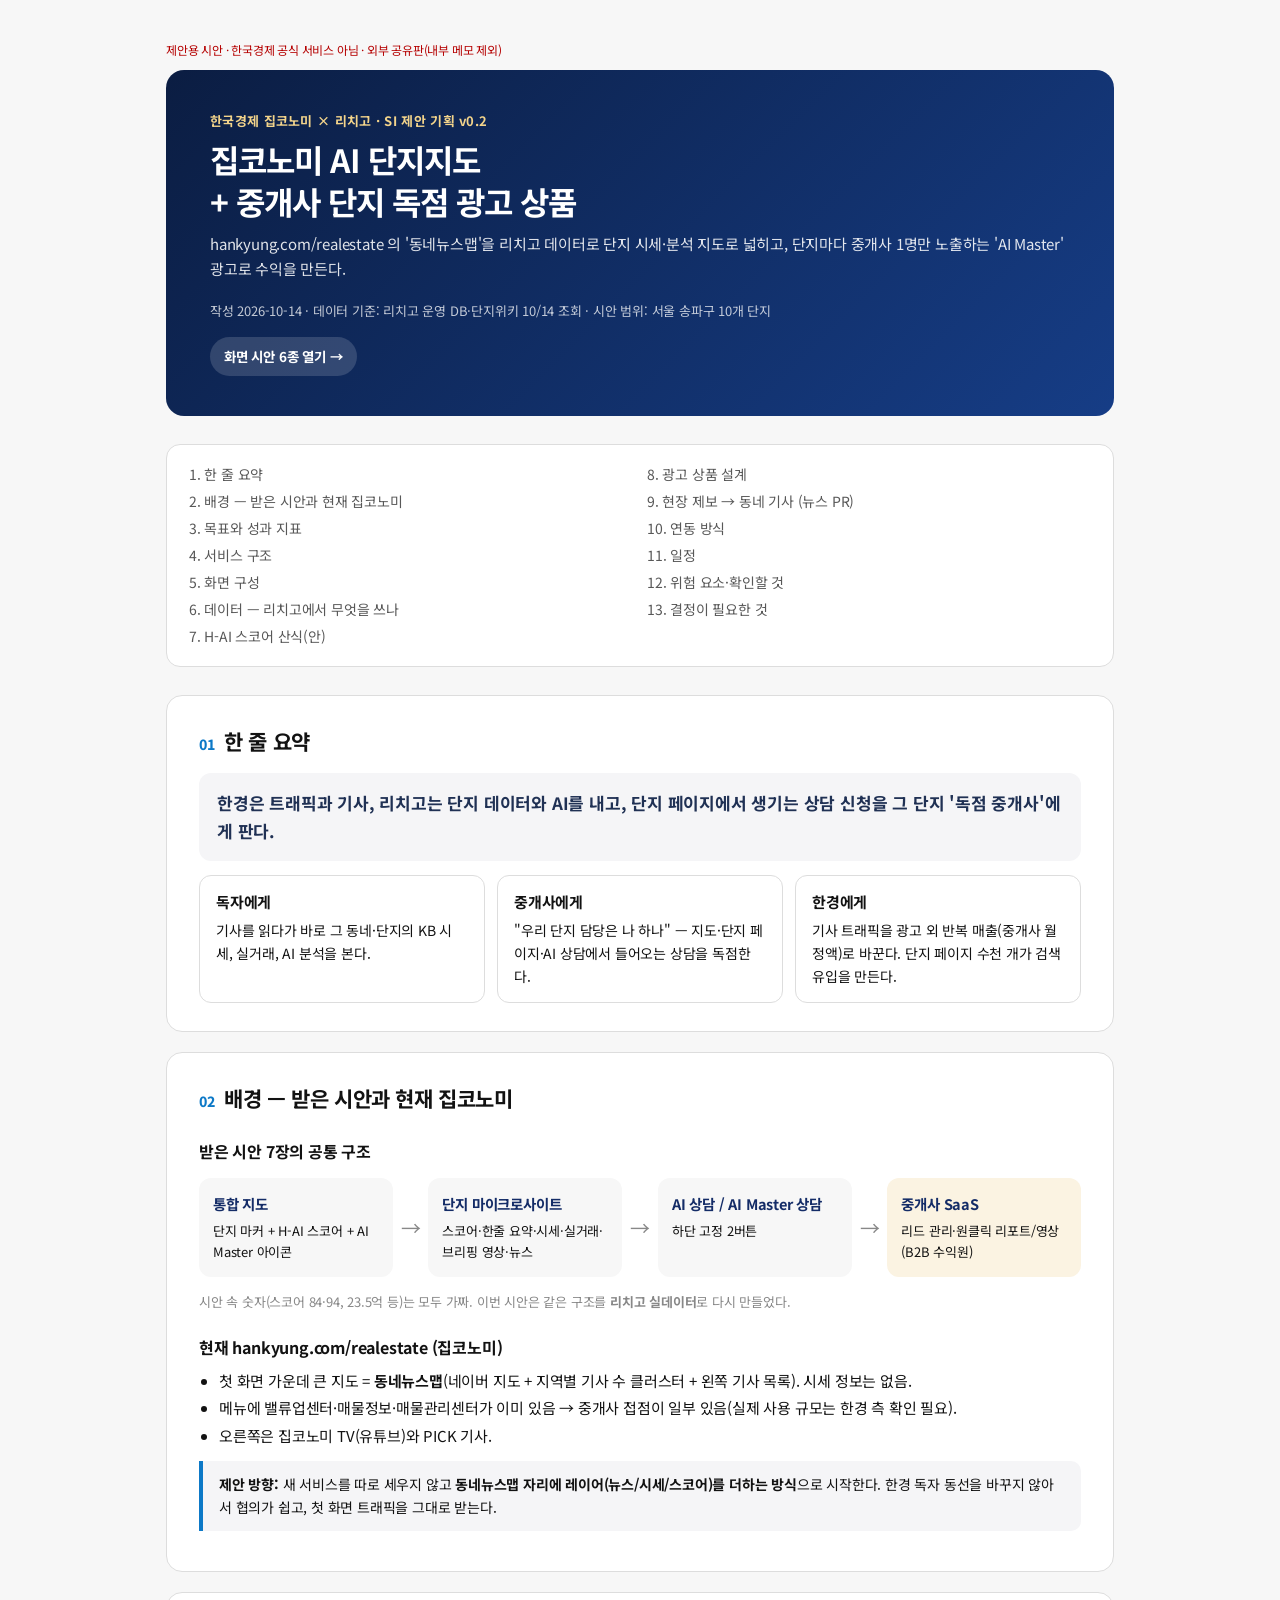
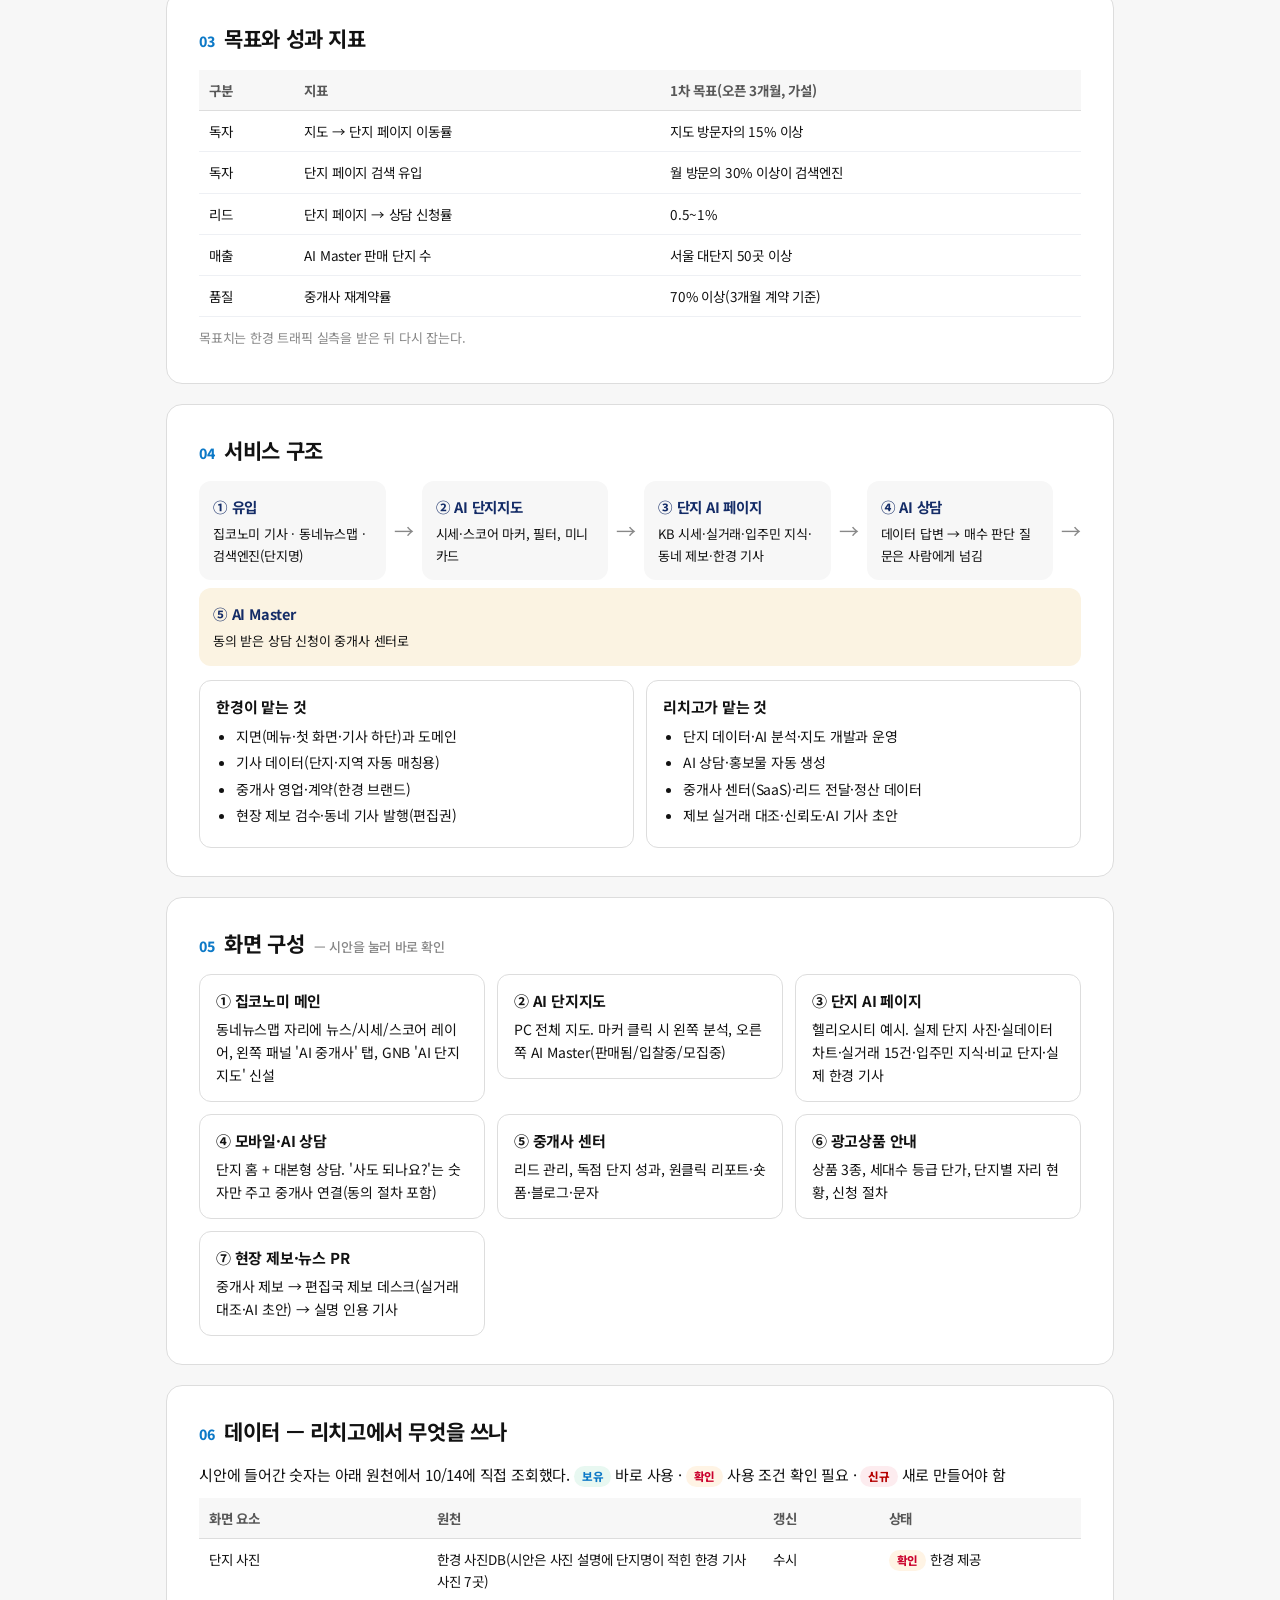
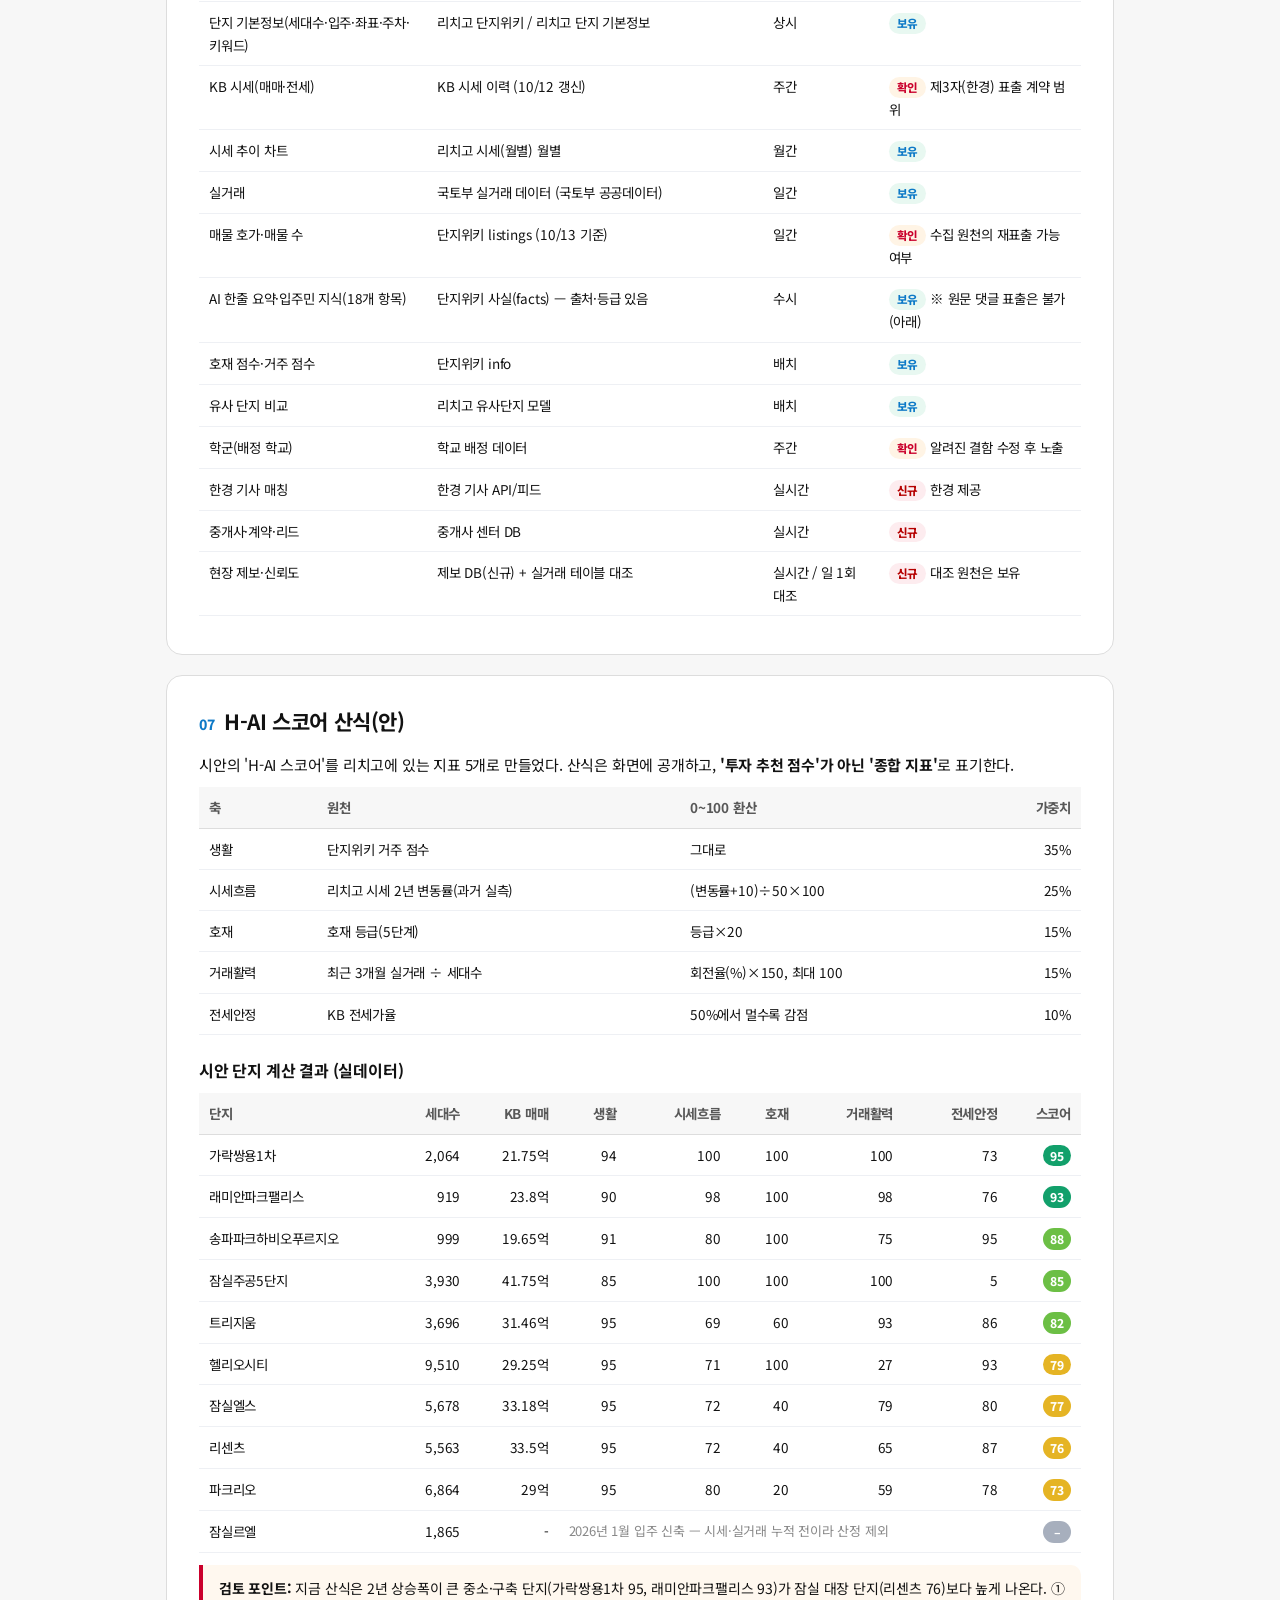
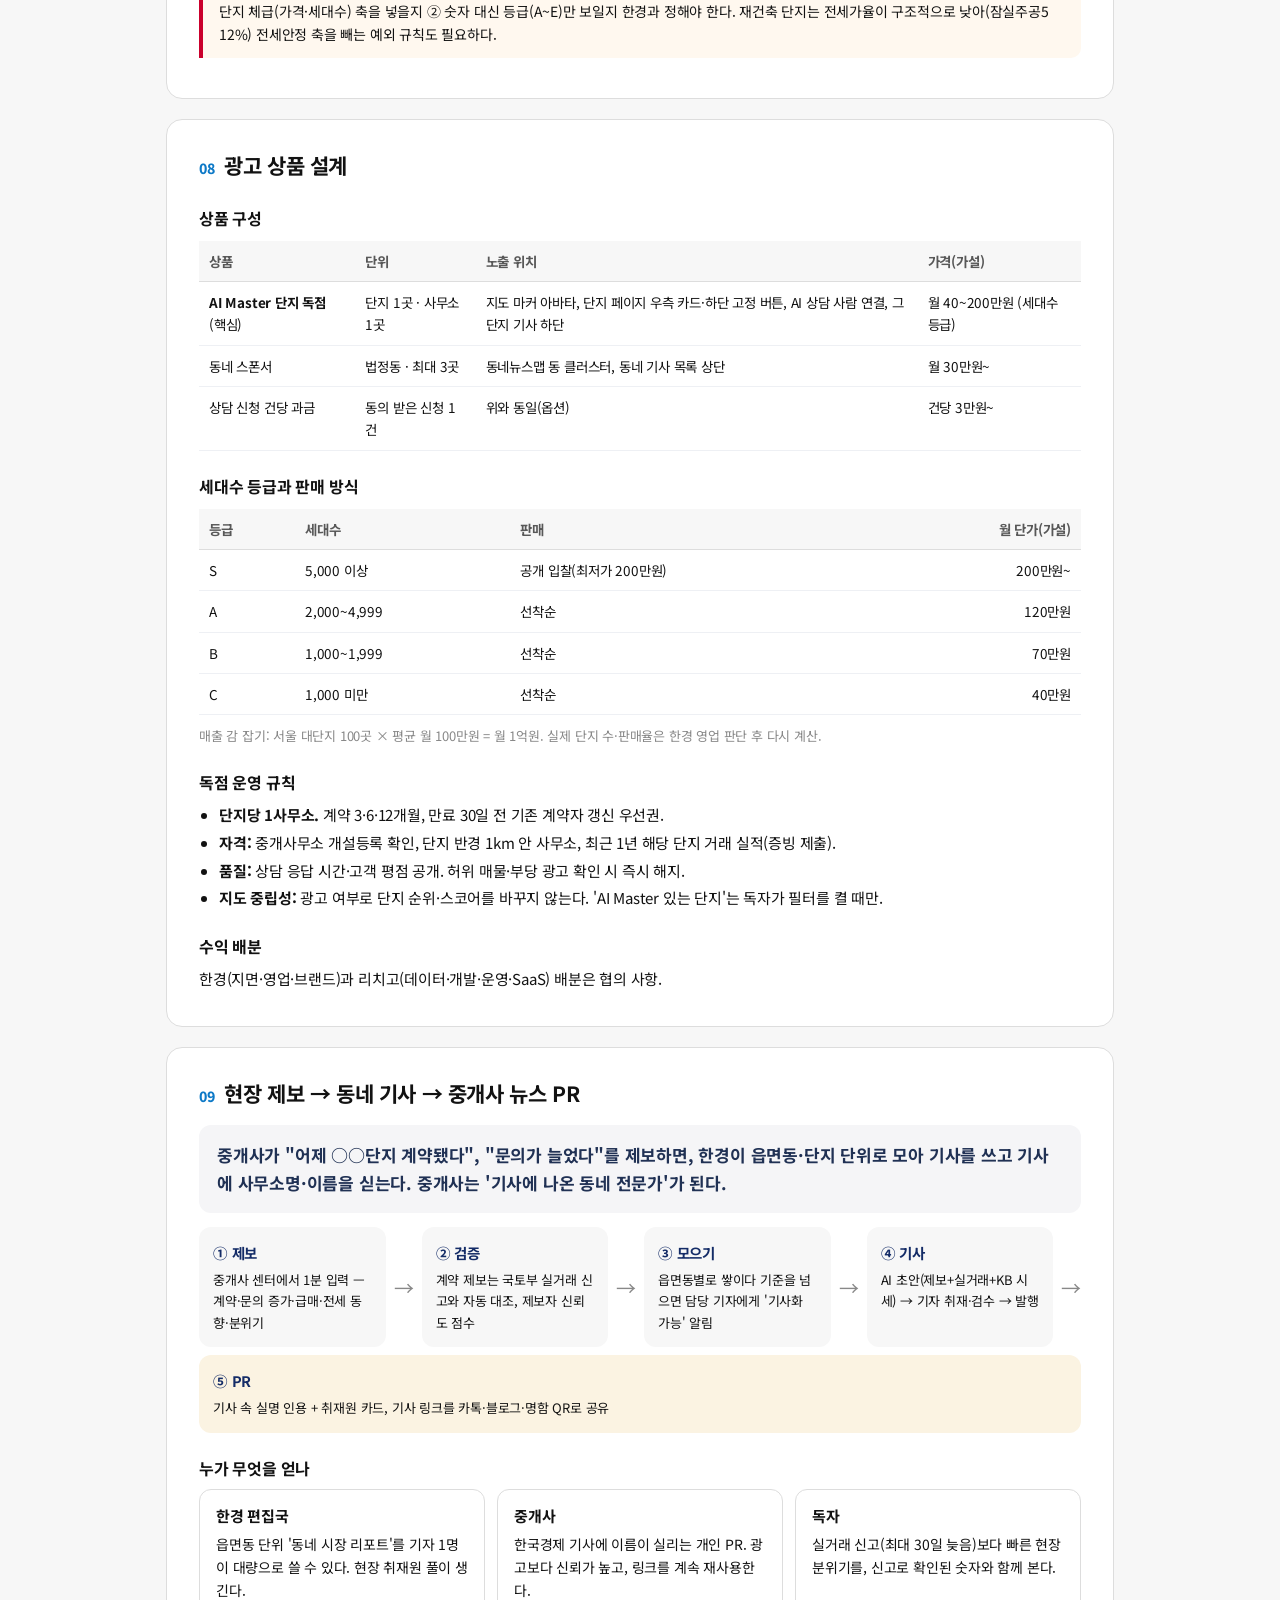
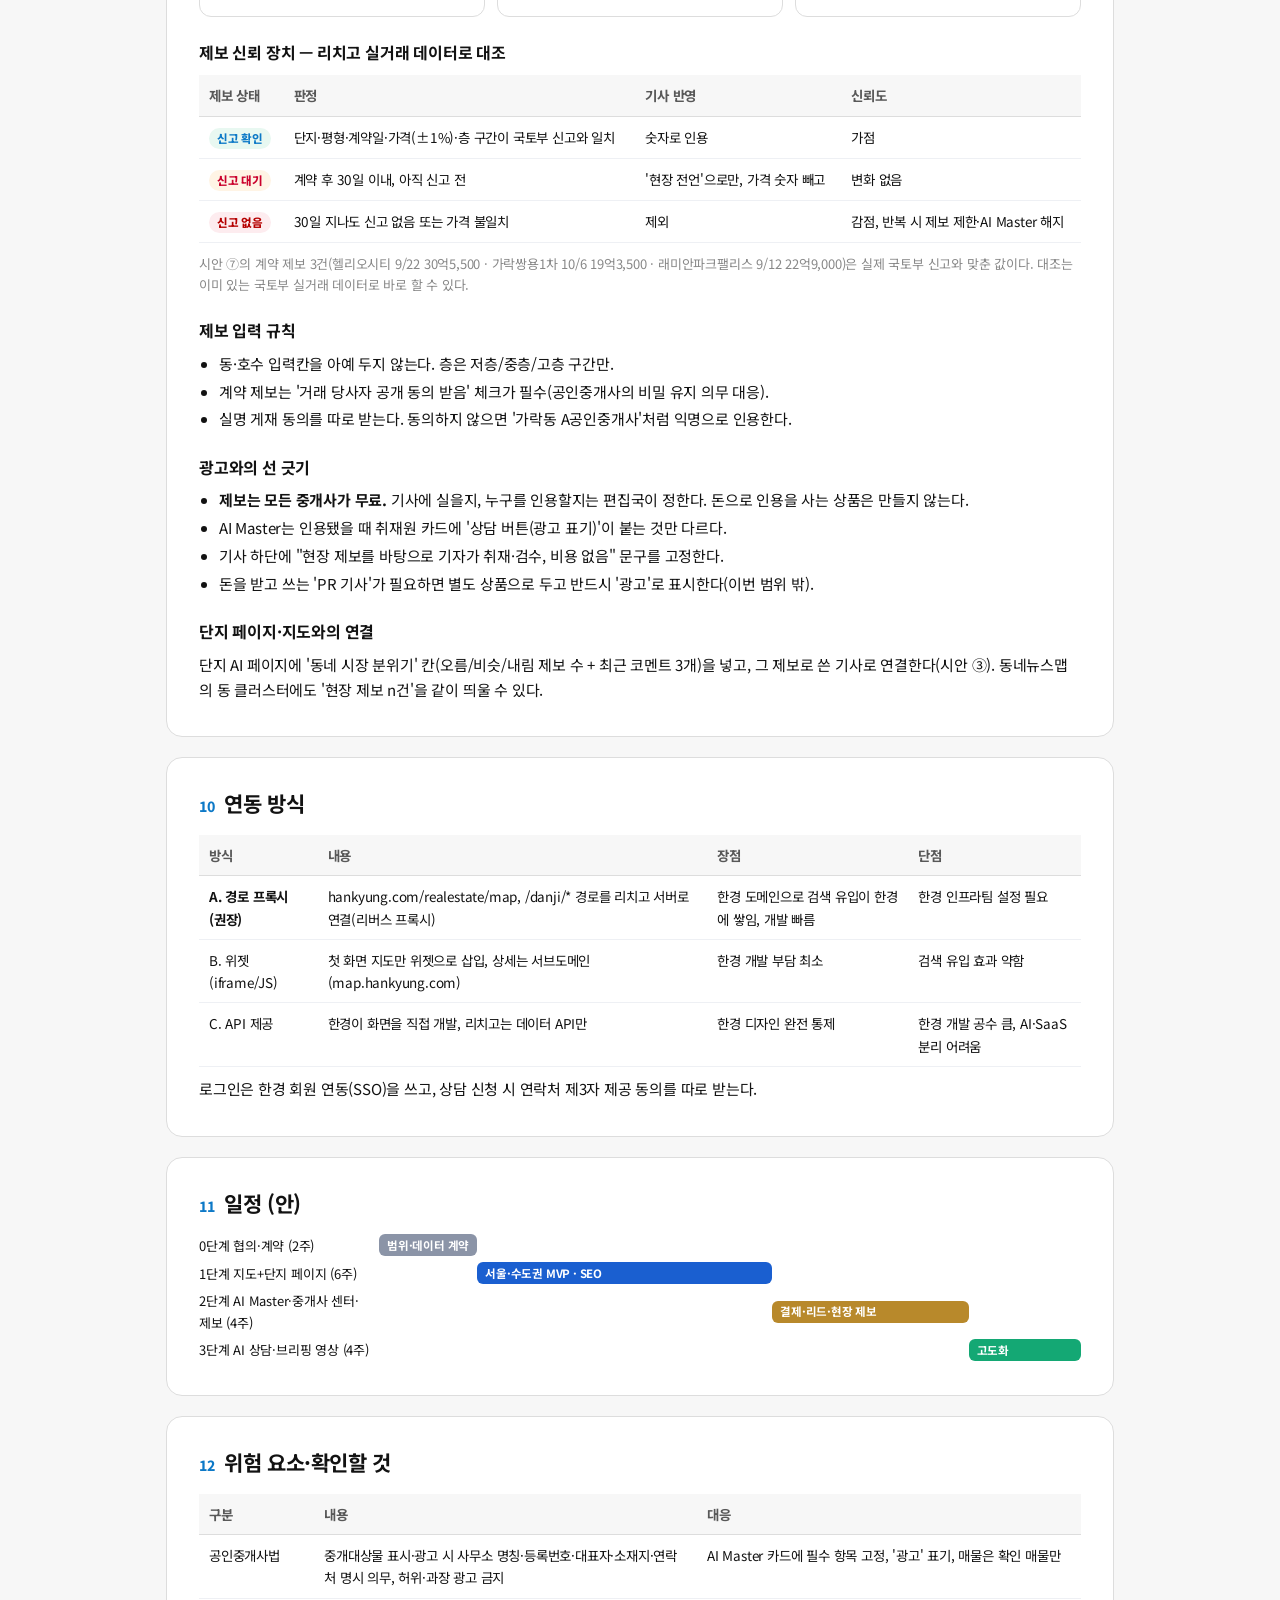
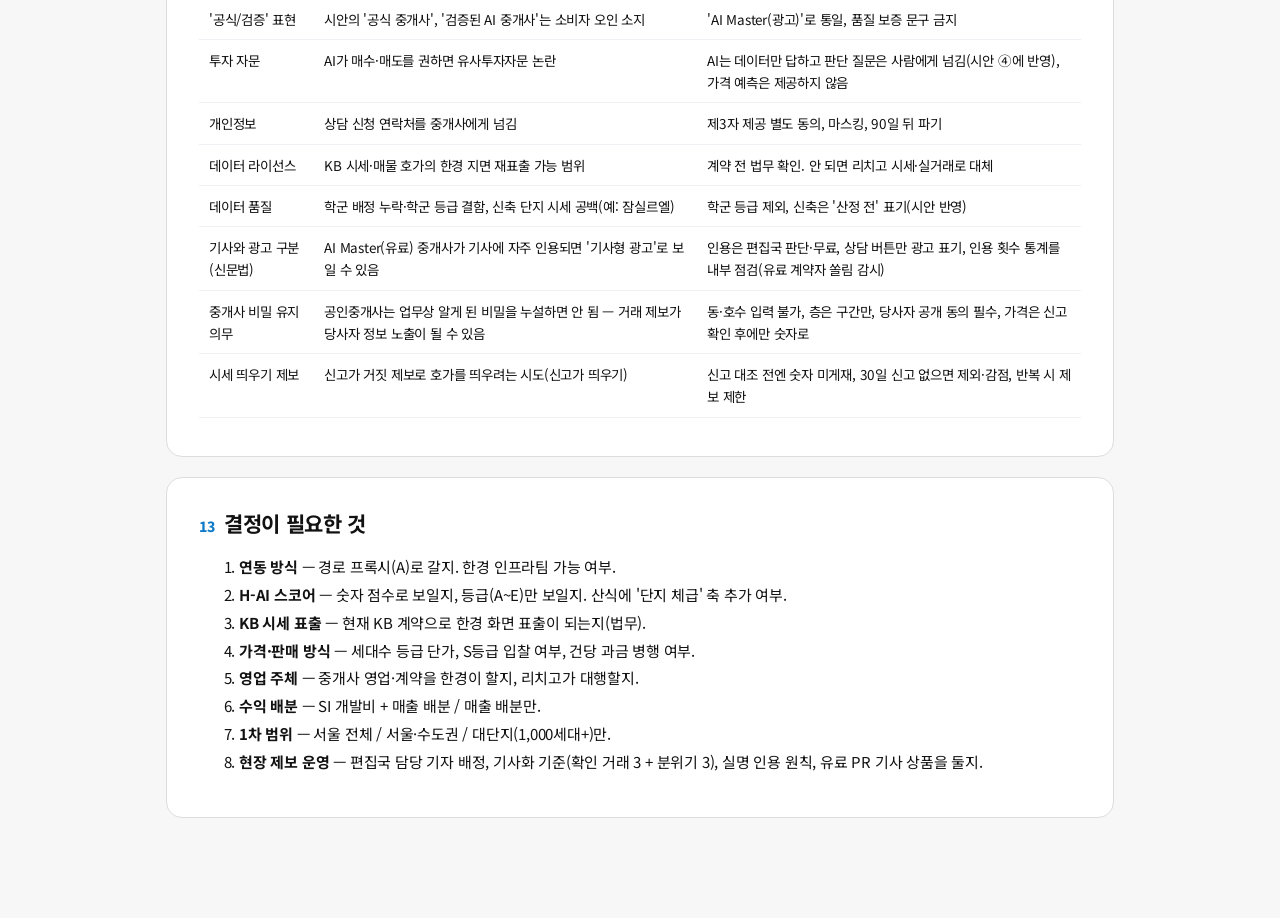
==== plan.html @ 10587313 "데모 갱신 (원본 1c00d95, 2026-10-16 15:25) Co-Authored-By: Claude Opus 5.5 <noreply@anthropic.com>" ====
<!doctype html>
<html lang="ko">
<head>
<meta charset="utf-8">
<meta name="robots" content="noindex,nofollow">
<meta property="og:type" content="website">
<meta property="og:title" content="집코노미 AI 단지지도 · 기획서">
<meta property="og:description" content="한경 집코노미 동네뉴스맵 확장 · 단지 AI 페이지 · 중개사 AI Master 독점 상품 · 현장 제보 뉴스 PR — 리치고 데이터로 만든 제안 시안">
<meta property="og:image" content="https://kkwon91.github.io/hankyung-ai-map-demo/og.png">
<meta property="og:url" content="https://kkwon91.github.io/hankyung-ai-map-demo/plan.html">
<meta name="twitter:card" content="summary_large_image">
<meta name="viewport" content="width=device-width, initial-scale=1">
<title>집코노미 AI 단지지도 기획</title>
<link rel="stylesheet" href="https://fonts.googleapis.com/css2?family=Noto+Sans+KR:wght@400;500;700;900&display=swap">
<script src="data.js"></script>
<style>
:root{--hk:#142c67;--hk2:#0d79c7;--soft:#f5f5f7;--ink:#121212;--ink2:#585858;--ink3:#888;--line:#ddd;--bg:#f7f7f7;--gold:#142c67;--red:#b50000;--ok:#0d79c7;--warn:#ca002c}
*{box-sizing:border-box}
body{margin:0;font-family:-apple-system,BlinkMacSystemFont,'Noto Sans KR','Apple SD Gothic Neo','Malgun Gothic',sans-serif;letter-spacing:-.2px;color:var(--ink);background:var(--bg);line-height:1.65;font-size:15px}
.wrap{max-width:980px;margin:0 auto;padding:40px 16px 80px}
header.cover{background:linear-gradient(135deg,#0b1d42,#163d86);color:#fff;border-radius:18px;padding:40px 44px;margin-bottom:28px}
header.cover .k{font-size:13px;color:#f3d48b;font-weight:700;letter-spacing:.3px}
header.cover h1{font-size:32px;margin:8px 0 10px;letter-spacing:-1px;line-height:1.3}
header.cover p{margin:0;opacity:.88}
header.cover .meta{margin-top:18px;font-size:13px;opacity:.75}
header.cover a{color:#fff;background:rgba(255,255,255,.15);padding:8px 14px;border-radius:999px;font-weight:700;font-size:13.5px;text-decoration:none;display:inline-block;margin-top:16px}
nav.toc{background:#fff;border:1px solid var(--line);border-radius:14px;padding:16px 22px;margin-bottom:28px;columns:2;font-size:14px}
nav.toc a{color:var(--ink2);text-decoration:none;display:block;padding:2px 0}
section{background:#fff;border:1px solid var(--line);border-radius:16px;padding:28px 32px;margin-bottom:20px}
h2{font-size:21px;margin:0 0 14px;letter-spacing:-.4px;display:flex;gap:10px;align-items:baseline}
h2 small{color:var(--hk2);font-size:14px;font-weight:800}
h3{font-size:16px;margin:22px 0 8px}
p{margin:6px 0}
ul{padding-left:20px;margin:6px 0}
li{margin:3px 0}
table{width:100%;border-collapse:collapse;font-size:13.5px;margin:10px 0}
th{background:var(--bg);text-align:left;font-weight:700;color:var(--ink2);padding:9px 10px;border-bottom:1px solid var(--line)}
td{padding:9px 10px;border-bottom:1px solid #eef0f4;vertical-align:top}
td.r,th.r{text-align:right}
code{background:#f1f4f9;border-radius:4px;padding:1px 5px;font-size:12.5px;color:#334}
.lead{font-size:17px;font-weight:700;color:#203154;background:var(--soft);border-radius:12px;padding:16px 18px}
.callout{border-left:4px solid var(--warn);background:#fff8ef;padding:12px 16px;border-radius:0 10px 10px 0;margin:12px 0;font-size:14px}
.callout.blue{border-color:var(--hk2);background:var(--soft)}
.grid2{display:grid;grid-template-columns:1fr 1fr;gap:12px}
.grid3{display:grid;grid-template-columns:repeat(3,1fr);gap:12px}
.box{border:1px solid var(--line);border-radius:12px;padding:14px 16px;font-size:14px}
.box b.t{display:block;margin-bottom:4px;font-size:15px}
.flow{display:flex;align-items:stretch;gap:8px;flex-wrap:wrap;margin:14px 0}
.flow .st{flex:1;min-width:150px;border-radius:12px;padding:14px;background:var(--bg);font-size:13px}
.flow .st b{display:block;font-size:14.5px;margin-bottom:4px;color:var(--hk)}
.flow .ar{align-self:center;color:var(--ink3);font-size:20px}
.flow .st.money{background:#fbf3e2}
.flow .st.money b{color:var(--gold)}
.pill{display:inline-block;font-size:11.5px;font-weight:800;border-radius:999px;padding:1px 8px}
.pill.ok{background:#e8f8f1;color:var(--ok)}.pill.no{background:#fdecef;color:var(--red)}.pill.q{background:#fff4e5;color:var(--warn)}
.screens a{display:block;text-decoration:none;color:inherit}
.screens .box:hover{border-color:var(--hk2)}
.muted{color:var(--ink3);font-size:13px}
.sc{display:inline-block;min-width:28px;text-align:center;border-radius:999px;color:#fff;font-weight:800;font-size:12px;padding:1px 6px}
.s90{background:#12a06b}.s80{background:#6cbf45}.s70{background:#e5b424}.s60{background:#ec7d2c}.sx{background:#a7afbd}
.gantt{font-size:13px}
.gantt .row{display:grid;grid-template-columns:170px 1fr;align-items:center;gap:10px;margin:6px 0}
.gantt .bar{height:22px;border-radius:6px;color:#fff;font-size:11.5px;font-weight:700;display:flex;align-items:center;padding:0 8px;white-space:nowrap}
@media (max-width:760px){.grid2,.grid3{grid-template-columns:1fr}nav.toc{columns:1}section{padding:20px}header.cover{padding:28px 22px}}
</style>
</head>
<body>
<div class="wrap"><div style="font-size:12px;color:#b50000;margin-bottom:10px">제안용 시안 · 한국경제 공식 서비스 아님 · 외부 공유판(내부 메모 제외)</div>

<header class="cover">
  <div class="k">한국경제 집코노미 × 리치고 · SI 제안 기획 v0.2</div>
  <h1>집코노미 AI 단지지도<br>+ 중개사 단지 독점 광고 상품</h1>
  <p>hankyung.com/realestate 의 '동네뉴스맵'을 리치고 데이터로 단지 시세·분석 지도로 넓히고, 단지마다 중개사 1명만 노출하는 'AI Master' 광고로 수익을 만든다.</p>
  <div class="meta">작성 2026-10-14 · 데이터 기준: 리치고 운영 DB·단지위키 10/14 조회 · 시안 범위: 서울 송파구 10개 단지</div>
  <a href="./">화면 시안 6종 열기 →</a>
</header>

<nav class="toc">
  <a href="#s1">1. 한 줄 요약</a><a href="#s2">2. 배경 — 받은 시안과 현재 집코노미</a><a href="#s3">3. 목표와 성과 지표</a><a href="#s4">4. 서비스 구조</a>
  <a href="#s5">5. 화면 구성</a><a href="#s6">6. 데이터 — 리치고에서 무엇을 쓰나</a><a href="#s7">7. H-AI 스코어 산식(안)</a><a href="#s8">8. 광고 상품 설계</a>
  <a href="#s8b">9. 현장 제보 → 동네 기사 (뉴스 PR)</a><a href="#s9">10. 연동 방식</a><a href="#s10">11. 일정</a><a href="#s11">12. 위험 요소·확인할 것</a><a href="#s12">13. 결정이 필요한 것</a>
</nav>

<section id="s1"><h2><small>01</small>한 줄 요약</h2>
  <p class="lead">한경은 트래픽과 기사, 리치고는 단지 데이터와 AI를 내고, 단지 페이지에서 생기는 상담 신청을 그 단지 '독점 중개사'에게 판다.</p>
  <div class="grid3" style="margin-top:14px">
    <div class="box"><b class="t">독자에게</b>기사를 읽다가 바로 그 동네·단지의 KB 시세, 실거래, AI 분석을 본다.</div>
    <div class="box"><b class="t">중개사에게</b>"우리 단지 담당은 나 하나" — 지도·단지 페이지·AI 상담에서 들어오는 상담을 독점한다.</div>
    <div class="box"><b class="t">한경에게</b>기사 트래픽을 광고 외 반복 매출(중개사 월정액)로 바꾼다. 단지 페이지 수천 개가 검색 유입을 만든다.</div>
  </div>
</section>

<section id="s2"><h2><small>02</small>배경 — 받은 시안과 현재 집코노미</h2>
  <h3>받은 시안 7장의 공통 구조</h3>
  <div class="flow">
    <div class="st"><b>통합 지도</b>단지 마커 + H-AI 스코어 + AI Master 아이콘</div><div class="ar">→</div>
    <div class="st"><b>단지 마이크로사이트</b>스코어·한줄 요약·시세·실거래·브리핑 영상·뉴스</div><div class="ar">→</div>
    <div class="st"><b>AI 상담 / AI Master 상담</b>하단 고정 2버튼</div><div class="ar">→</div>
    <div class="st money"><b>중개사 SaaS</b>리드 관리·원클릭 리포트/영상 (B2B 수익원)</div>
  </div>
  <p class="muted">시안 속 숫자(스코어 84·94, 23.5억 등)는 모두 가짜. 이번 시안은 같은 구조를 <b>리치고 실데이터</b>로 다시 만들었다.</p>
  <h3>현재 hankyung.com/realestate (집코노미)</h3>
  <ul>
    <li>첫 화면 가운데 큰 지도 = <b>동네뉴스맵</b>(네이버 지도 + 지역별 기사 수 클러스터 + 왼쪽 기사 목록). 시세 정보는 없음.</li>
    <li>메뉴에 밸류업센터·매물정보·매물관리센터가 이미 있음 → 중개사 접점이 일부 있음(실제 사용 규모는 한경 측 확인 필요).</li>
    <li>오른쪽은 집코노미 TV(유튜브)와 PICK 기사.</li>
  </ul>
  <div class="callout blue"><b>제안 방향:</b> 새 서비스를 따로 세우지 않고 <b>동네뉴스맵 자리에 레이어(뉴스/시세/스코어)를 더하는 방식</b>으로 시작한다. 한경 독자 동선을 바꾸지 않아서 협의가 쉽고, 첫 화면 트래픽을 그대로 받는다.</div>
</section>

<section id="s3"><h2><small>03</small>목표와 성과 지표</h2>
  <table>
    <tr><th>구분</th><th>지표</th><th>1차 목표(오픈 3개월, 가설)</th></tr>
    <tr><td>독자</td><td>지도 → 단지 페이지 이동률</td><td>지도 방문자의 15% 이상</td></tr>
    <tr><td>독자</td><td>단지 페이지 검색 유입</td><td>월 방문의 30% 이상이 검색엔진</td></tr>
    <tr><td>리드</td><td>단지 페이지 → 상담 신청률</td><td>0.5~1%</td></tr>
    <tr><td>매출</td><td>AI Master 판매 단지 수</td><td>서울 대단지 50곳 이상</td></tr>
    <tr><td>품질</td><td>중개사 재계약률</td><td>70% 이상(3개월 계약 기준)</td></tr>
  </table>
  <p class="muted">목표치는 한경 트래픽 실측을 받은 뒤 다시 잡는다.</p>
</section>

<section id="s4"><h2><small>04</small>서비스 구조</h2>
  <div class="flow">
    <div class="st"><b>① 유입</b>집코노미 기사 · 동네뉴스맵 · 검색엔진(단지명)</div><div class="ar">→</div>
    <div class="st"><b>② AI 단지지도</b>시세·스코어 마커, 필터, 미니 카드</div><div class="ar">→</div>
    <div class="st"><b>③ 단지 AI 페이지</b>KB 시세·실거래·입주민 지식·동네 제보·한경 기사</div><div class="ar">→</div>
    <div class="st"><b>④ AI 상담</b>데이터 답변 → 매수 판단 질문은 사람에게 넘김</div><div class="ar">→</div>
    <div class="st money"><b>⑤ AI Master</b>동의 받은 상담 신청이 중개사 센터로</div>
  </div>
  <div class="grid2">
    <div class="box"><b class="t">한경이 맡는 것</b><ul><li>지면(메뉴·첫 화면·기사 하단)과 도메인</li><li>기사 데이터(단지·지역 자동 매칭용)</li><li>중개사 영업·계약(한경 브랜드)</li><li>현장 제보 검수·동네 기사 발행(편집권)</li></ul></div>
    <div class="box"><b class="t">리치고가 맡는 것</b><ul><li>단지 데이터·AI 분석·지도 개발과 운영</li><li>AI 상담·홍보물 자동 생성</li><li>중개사 센터(SaaS)·리드 전달·정산 데이터</li><li>제보 실거래 대조·신뢰도·AI 기사 초안</li></ul></div>
  </div>
</section>

<section id="s5" class="screens"><h2><small>05</small>화면 구성 <span class="muted" style="font-weight:500">— 시안을 눌러 바로 확인</span></h2>
  <div class="grid3">
    <a href="./#s1"><div class="box"><b class="t">① 집코노미 메인</b>동네뉴스맵 자리에 뉴스/시세/스코어 레이어, 왼쪽 패널 'AI 중개사' 탭, GNB 'AI 단지지도' 신설</div></a>
    <a href="./#s2"><div class="box"><b class="t">② AI 단지지도</b>PC 전체 지도. 마커 클릭 시 왼쪽 분석, 오른쪽 AI Master(판매됨/입찰중/모집중)</div></a>
    <a href="./#s3"><div class="box"><b class="t">③ 단지 AI 페이지</b>헬리오시티 예시. 실제 단지 사진·실데이터 차트·실거래 15건·입주민 지식·비교 단지·실제 한경 기사</div></a>
    <a href="./#s4"><div class="box"><b class="t">④ 모바일·AI 상담</b>단지 홈 + 대본형 상담. '사도 되나요?'는 숫자만 주고 중개사 연결(동의 절차 포함)</div></a>
    <a href="./#s5"><div class="box"><b class="t">⑤ 중개사 센터</b>리드 관리, 독점 단지 성과, 원클릭 리포트·숏폼·블로그·문자</div></a>
    <a href="./#s6"><div class="box"><b class="t">⑥ 광고상품 안내</b>상품 3종, 세대수 등급 단가, 단지별 자리 현황, 신청 절차</div></a>
    <a href="./#s7"><div class="box"><b class="t">⑦ 현장 제보·뉴스 PR</b>중개사 제보 → 편집국 제보 데스크(실거래 대조·AI 초안) → 실명 인용 기사</div></a>
  </div>
</section>

<section id="s6"><h2><small>06</small>데이터 — 리치고에서 무엇을 쓰나</h2>
  <p>시안에 들어간 숫자는 아래 원천에서 10/14에 직접 조회했다. <span class="pill ok">보유</span> 바로 사용 · <span class="pill q">확인</span> 사용 조건 확인 필요 · <span class="pill no">신규</span> 새로 만들어야 함</p>
  <table>
    <tr><th>화면 요소</th><th>원천</th><th>갱신</th><th>상태</th></tr>
    <tr><td>단지 사진</td><td>한경 사진DB(시안은 사진 설명에 단지명이 적힌 한경 기사 사진 7곳)</td><td>수시</td><td><span class="pill q">확인</span> 한경 제공</td></tr>
    <tr><td>단지 기본정보(세대수·입주·좌표·주차·키워드)</td><td>리치고 단지위키 / 리치고 단지 기본정보</td><td>상시</td><td><span class="pill ok">보유</span></td></tr>
    <tr><td>KB 시세(매매·전세)</td><td>KB 시세 이력 (10/12 갱신)</td><td>주간</td><td><span class="pill q">확인</span> 제3자(한경) 표출 계약 범위</td></tr>
    <tr><td>시세 추이 차트</td><td>리치고 시세(월별) 월별</td><td>월간</td><td><span class="pill ok">보유</span></td></tr>
    <tr><td>실거래</td><td>국토부 실거래 데이터 (국토부 공공데이터)</td><td>일간</td><td><span class="pill ok">보유</span></td></tr>
    <tr><td>매물 호가·매물 수</td><td>단지위키 listings (10/13 기준)</td><td>일간</td><td><span class="pill q">확인</span> 수집 원천의 재표출 가능 여부</td></tr>
    <tr><td>AI 한줄 요약·입주민 지식(18개 항목)</td><td>단지위키 사실(facts) — 출처·등급 있음</td><td>수시</td><td><span class="pill ok">보유</span> ※ 원문 댓글 표출은 불가(아래)</td></tr>
    <tr><td>호재 점수·거주 점수</td><td>단지위키 info</td><td>배치</td><td><span class="pill ok">보유</span></td></tr>
    <tr><td>유사 단지 비교</td><td>리치고 유사단지 모델</td><td>배치</td><td><span class="pill ok">보유</span></td></tr>
    <tr><td>학군(배정 학교)</td><td>학교 배정 데이터</td><td>주간</td><td><span class="pill q">확인</span> 알려진 결함 수정 후 노출</td></tr>
    <tr><td>한경 기사 매칭</td><td>한경 기사 API/피드</td><td>실시간</td><td><span class="pill no">신규</span> 한경 제공</td></tr>
    <tr><td>중개사·계약·리드</td><td>중개사 센터 DB</td><td>실시간</td><td><span class="pill no">신규</span></td></tr>
    <tr><td>현장 제보·신뢰도</td><td>제보 DB(신규) + 실거래 테이블 대조</td><td>실시간 / 일 1회 대조</td><td><span class="pill no">신규</span> 대조 원천은 보유</td></tr>
  </table>


</section>

<section id="s7"><h2><small>07</small>H-AI 스코어 산식(안)</h2>
  <p>시안의 'H-AI 스코어'를 리치고에 있는 지표 5개로 만들었다. 산식은 화면에 공개하고, <b>'투자 추천 점수'가 아닌 '종합 지표'</b>로 표기한다.</p>
  <table>
    <tr><th>축</th><th>원천</th><th>0~100 환산</th><th class="r">가중치</th></tr>
    <tr><td>생활</td><td>단지위키 거주 점수</td><td>그대로</td><td class="r">35%</td></tr>
    <tr><td>시세흐름</td><td>리치고 시세 2년 변동률(과거 실측)</td><td>(변동률+10)÷50×100</td><td class="r">25%</td></tr>
    <tr><td>호재</td><td>호재 등급(5단계)</td><td>등급×20</td><td class="r">15%</td></tr>
    <tr><td>거래활력</td><td>최근 3개월 실거래 ÷ 세대수</td><td>회전율(%)×150, 최대 100</td><td class="r">15%</td></tr>
    <tr><td>전세안정</td><td>KB 전세가율</td><td>50%에서 멀수록 감점</td><td class="r">10%</td></tr>
  </table>
  <h3>시안 단지 계산 결과 (실데이터)</h3>
  <table id="scoreTbl"></table>
  <div class="callout"><b>검토 포인트:</b> 지금 산식은 2년 상승폭이 큰 중소·구축 단지(가락쌍용1차 95, 래미안파크팰리스 93)가 잠실 대장 단지(리센츠 76)보다 높게 나온다. ① 단지 체급(가격·세대수) 축을 넣을지 ② 숫자 대신 등급(A~E)만 보일지 한경과 정해야 한다. 재건축 단지는 전세가율이 구조적으로 낮아(잠실주공5 12%) 전세안정 축을 빼는 예외 규칙도 필요하다.</div>
</section>

<section id="s8"><h2><small>08</small>광고 상품 설계</h2>
  <h3>상품 구성</h3>
  <table>
    <tr><th>상품</th><th>단위</th><th>노출 위치</th><th>가격(가설)</th></tr>
    <tr><td><b>AI Master 단지 독점</b> (핵심)</td><td>단지 1곳 · 사무소 1곳</td><td>지도 마커 아바타, 단지 페이지 우측 카드·하단 고정 버튼, AI 상담 사람 연결, 그 단지 기사 하단</td><td>월 40~200만원 (세대수 등급)</td></tr>
    <tr><td>동네 스폰서</td><td>법정동 · 최대 3곳</td><td>동네뉴스맵 동 클러스터, 동네 기사 목록 상단</td><td>월 30만원~</td></tr>
    <tr><td>상담 신청 건당 과금</td><td>동의 받은 신청 1건</td><td>위와 동일(옵션)</td><td>건당 3만원~</td></tr>
  </table>
  <h3>세대수 등급과 판매 방식</h3>
  <table>
    <tr><th>등급</th><th>세대수</th><th>판매</th><th class="r">월 단가(가설)</th></tr>
    <tr><td>S</td><td>5,000 이상</td><td>공개 입찰(최저가 200만원)</td><td class="r">200만원~</td></tr>
    <tr><td>A</td><td>2,000~4,999</td><td>선착순</td><td class="r">120만원</td></tr>
    <tr><td>B</td><td>1,000~1,999</td><td>선착순</td><td class="r">70만원</td></tr>
    <tr><td>C</td><td>1,000 미만</td><td>선착순</td><td class="r">40만원</td></tr>
  </table>
  <p class="muted">매출 감 잡기: 서울 대단지 100곳 × 평균 월 100만원 = 월 1억원. 실제 단지 수·판매율은 한경 영업 판단 후 다시 계산.</p>
  <h3>독점 운영 규칙</h3>
  <ul>
    <li><b>단지당 1사무소.</b> 계약 3·6·12개월, 만료 30일 전 기존 계약자 갱신 우선권.</li>
    <li><b>자격:</b> 중개사무소 개설등록 확인, 단지 반경 1km 안 사무소, 최근 1년 해당 단지 거래 실적(증빙 제출).</li>
    <li><b>품질:</b> 상담 응답 시간·고객 평점 공개. 허위 매물·부당 광고 확인 시 즉시 해지.</li>
    <li><b>지도 중립성:</b> 광고 여부로 단지 순위·스코어를 바꾸지 않는다. 'AI Master 있는 단지'는 독자가 필터를 켤 때만.</li>
  </ul>
  <h3>수익 배분</h3>
  <p>한경(지면·영업·브랜드)과 리치고(데이터·개발·운영·SaaS) 배분은 협의 사항.</p>
</section>

<section id="s8b"><h2><small>09</small>현장 제보 → 동네 기사 → 중개사 뉴스 PR</h2>
  <p class="lead">중개사가 "어제 ○○단지 계약됐다", "문의가 늘었다"를 제보하면, 한경이 읍면동·단지 단위로 모아 기사를 쓰고 기사에 사무소명·이름을 싣는다. 중개사는 '기사에 나온 동네 전문가'가 된다.</p>
  <div class="flow">
    <div class="st"><b>① 제보</b>중개사 센터에서 1분 입력 — 계약·문의 증가·급매·전세 동향·분위기</div><div class="ar">→</div>
    <div class="st"><b>② 검증</b>계약 제보는 국토부 실거래 신고와 자동 대조, 제보자 신뢰도 점수</div><div class="ar">→</div>
    <div class="st"><b>③ 모으기</b>읍면동별로 쌓이다 기준을 넘으면 담당 기자에게 '기사화 가능' 알림</div><div class="ar">→</div>
    <div class="st"><b>④ 기사</b>AI 초안(제보+실거래+KB 시세) → 기자 취재·검수 → 발행</div><div class="ar">→</div>
    <div class="st money"><b>⑤ PR</b>기사 속 실명 인용 + 취재원 카드, 기사 링크를 카톡·블로그·명함 QR로 공유</div>
  </div>
  <h3>누가 무엇을 얻나</h3>
  <div class="grid3">
    <div class="box"><b class="t">한경 편집국</b>읍면동 단위 '동네 시장 리포트'를 기자 1명이 대량으로 쓸 수 있다. 현장 취재원 풀이 생긴다.</div>
    <div class="box"><b class="t">중개사</b>한국경제 기사에 이름이 실리는 개인 PR. 광고보다 신뢰가 높고, 링크를 계속 재사용한다.</div>
    <div class="box"><b class="t">독자</b>실거래 신고(최대 30일 늦음)보다 빠른 현장 분위기를, 신고로 확인된 숫자와 함께 본다.</div>
  </div>
  <h3>제보 신뢰 장치 — 리치고 실거래 데이터로 대조</h3>
  <table>
    <tr><th>제보 상태</th><th>판정</th><th>기사 반영</th><th>신뢰도</th></tr>
    <tr><td><span class="pill ok">신고 확인</span></td><td>단지·평형·계약일·가격(±1%)·층 구간이 국토부 신고와 일치</td><td>숫자로 인용</td><td>가점</td></tr>
    <tr><td><span class="pill q">신고 대기</span></td><td>계약 후 30일 이내, 아직 신고 전</td><td>'현장 전언'으로만, 가격 숫자 빼고</td><td>변화 없음</td></tr>
    <tr><td><span class="pill no">신고 없음</span></td><td>30일 지나도 신고 없음 또는 가격 불일치</td><td>제외</td><td>감점, 반복 시 제보 제한·AI Master 해지</td></tr>
  </table>
  <p class="muted">시안 ⑦의 계약 제보 3건(헬리오시티 9/22 30억5,500 · 가락쌍용1차 10/6 19억3,500 · 래미안파크팰리스 9/12 22억9,000)은 실제 국토부 신고와 맞춘 값이다. 대조는 이미 있는 국토부 실거래 데이터로 바로 할 수 있다.</p>
  <h3>제보 입력 규칙</h3>
  <ul>
    <li>동·호수 입력칸을 아예 두지 않는다. 층은 저층/중층/고층 구간만.</li>
    <li>계약 제보는 '거래 당사자 공개 동의 받음' 체크가 필수(공인중개사의 비밀 유지 의무 대응).</li>
    <li>실명 게재 동의를 따로 받는다. 동의하지 않으면 '가락동 A공인중개사'처럼 익명으로 인용한다.</li>
  </ul>
  <h3>광고와의 선 긋기</h3>
  <ul>
    <li><b>제보는 모든 중개사가 무료.</b> 기사에 실을지, 누구를 인용할지는 편집국이 정한다. 돈으로 인용을 사는 상품은 만들지 않는다.</li>
    <li>AI Master는 인용됐을 때 취재원 카드에 '상담 버튼(광고 표기)'이 붙는 것만 다르다.</li>
    <li>기사 하단에 "현장 제보를 바탕으로 기자가 취재·검수, 비용 없음" 문구를 고정한다.</li>
    <li>돈을 받고 쓰는 'PR 기사'가 필요하면 별도 상품으로 두고 반드시 '광고'로 표시한다(이번 범위 밖).</li>
  </ul>
  <h3>단지 페이지·지도와의 연결</h3>
  <p>단지 AI 페이지에 '동네 시장 분위기' 칸(오름/비슷/내림 제보 수 + 최근 코멘트 3개)을 넣고, 그 제보로 쓴 기사로 연결한다(시안 ③). 동네뉴스맵의 동 클러스터에도 '현장 제보 n건'을 같이 띄울 수 있다.</p>
</section>

<section id="s9"><h2><small>10</small>연동 방식</h2>
  <table>
    <tr><th>방식</th><th>내용</th><th>장점</th><th>단점</th></tr>
    <tr><td><b>A. 경로 프록시 (권장)</b></td><td>hankyung.com/realestate/map, /danji/* 경로를 리치고 서버로 연결(리버스 프록시)</td><td>한경 도메인으로 검색 유입이 한경에 쌓임, 개발 빠름</td><td>한경 인프라팀 설정 필요</td></tr>
    <tr><td>B. 위젯(iframe/JS)</td><td>첫 화면 지도만 위젯으로 삽입, 상세는 서브도메인(map.hankyung.com)</td><td>한경 개발 부담 최소</td><td>검색 유입 효과 약함</td></tr>
    <tr><td>C. API 제공</td><td>한경이 화면을 직접 개발, 리치고는 데이터 API만</td><td>한경 디자인 완전 통제</td><td>한경 개발 공수 큼, AI·SaaS 분리 어려움</td></tr>
  </table>
  <p>로그인은 한경 회원 연동(SSO)을 쓰고, 상담 신청 시 연락처 제3자 제공 동의를 따로 받는다.</p>
</section>

<section id="s10"><h2><small>11</small>일정 (안)</h2>
  <div class="gantt">
    <div class="row"><span>0단계 협의·계약 (2주)</span><div><div class="bar" style="background:#8b94a7;width:14%">범위·데이터 계약</div></div></div>
    <div class="row"><span>1단계 지도+단지 페이지 (6주)</span><div><div class="bar" style="background:#1a5fd0;width:42%;margin-left:14%">서울·수도권 MVP · SEO</div></div></div>
    <div class="row"><span>2단계 AI Master·중개사 센터·제보 (4주)</span><div><div class="bar" style="background:#b8892b;width:28%;margin-left:56%">결제·리드·현장 제보</div></div></div>
    <div class="row"><span>3단계 AI 상담·브리핑 영상 (4주)</span><div><div class="bar" style="background:#14a874;width:16%;margin-left:84%">고도화</div></div></div>
  </div>

</section>

<section id="s11"><h2><small>12</small>위험 요소·확인할 것</h2>
  <table>
    <tr><th>구분</th><th>내용</th><th>대응</th></tr>
    <tr><td>공인중개사법</td><td>중개대상물 표시·광고 시 사무소 명칭·등록번호·대표자·소재지·연락처 명시 의무, 허위·과장 광고 금지</td><td>AI Master 카드에 필수 항목 고정, '광고' 표기, 매물은 확인 매물만</td></tr>
    <tr><td>'공식/검증' 표현</td><td>시안의 '공식 중개사', '검증된 AI 중개사'는 소비자 오인 소지</td><td>'AI Master(광고)'로 통일, 품질 보증 문구 금지</td></tr>
    <tr><td>투자 자문</td><td>AI가 매수·매도를 권하면 유사투자자문 논란</td><td>AI는 데이터만 답하고 판단 질문은 사람에게 넘김(시안 ④에 반영), 가격 예측은 제공하지 않음</td></tr>
    <tr><td>개인정보</td><td>상담 신청 연락처를 중개사에게 넘김</td><td>제3자 제공 별도 동의, 마스킹, 90일 뒤 파기</td></tr>
    <tr><td>데이터 라이선스</td><td>KB 시세·매물 호가의 한경 지면 재표출 가능 범위</td><td>계약 전 법무 확인. 안 되면 리치고 시세·실거래로 대체</td></tr>

    <tr><td>데이터 품질</td><td>학군 배정 누락·학군 등급 결함, 신축 단지 시세 공백(예: 잠실르엘)</td><td>학군 등급 제외, 신축은 '산정 전' 표기(시안 반영)</td></tr>
    <tr><td>기사와 광고 구분 (신문법)</td><td>AI Master(유료) 중개사가 기사에 자주 인용되면 '기사형 광고'로 보일 수 있음</td><td>인용은 편집국 판단·무료, 상담 버튼만 광고 표기, 인용 횟수 통계를 내부 점검(유료 계약자 쏠림 감시)</td></tr>
    <tr><td>중개사 비밀 유지 의무</td><td>공인중개사는 업무상 알게 된 비밀을 누설하면 안 됨 — 거래 제보가 당사자 정보 노출이 될 수 있음</td><td>동·호수 입력 불가, 층은 구간만, 당사자 공개 동의 필수, 가격은 신고 확인 후에만 숫자로</td></tr>
    <tr><td>시세 띄우기 제보</td><td>신고가 거짓 제보로 호가를 띄우려는 시도(신고가 띄우기)</td><td>신고 대조 전엔 숫자 미게재, 30일 신고 없으면 제외·감점, 반복 시 제보 제한</td></tr>

  </table>
</section>

<section id="s12"><h2><small>13</small>결정이 필요한 것</h2>
  <ol>
    <li><b>연동 방식</b> — 경로 프록시(A)로 갈지. 한경 인프라팀 가능 여부.</li>
    <li><b>H-AI 스코어</b> — 숫자 점수로 보일지, 등급(A~E)만 보일지. 산식에 '단지 체급' 축 추가 여부.</li>
    <li><b>KB 시세 표출</b> — 현재 KB 계약으로 한경 화면 표출이 되는지(법무).</li>
    <li><b>가격·판매 방식</b> — 세대수 등급 단가, S등급 입찰 여부, 건당 과금 병행 여부.</li>
    <li><b>영업 주체</b> — 중개사 영업·계약을 한경이 할지, 리치고가 대행할지.</li>
    <li><b>수익 배분</b> — SI 개발비 + 매출 배분 / 매출 배분만.</li>
    <li><b>1차 범위</b> — 서울 전체 / 서울·수도권 / 대단지(1,000세대+)만.</li>
    <li><b>현장 제보 운영</b> — 편집국 담당 기자 배정, 기사화 기준(확인 거래 3 + 분위기 3), 실명 인용 원칙, 유료 PR 기사 상품을 둘지.</li>
  </ol>
</section>

</div>
<script>
(function () {
  const rows = HK.DANJI.filter(d => d.score != null).sort((a, b) => b.score - a.score);
  const cls = HK.scoreClass;
  let h = '<tr><th>단지</th><th class="r">세대수</th><th class="r">KB 매매</th><th class="r">생활</th><th class="r">시세흐름</th><th class="r">호재</th><th class="r">거래활력</th><th class="r">전세안정</th><th class="r">스코어</th></tr>';
  rows.forEach(d => {
    const a = d.axes;
    h += `<tr><td>${d.name}</td><td class="r">${d.hh.toLocaleString()}</td><td class="r">${HK.won(d.kbM)}</td><td class="r">${a.live}</td><td class="r">${a.trend}</td><td class="r">${a.goodnews}</td><td class="r">${a.activity}</td><td class="r">${a.stable}</td><td class="r"><span class="sc ${cls(d.score)}">${d.score}</span></td></tr>`;
  });
  h += '<tr><td>잠실르엘</td><td class="r">1,865</td><td class="r">-</td><td colspan="5" class="muted">2026년 1월 입주 신축 — 시세·실거래 누적 전이라 산정 제외</td><td class="r"><span class="sc sx">–</span></td></tr>';
  document.getElementById('scoreTbl').innerHTML = h;
})();
</script>
</body>
</html>
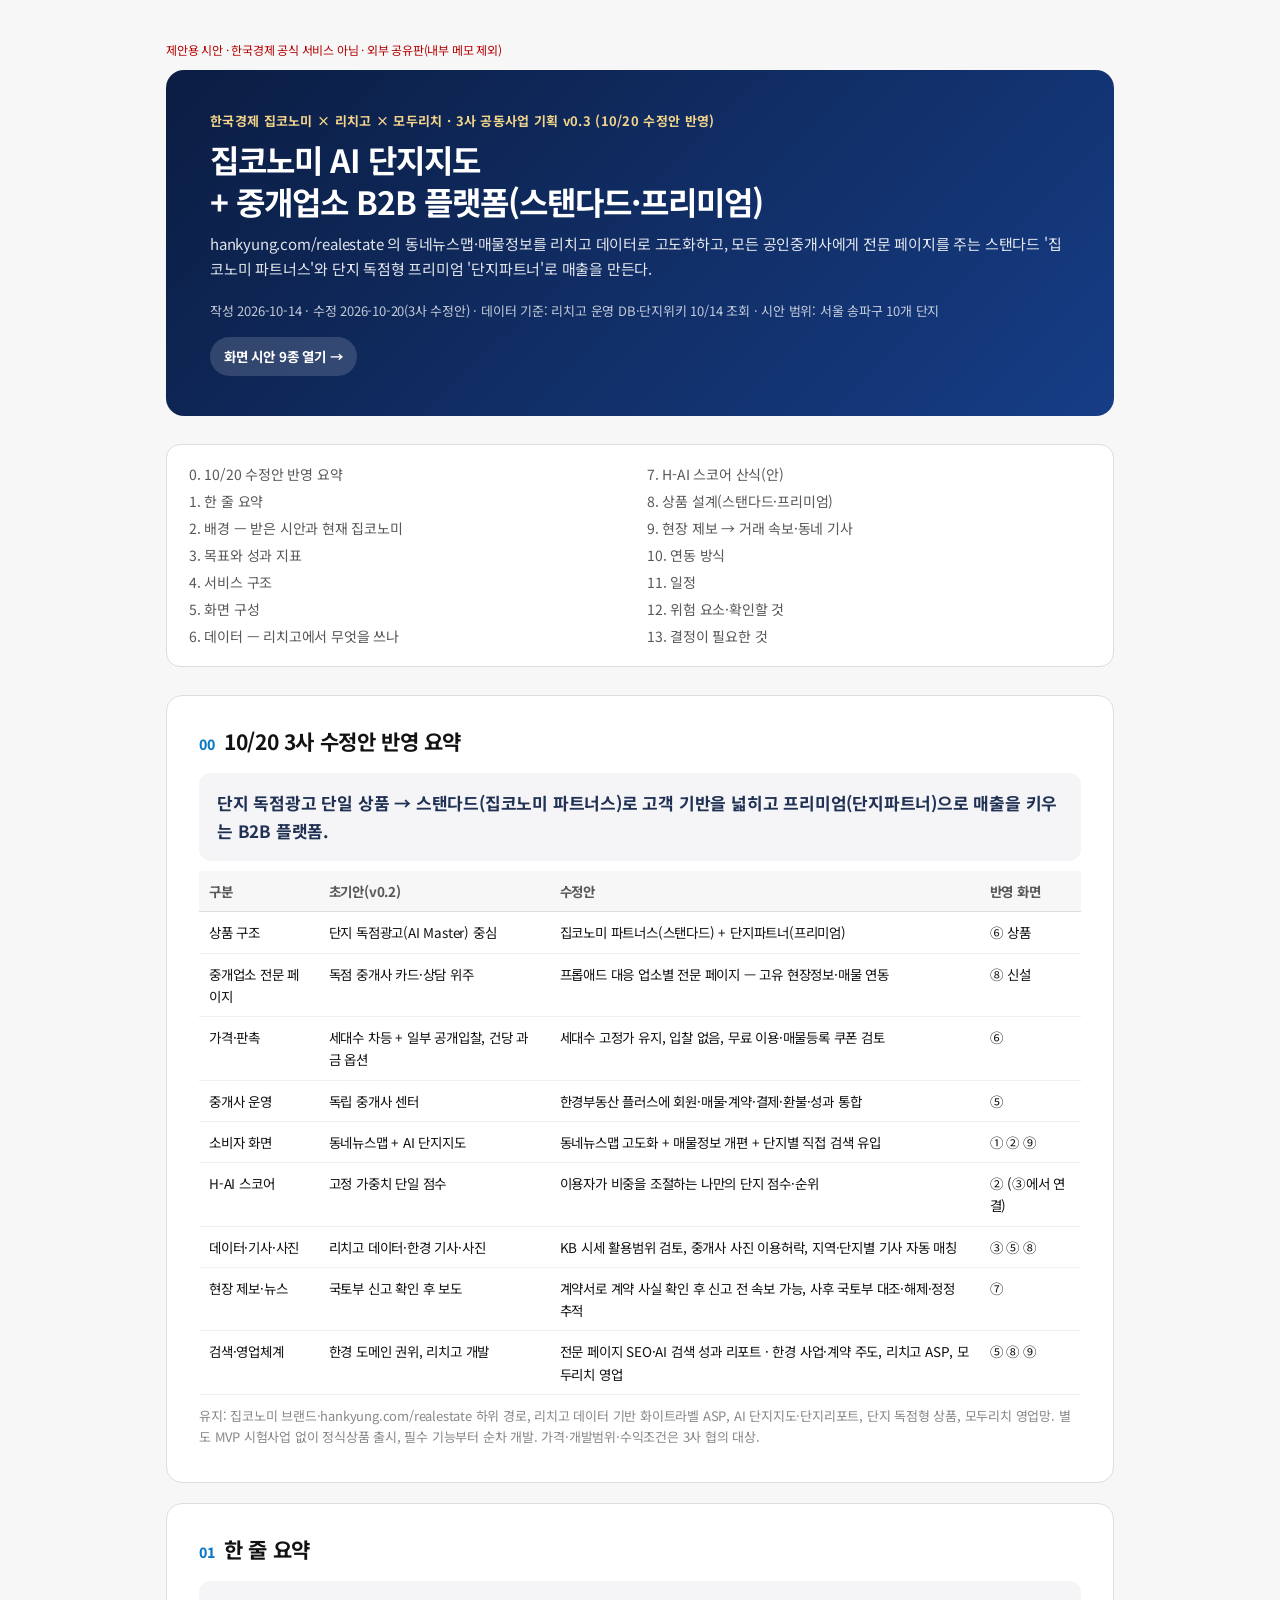
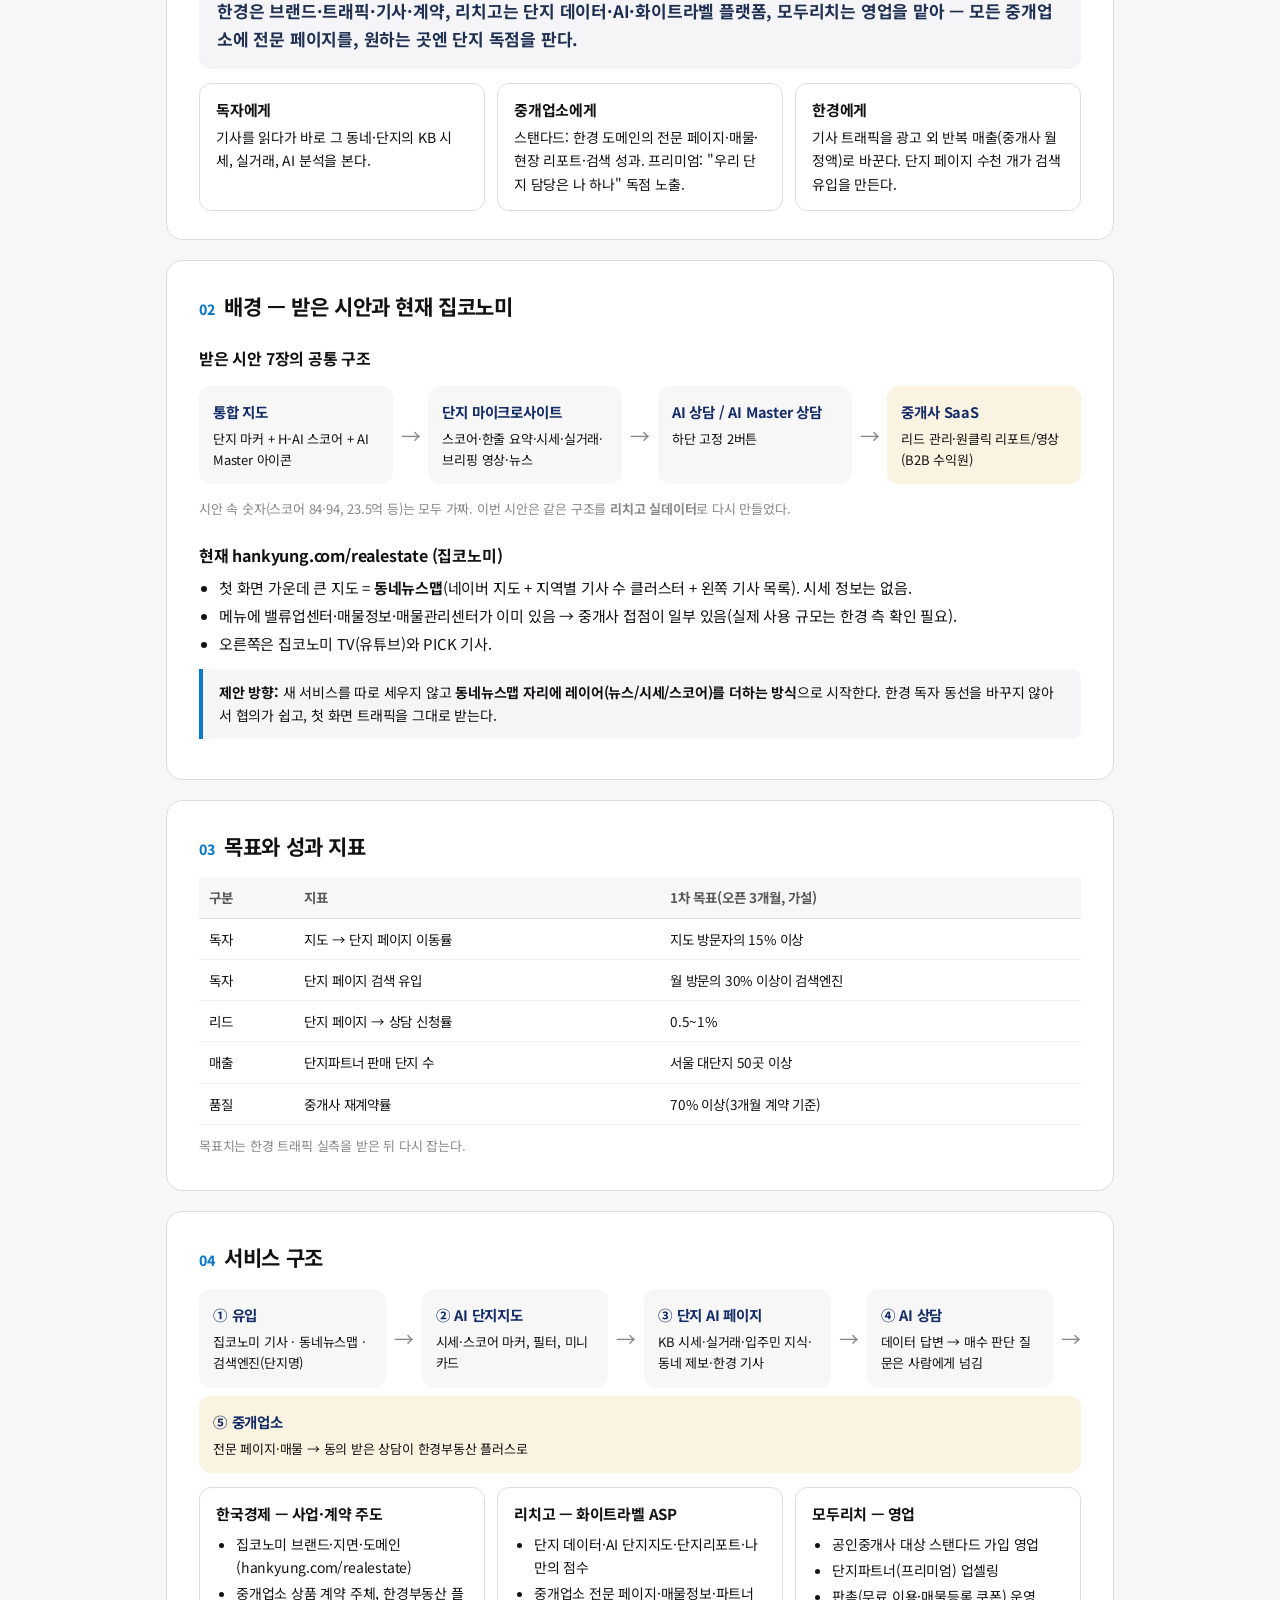
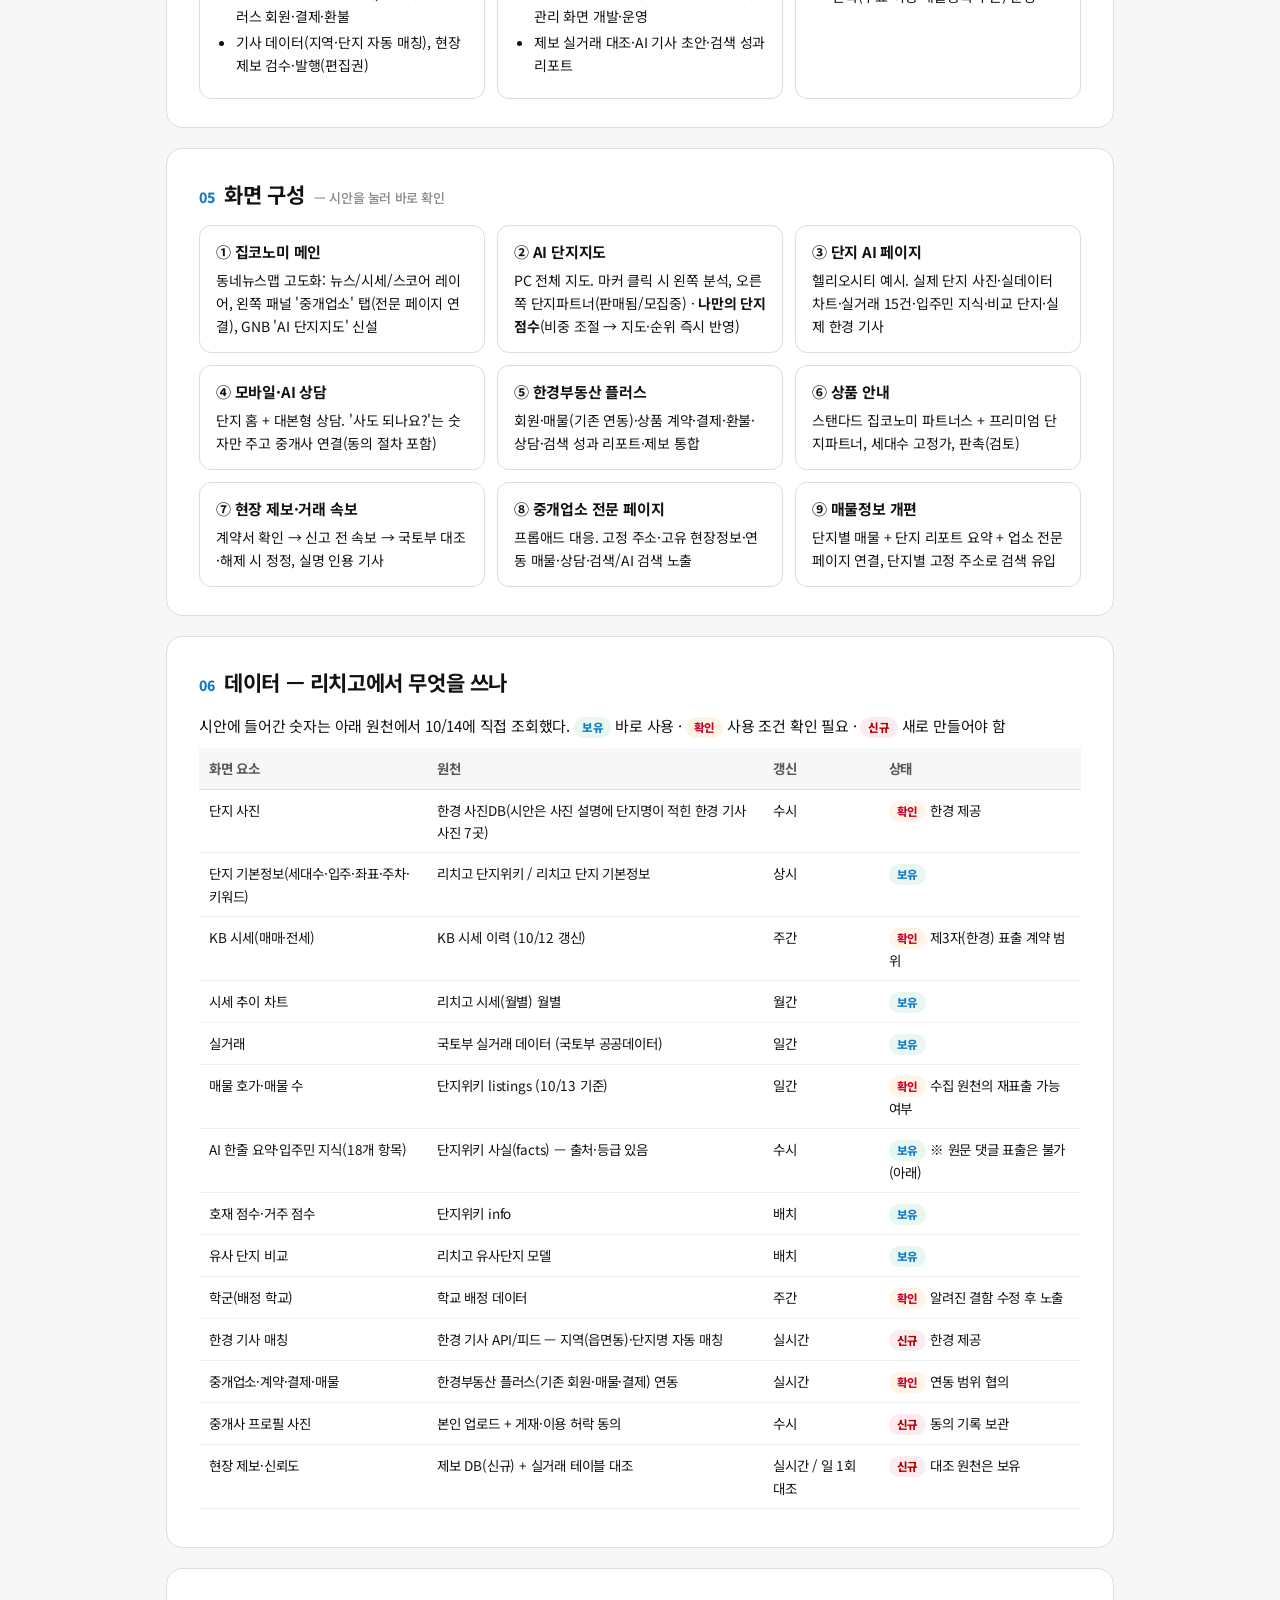
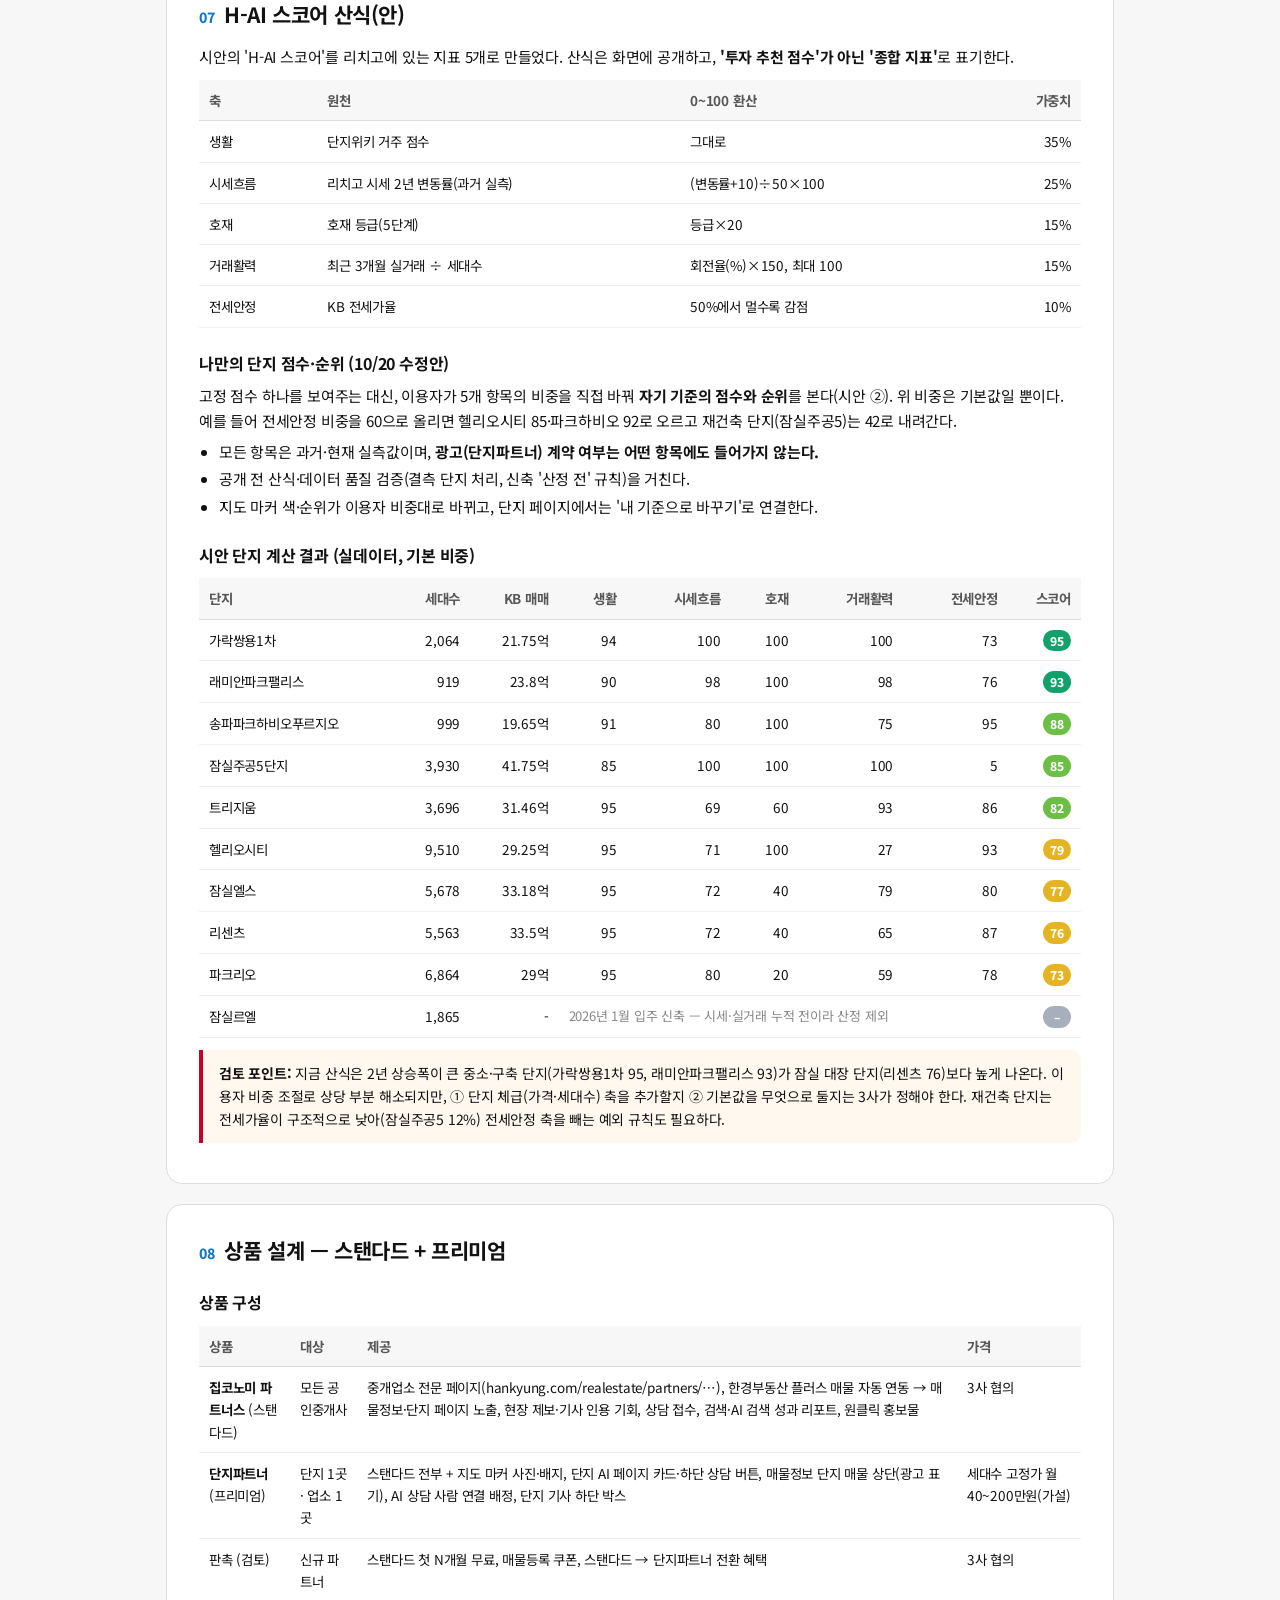
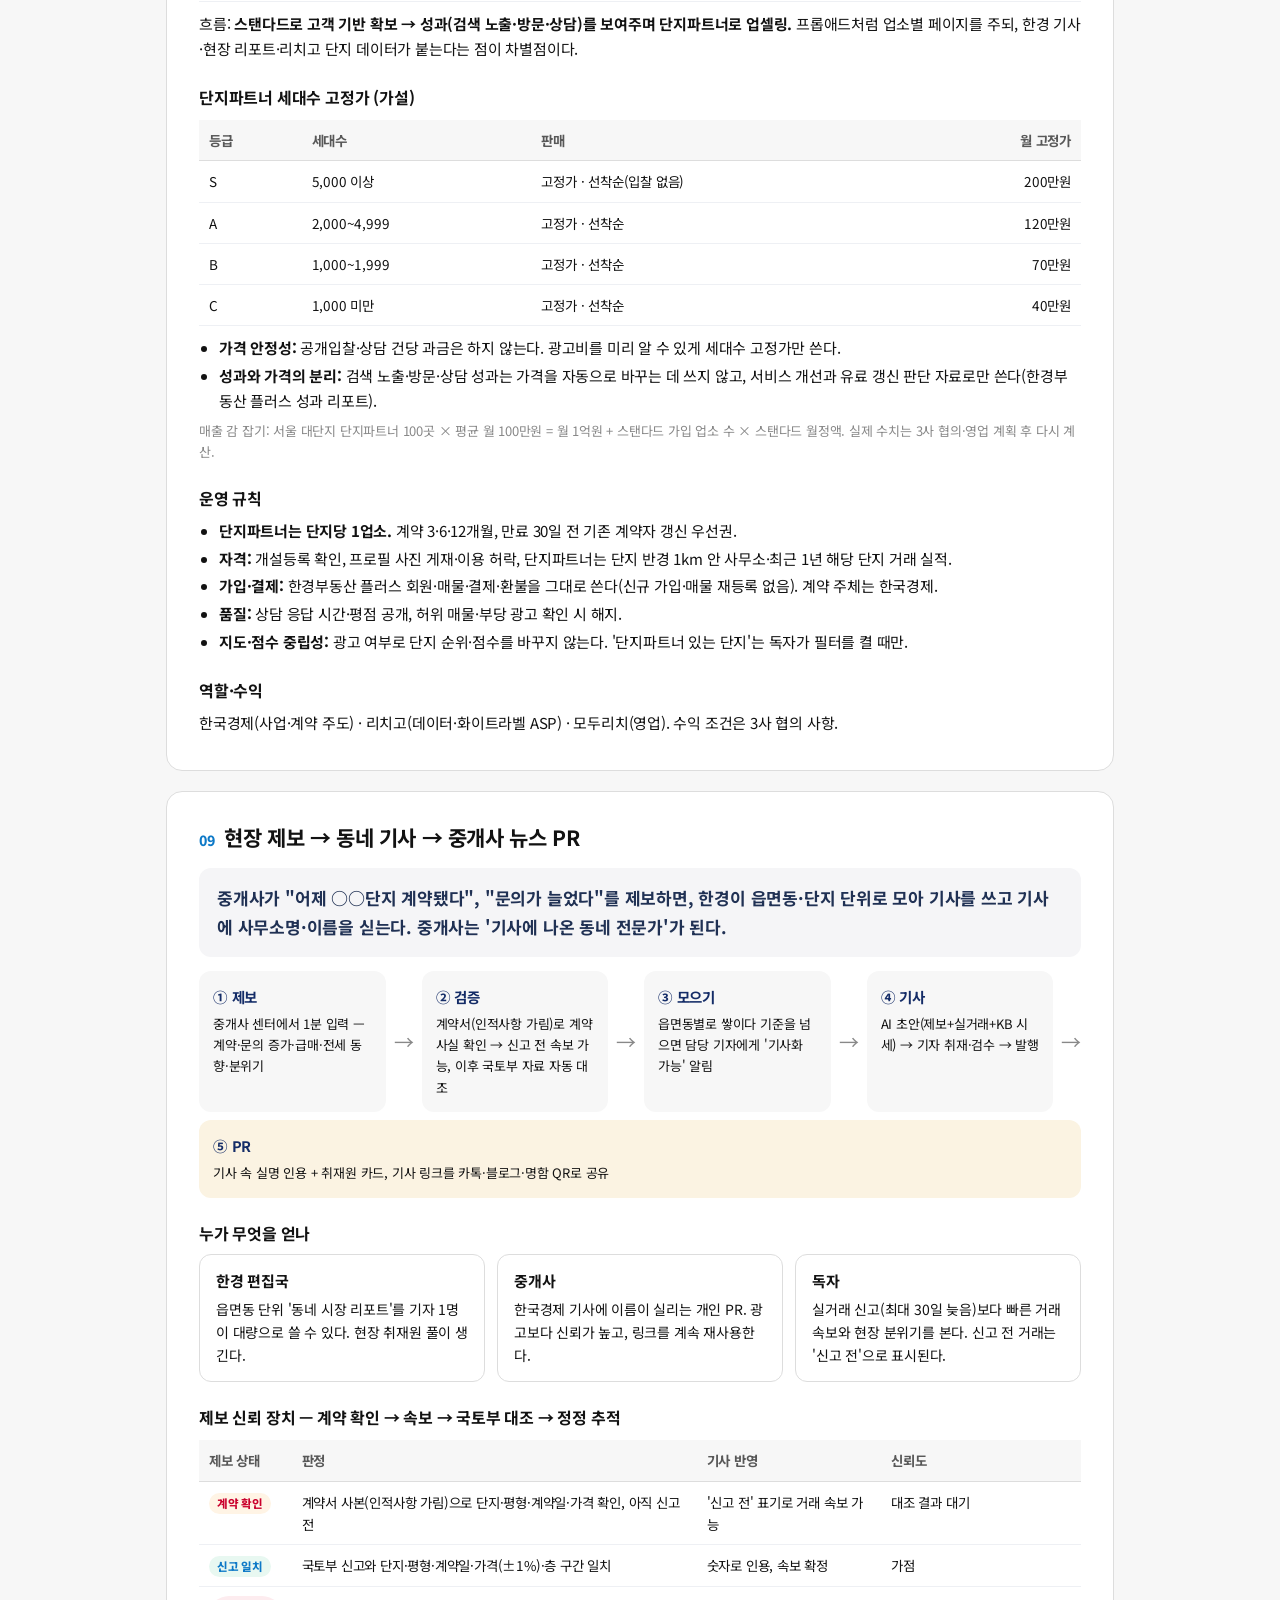
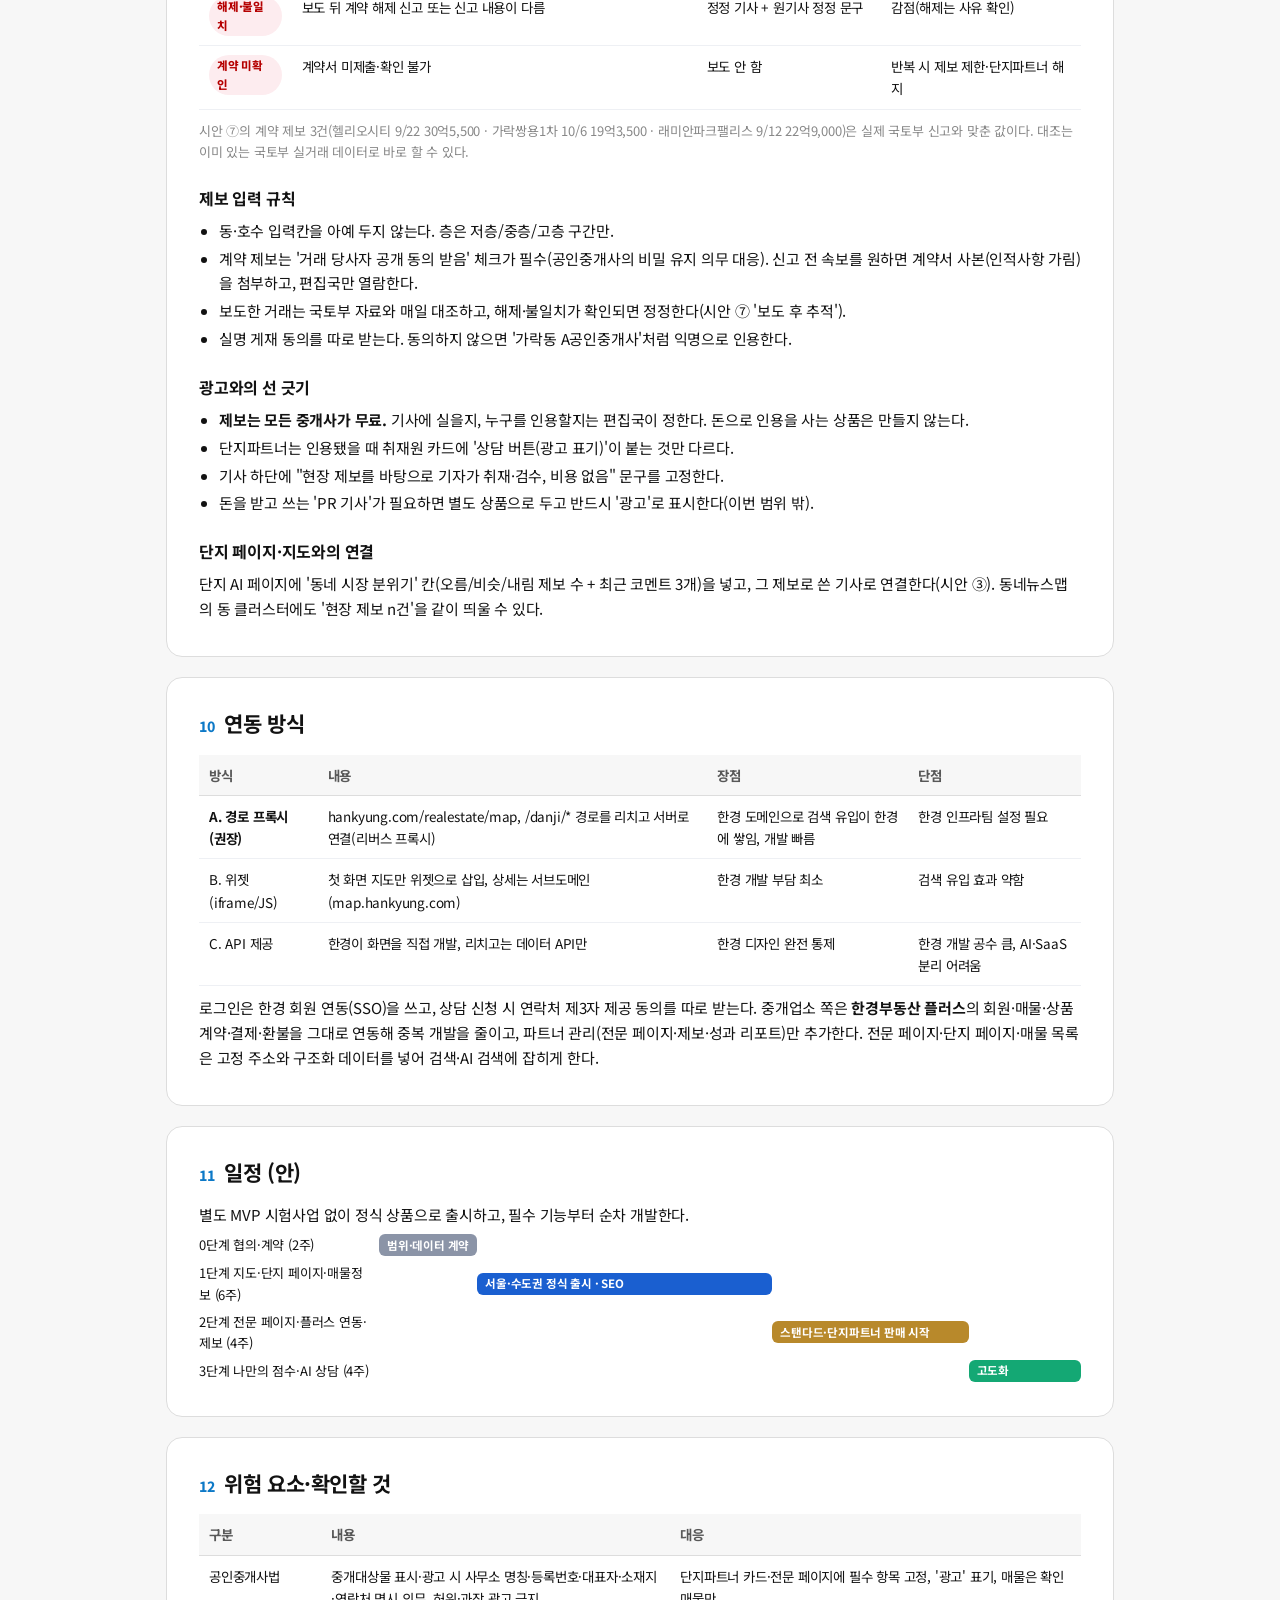
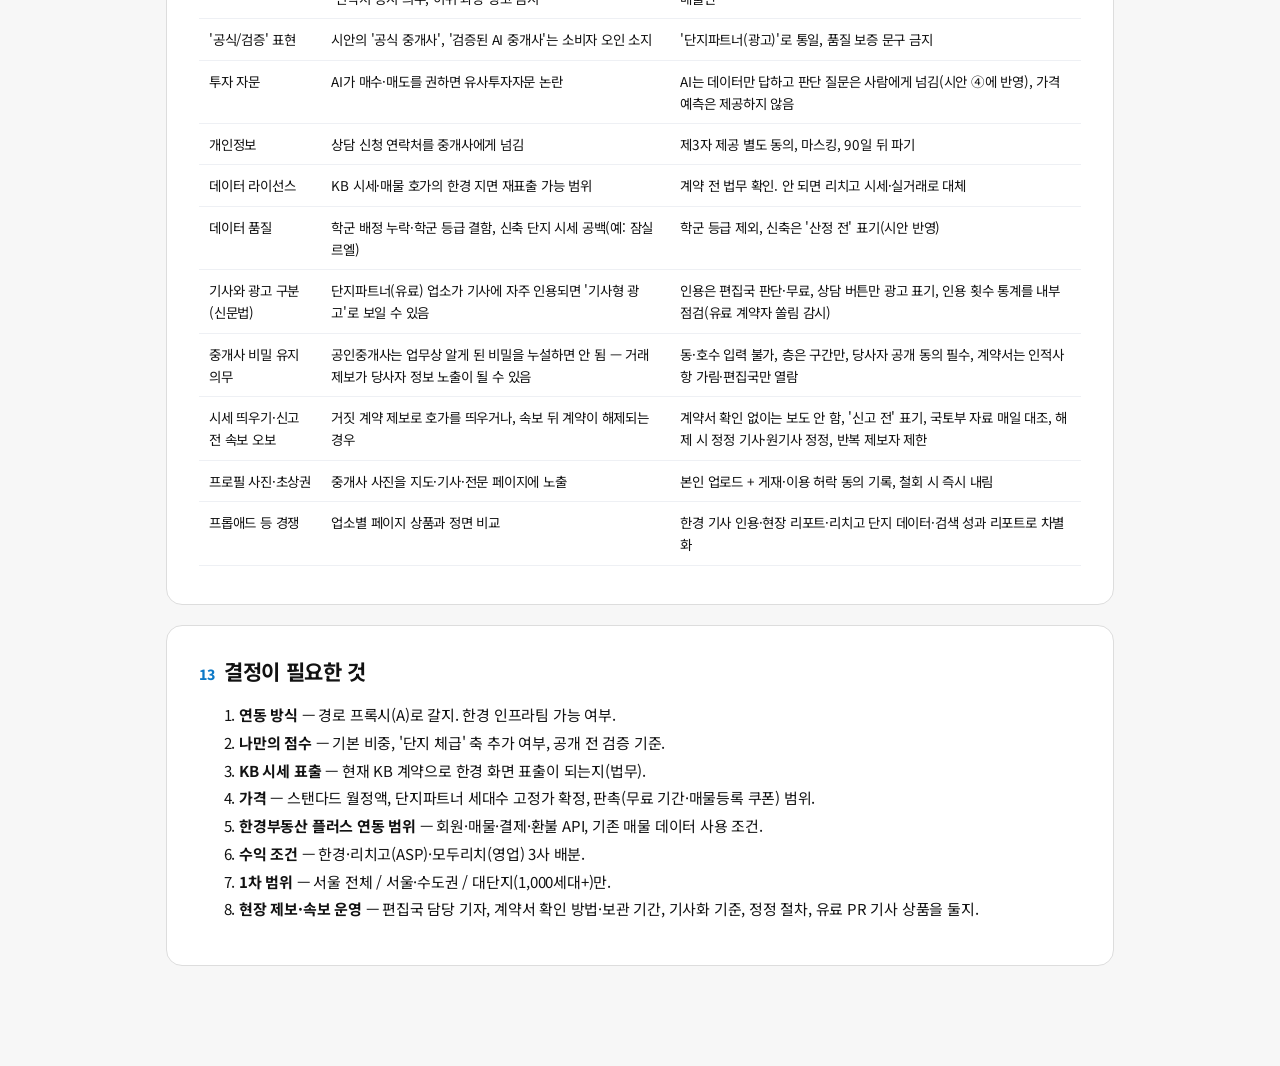
==== commit c566702c: "데모 갱신 (원본 1a3f681, 2026-10-20 18:17) Co-Authored-By: Claude Opus 5.5 <noreply@anthropic.com>" ====
--- a/plan.html
+++ b/plan.html
@@ -68,24 +68,41 @@
 <div class="wrap"><div style="font-size:12px;color:#b50000;margin-bottom:10px">제안용 시안 · 한국경제 공식 서비스 아님 · 외부 공유판(내부 메모 제외)</div>
 
 <header class="cover">
-  <div class="k">한국경제 집코노미 × 리치고 · SI 제안 기획 v0.2</div>
-  <h1>집코노미 AI 단지지도<br>+ 중개사 단지 독점 광고 상품</h1>
-  <p>hankyung.com/realestate 의 '동네뉴스맵'을 리치고 데이터로 단지 시세·분석 지도로 넓히고, 단지마다 중개사 1명만 노출하는 'AI Master' 광고로 수익을 만든다.</p>
-  <div class="meta">작성 2026-10-14 · 데이터 기준: 리치고 운영 DB·단지위키 10/14 조회 · 시안 범위: 서울 송파구 10개 단지</div>
-  <a href="./">화면 시안 6종 열기 →</a>
+  <div class="k">한국경제 집코노미 × 리치고 × 모두리치 · 3사 공동사업 기획 v0.3 (10/20 수정안 반영)</div>
+  <h1>집코노미 AI 단지지도<br>+ 중개업소 B2B 플랫폼(스탠다드·프리미엄)</h1>
+  <p>hankyung.com/realestate 의 동네뉴스맵·매물정보를 리치고 데이터로 고도화하고, 모든 공인중개사에게 전문 페이지를 주는 스탠다드 '집코노미 파트너스'와 단지 독점형 프리미엄 '단지파트너'로 매출을 만든다.</p>
+  <div class="meta">작성 2026-10-14 · 수정 2026-10-20(3사 수정안) · 데이터 기준: 리치고 운영 DB·단지위키 10/14 조회 · 시안 범위: 서울 송파구 10개 단지</div>
+  <a href="./">화면 시안 9종 열기 →</a>
 </header>
 
 <nav class="toc">
-  <a href="#s1">1. 한 줄 요약</a><a href="#s2">2. 배경 — 받은 시안과 현재 집코노미</a><a href="#s3">3. 목표와 성과 지표</a><a href="#s4">4. 서비스 구조</a>
-  <a href="#s5">5. 화면 구성</a><a href="#s6">6. 데이터 — 리치고에서 무엇을 쓰나</a><a href="#s7">7. H-AI 스코어 산식(안)</a><a href="#s8">8. 광고 상품 설계</a>
-  <a href="#s8b">9. 현장 제보 → 동네 기사 (뉴스 PR)</a><a href="#s9">10. 연동 방식</a><a href="#s10">11. 일정</a><a href="#s11">12. 위험 요소·확인할 것</a><a href="#s12">13. 결정이 필요한 것</a>
+  <a href="#s0">0. 10/20 수정안 반영 요약</a><a href="#s1">1. 한 줄 요약</a><a href="#s2">2. 배경 — 받은 시안과 현재 집코노미</a><a href="#s3">3. 목표와 성과 지표</a><a href="#s4">4. 서비스 구조</a>
+  <a href="#s5">5. 화면 구성</a><a href="#s6">6. 데이터 — 리치고에서 무엇을 쓰나</a><a href="#s7">7. H-AI 스코어 산식(안)</a><a href="#s8">8. 상품 설계(스탠다드·프리미엄)</a>
+  <a href="#s8b">9. 현장 제보 → 거래 속보·동네 기사</a><a href="#s9">10. 연동 방식</a><a href="#s10">11. 일정</a><a href="#s11">12. 위험 요소·확인할 것</a><a href="#s12">13. 결정이 필요한 것</a>
 </nav>
 
+<section id="s0"><h2><small>00</small>10/20 3사 수정안 반영 요약</h2>
+  <p class="lead">단지 독점광고 단일 상품 → 스탠다드(집코노미 파트너스)로 고객 기반을 넓히고 프리미엄(단지파트너)으로 매출을 키우는 B2B 플랫폼.</p>
+  <table>
+    <tr><th>구분</th><th>초기안(v0.2)</th><th>수정안</th><th>반영 화면</th></tr>
+    <tr><td>상품 구조</td><td>단지 독점광고(AI Master) 중심</td><td>집코노미 파트너스(스탠다드) + 단지파트너(프리미엄)</td><td>⑥ 상품</td></tr>
+    <tr><td>중개업소 전문 페이지</td><td>독점 중개사 카드·상담 위주</td><td>프롭애드 대응 업소별 전문 페이지 — 고유 현장정보·매물 연동</td><td>⑧ 신설</td></tr>
+    <tr><td>가격·판촉</td><td>세대수 차등 + 일부 공개입찰, 건당 과금 옵션</td><td>세대수 고정가 유지, 입찰 없음, 무료 이용·매물등록 쿠폰 검토</td><td>⑥</td></tr>
+    <tr><td>중개사 운영</td><td>독립 중개사 센터</td><td>한경부동산 플러스에 회원·매물·계약·결제·환불·성과 통합</td><td>⑤</td></tr>
+    <tr><td>소비자 화면</td><td>동네뉴스맵 + AI 단지지도</td><td>동네뉴스맵 고도화 + 매물정보 개편 + 단지별 직접 검색 유입</td><td>① ② ⑨</td></tr>
+    <tr><td>H-AI 스코어</td><td>고정 가중치 단일 점수</td><td>이용자가 비중을 조절하는 나만의 단지 점수·순위</td><td>② (③에서 연결)</td></tr>
+    <tr><td>데이터·기사·사진</td><td>리치고 데이터·한경 기사·사진</td><td>KB 시세 활용범위 검토, 중개사 사진 이용허락, 지역·단지별 기사 자동 매칭</td><td>③ ⑤ ⑧</td></tr>
+    <tr><td>현장 제보·뉴스</td><td>국토부 신고 확인 후 보도</td><td>계약서로 계약 사실 확인 후 신고 전 속보 가능, 사후 국토부 대조·해제·정정 추적</td><td>⑦</td></tr>
+    <tr><td>검색·영업체계</td><td>한경 도메인 권위, 리치고 개발</td><td>전문 페이지 SEO·AI 검색 성과 리포트 · 한경 사업·계약 주도, 리치고 ASP, 모두리치 영업</td><td>⑤ ⑧ ⑨</td></tr>
+  </table>
+  <p class="muted">유지: 집코노미 브랜드·hankyung.com/realestate 하위 경로, 리치고 데이터 기반 화이트라벨 ASP, AI 단지지도·단지리포트, 단지 독점형 상품, 모두리치 영업망. 별도 MVP 시험사업 없이 정식상품 출시, 필수 기능부터 순차 개발. 가격·개발범위·수익조건은 3사 협의 대상.</p>
+</section>
+
 <section id="s1"><h2><small>01</small>한 줄 요약</h2>
-  <p class="lead">한경은 트래픽과 기사, 리치고는 단지 데이터와 AI를 내고, 단지 페이지에서 생기는 상담 신청을 그 단지 '독점 중개사'에게 판다.</p>
+  <p class="lead">한경은 브랜드·트래픽·기사·계약, 리치고는 단지 데이터·AI·화이트라벨 플랫폼, 모두리치는 영업을 맡아 — 모든 중개업소에 전문 페이지를, 원하는 곳엔 단지 독점을 판다.</p>
   <div class="grid3" style="margin-top:14px">
     <div class="box"><b class="t">독자에게</b>기사를 읽다가 바로 그 동네·단지의 KB 시세, 실거래, AI 분석을 본다.</div>
-    <div class="box"><b class="t">중개사에게</b>"우리 단지 담당은 나 하나" — 지도·단지 페이지·AI 상담에서 들어오는 상담을 독점한다.</div>
+    <div class="box"><b class="t">중개업소에게</b>스탠다드: 한경 도메인의 전문 페이지·매물·현장 리포트·검색 성과. 프리미엄: "우리 단지 담당은 나 하나" 독점 노출.</div>
     <div class="box"><b class="t">한경에게</b>기사 트래픽을 광고 외 반복 매출(중개사 월정액)로 바꾼다. 단지 페이지 수천 개가 검색 유입을 만든다.</div>
   </div>
 </section>
@@ -114,7 +131,7 @@
     <tr><td>독자</td><td>지도 → 단지 페이지 이동률</td><td>지도 방문자의 15% 이상</td></tr>
     <tr><td>독자</td><td>단지 페이지 검색 유입</td><td>월 방문의 30% 이상이 검색엔진</td></tr>
     <tr><td>리드</td><td>단지 페이지 → 상담 신청률</td><td>0.5~1%</td></tr>
-    <tr><td>매출</td><td>AI Master 판매 단지 수</td><td>서울 대단지 50곳 이상</td></tr>
+    <tr><td>매출</td><td>단지파트너 판매 단지 수</td><td>서울 대단지 50곳 이상</td></tr>
     <tr><td>품질</td><td>중개사 재계약률</td><td>70% 이상(3개월 계약 기준)</td></tr>
   </table>
   <p class="muted">목표치는 한경 트래픽 실측을 받은 뒤 다시 잡는다.</p>
@@ -126,23 +143,26 @@
     <div class="st"><b>② AI 단지지도</b>시세·스코어 마커, 필터, 미니 카드</div><div class="ar">→</div>
     <div class="st"><b>③ 단지 AI 페이지</b>KB 시세·실거래·입주민 지식·동네 제보·한경 기사</div><div class="ar">→</div>
     <div class="st"><b>④ AI 상담</b>데이터 답변 → 매수 판단 질문은 사람에게 넘김</div><div class="ar">→</div>
-    <div class="st money"><b>⑤ AI Master</b>동의 받은 상담 신청이 중개사 센터로</div>
-  </div>
-  <div class="grid2">
-    <div class="box"><b class="t">한경이 맡는 것</b><ul><li>지면(메뉴·첫 화면·기사 하단)과 도메인</li><li>기사 데이터(단지·지역 자동 매칭용)</li><li>중개사 영업·계약(한경 브랜드)</li><li>현장 제보 검수·동네 기사 발행(편집권)</li></ul></div>
-    <div class="box"><b class="t">리치고가 맡는 것</b><ul><li>단지 데이터·AI 분석·지도 개발과 운영</li><li>AI 상담·홍보물 자동 생성</li><li>중개사 센터(SaaS)·리드 전달·정산 데이터</li><li>제보 실거래 대조·신뢰도·AI 기사 초안</li></ul></div>
+    <div class="st money"><b>⑤ 중개업소</b>전문 페이지·매물 → 동의 받은 상담이 한경부동산 플러스로</div>
+  </div>
+  <div class="grid3">
+    <div class="box"><b class="t">한국경제 — 사업·계약 주도</b><ul><li>집코노미 브랜드·지면·도메인(hankyung.com/realestate)</li><li>중개업소 상품 계약 주체, 한경부동산 플러스 회원·결제·환불</li><li>기사 데이터(지역·단지 자동 매칭), 현장 제보 검수·발행(편집권)</li></ul></div>
+    <div class="box"><b class="t">리치고 — 화이트라벨 ASP</b><ul><li>단지 데이터·AI 단지지도·단지리포트·나만의 점수</li><li>중개업소 전문 페이지·매물정보·파트너 관리 화면 개발·운영</li><li>제보 실거래 대조·AI 기사 초안·검색 성과 리포트</li></ul></div>
+    <div class="box"><b class="t">모두리치 — 영업</b><ul><li>공인중개사 대상 스탠다드 가입 영업</li><li>단지파트너(프리미엄) 업셀링</li><li>판촉(무료 이용·매물등록 쿠폰) 운영</li></ul></div>
   </div>
 </section>
 
 <section id="s5" class="screens"><h2><small>05</small>화면 구성 <span class="muted" style="font-weight:500">— 시안을 눌러 바로 확인</span></h2>
   <div class="grid3">
-    <a href="./#s1"><div class="box"><b class="t">① 집코노미 메인</b>동네뉴스맵 자리에 뉴스/시세/스코어 레이어, 왼쪽 패널 'AI 중개사' 탭, GNB 'AI 단지지도' 신설</div></a>
-    <a href="./#s2"><div class="box"><b class="t">② AI 단지지도</b>PC 전체 지도. 마커 클릭 시 왼쪽 분석, 오른쪽 AI Master(판매됨/입찰중/모집중)</div></a>
+    <a href="./#s1"><div class="box"><b class="t">① 집코노미 메인</b>동네뉴스맵 고도화: 뉴스/시세/스코어 레이어, 왼쪽 패널 '중개업소' 탭(전문 페이지 연결), GNB 'AI 단지지도' 신설</div></a>
+    <a href="./#s2"><div class="box"><b class="t">② AI 단지지도</b>PC 전체 지도. 마커 클릭 시 왼쪽 분석, 오른쪽 단지파트너(판매됨/모집중) · <b>나만의 단지 점수</b>(비중 조절 → 지도·순위 즉시 반영)</div></a>
     <a href="./#s3"><div class="box"><b class="t">③ 단지 AI 페이지</b>헬리오시티 예시. 실제 단지 사진·실데이터 차트·실거래 15건·입주민 지식·비교 단지·실제 한경 기사</div></a>
     <a href="./#s4"><div class="box"><b class="t">④ 모바일·AI 상담</b>단지 홈 + 대본형 상담. '사도 되나요?'는 숫자만 주고 중개사 연결(동의 절차 포함)</div></a>
-    <a href="./#s5"><div class="box"><b class="t">⑤ 중개사 센터</b>리드 관리, 독점 단지 성과, 원클릭 리포트·숏폼·블로그·문자</div></a>
-    <a href="./#s6"><div class="box"><b class="t">⑥ 광고상품 안내</b>상품 3종, 세대수 등급 단가, 단지별 자리 현황, 신청 절차</div></a>
-    <a href="./#s7"><div class="box"><b class="t">⑦ 현장 제보·뉴스 PR</b>중개사 제보 → 편집국 제보 데스크(실거래 대조·AI 초안) → 실명 인용 기사</div></a>
+    <a href="./#s5"><div class="box"><b class="t">⑤ 한경부동산 플러스</b>회원·매물(기존 연동)·상품 계약·결제·환불·상담·검색 성과 리포트·제보 통합</div></a>
+    <a href="./#s6"><div class="box"><b class="t">⑥ 상품 안내</b>스탠다드 집코노미 파트너스 + 프리미엄 단지파트너, 세대수 고정가, 판촉(검토)</div></a>
+    <a href="./#s7"><div class="box"><b class="t">⑦ 현장 제보·거래 속보</b>계약서 확인 → 신고 전 속보 → 국토부 대조·해제 시 정정, 실명 인용 기사</div></a>
+    <a href="./#s8"><div class="box"><b class="t">⑧ 중개업소 전문 페이지</b>프롭애드 대응. 고정 주소·고유 현장정보·연동 매물·상담·검색/AI 검색 노출</div></a>
+    <a href="./#s9"><div class="box"><b class="t">⑨ 매물정보 개편</b>단지별 매물 + 단지 리포트 요약 + 업소 전문 페이지 연결, 단지별 고정 주소로 검색 유입</div></a>
   </div>
 </section>
 
@@ -160,8 +180,9 @@
     <tr><td>호재 점수·거주 점수</td><td>단지위키 info</td><td>배치</td><td><span class="pill ok">보유</span></td></tr>
     <tr><td>유사 단지 비교</td><td>리치고 유사단지 모델</td><td>배치</td><td><span class="pill ok">보유</span></td></tr>
     <tr><td>학군(배정 학교)</td><td>학교 배정 데이터</td><td>주간</td><td><span class="pill q">확인</span> 알려진 결함 수정 후 노출</td></tr>
-    <tr><td>한경 기사 매칭</td><td>한경 기사 API/피드</td><td>실시간</td><td><span class="pill no">신규</span> 한경 제공</td></tr>
-    <tr><td>중개사·계약·리드</td><td>중개사 센터 DB</td><td>실시간</td><td><span class="pill no">신규</span></td></tr>
+    <tr><td>한경 기사 매칭</td><td>한경 기사 API/피드 — 지역(읍면동)·단지명 자동 매칭</td><td>실시간</td><td><span class="pill no">신규</span> 한경 제공</td></tr>
+    <tr><td>중개업소·계약·결제·매물</td><td>한경부동산 플러스(기존 회원·매물·결제) 연동</td><td>실시간</td><td><span class="pill q">확인</span> 연동 범위 협의</td></tr>
+    <tr><td>중개사 프로필 사진</td><td>본인 업로드 + 게재·이용 허락 동의</td><td>수시</td><td><span class="pill no">신규</span> 동의 기록 보관</td></tr>
     <tr><td>현장 제보·신뢰도</td><td>제보 DB(신규) + 실거래 테이블 대조</td><td>실시간 / 일 1회 대조</td><td><span class="pill no">신규</span> 대조 원천은 보유</td></tr>
   </table>
 
@@ -178,44 +199,53 @@
     <tr><td>거래활력</td><td>최근 3개월 실거래 ÷ 세대수</td><td>회전율(%)×150, 최대 100</td><td class="r">15%</td></tr>
     <tr><td>전세안정</td><td>KB 전세가율</td><td>50%에서 멀수록 감점</td><td class="r">10%</td></tr>
   </table>
-  <h3>시안 단지 계산 결과 (실데이터)</h3>
+  <h3>나만의 단지 점수·순위 (10/20 수정안)</h3>
+  <p>고정 점수 하나를 보여주는 대신, 이용자가 5개 항목의 비중을 직접 바꿔 <b>자기 기준의 점수와 순위</b>를 본다(시안 ②). 위 비중은 기본값일 뿐이다. 예를 들어 전세안정 비중을 60으로 올리면 헬리오시티 85·파크하비오 92로 오르고 재건축 단지(잠실주공5)는 42로 내려간다.</p>
+  <ul><li>모든 항목은 과거·현재 실측값이며, <b>광고(단지파트너) 계약 여부는 어떤 항목에도 들어가지 않는다.</b></li><li>공개 전 산식·데이터 품질 검증(결측 단지 처리, 신축 '산정 전' 규칙)을 거친다.</li><li>지도 마커 색·순위가 이용자 비중대로 바뀌고, 단지 페이지에서는 '내 기준으로 바꾸기'로 연결한다.</li></ul>
+  <h3>시안 단지 계산 결과 (실데이터, 기본 비중)</h3>
   <table id="scoreTbl"></table>
-  <div class="callout"><b>검토 포인트:</b> 지금 산식은 2년 상승폭이 큰 중소·구축 단지(가락쌍용1차 95, 래미안파크팰리스 93)가 잠실 대장 단지(리센츠 76)보다 높게 나온다. ① 단지 체급(가격·세대수) 축을 넣을지 ② 숫자 대신 등급(A~E)만 보일지 한경과 정해야 한다. 재건축 단지는 전세가율이 구조적으로 낮아(잠실주공5 12%) 전세안정 축을 빼는 예외 규칙도 필요하다.</div>
-</section>
-
-<section id="s8"><h2><small>08</small>광고 상품 설계</h2>
+  <div class="callout"><b>검토 포인트:</b> 지금 산식은 2년 상승폭이 큰 중소·구축 단지(가락쌍용1차 95, 래미안파크팰리스 93)가 잠실 대장 단지(리센츠 76)보다 높게 나온다. 이용자 비중 조절로 상당 부분 해소되지만, ① 단지 체급(가격·세대수) 축을 추가할지 ② 기본값을 무엇으로 둘지는 3사가 정해야 한다. 재건축 단지는 전세가율이 구조적으로 낮아(잠실주공5 12%) 전세안정 축을 빼는 예외 규칙도 필요하다.</div>
+</section>
+
+<section id="s8"><h2><small>08</small>상품 설계 — 스탠다드 + 프리미엄</h2>
   <h3>상품 구성</h3>
   <table>
-    <tr><th>상품</th><th>단위</th><th>노출 위치</th><th>가격(가설)</th></tr>
-    <tr><td><b>AI Master 단지 독점</b> (핵심)</td><td>단지 1곳 · 사무소 1곳</td><td>지도 마커 아바타, 단지 페이지 우측 카드·하단 고정 버튼, AI 상담 사람 연결, 그 단지 기사 하단</td><td>월 40~200만원 (세대수 등급)</td></tr>
-    <tr><td>동네 스폰서</td><td>법정동 · 최대 3곳</td><td>동네뉴스맵 동 클러스터, 동네 기사 목록 상단</td><td>월 30만원~</td></tr>
-    <tr><td>상담 신청 건당 과금</td><td>동의 받은 신청 1건</td><td>위와 동일(옵션)</td><td>건당 3만원~</td></tr>
-  </table>
-  <h3>세대수 등급과 판매 방식</h3>
-  <table>
-    <tr><th>등급</th><th>세대수</th><th>판매</th><th class="r">월 단가(가설)</th></tr>
-    <tr><td>S</td><td>5,000 이상</td><td>공개 입찰(최저가 200만원)</td><td class="r">200만원~</td></tr>
-    <tr><td>A</td><td>2,000~4,999</td><td>선착순</td><td class="r">120만원</td></tr>
-    <tr><td>B</td><td>1,000~1,999</td><td>선착순</td><td class="r">70만원</td></tr>
-    <tr><td>C</td><td>1,000 미만</td><td>선착순</td><td class="r">40만원</td></tr>
-  </table>
-  <p class="muted">매출 감 잡기: 서울 대단지 100곳 × 평균 월 100만원 = 월 1억원. 실제 단지 수·판매율은 한경 영업 판단 후 다시 계산.</p>
-  <h3>독점 운영 규칙</h3>
-  <ul>
-    <li><b>단지당 1사무소.</b> 계약 3·6·12개월, 만료 30일 전 기존 계약자 갱신 우선권.</li>
-    <li><b>자격:</b> 중개사무소 개설등록 확인, 단지 반경 1km 안 사무소, 최근 1년 해당 단지 거래 실적(증빙 제출).</li>
-    <li><b>품질:</b> 상담 응답 시간·고객 평점 공개. 허위 매물·부당 광고 확인 시 즉시 해지.</li>
-    <li><b>지도 중립성:</b> 광고 여부로 단지 순위·스코어를 바꾸지 않는다. 'AI Master 있는 단지'는 독자가 필터를 켤 때만.</li>
-  </ul>
-  <h3>수익 배분</h3>
-  <p>한경(지면·영업·브랜드)과 리치고(데이터·개발·운영·SaaS) 배분은 협의 사항.</p>
+    <tr><th>상품</th><th>대상</th><th>제공</th><th>가격</th></tr>
+    <tr><td><b>집코노미 파트너스</b> (스탠다드)</td><td>모든 공인중개사</td><td>중개업소 전문 페이지(hankyung.com/realestate/partners/…), 한경부동산 플러스 매물 자동 연동 → 매물정보·단지 페이지 노출, 현장 제보·기사 인용 기회, 상담 접수, 검색·AI 검색 성과 리포트, 원클릭 홍보물</td><td>3사 협의</td></tr>
+    <tr><td><b>단지파트너</b> (프리미엄)</td><td>단지 1곳 · 업소 1곳</td><td>스탠다드 전부 + 지도 마커 사진·배지, 단지 AI 페이지 카드·하단 상담 버튼, 매물정보 단지 매물 상단(광고 표기), AI 상담 사람 연결 배정, 단지 기사 하단 박스</td><td>세대수 고정가 월 40~200만원(가설)</td></tr>
+    <tr><td>판촉 (검토)</td><td>신규 파트너</td><td>스탠다드 첫 N개월 무료, 매물등록 쿠폰, 스탠다드 → 단지파트너 전환 혜택</td><td>3사 협의</td></tr>
+  </table>
+  <p>흐름: <b>스탠다드로 고객 기반 확보 → 성과(검색 노출·방문·상담)를 보여주며 단지파트너로 업셀링.</b> 프롭애드처럼 업소별 페이지를 주되, 한경 기사·현장 리포트·리치고 단지 데이터가 붙는다는 점이 차별점이다.</p>
+  <h3>단지파트너 세대수 고정가 (가설)</h3>
+  <table>
+    <tr><th>등급</th><th>세대수</th><th>판매</th><th class="r">월 고정가</th></tr>
+    <tr><td>S</td><td>5,000 이상</td><td>고정가 · 선착순(입찰 없음)</td><td class="r">200만원</td></tr>
+    <tr><td>A</td><td>2,000~4,999</td><td>고정가 · 선착순</td><td class="r">120만원</td></tr>
+    <tr><td>B</td><td>1,000~1,999</td><td>고정가 · 선착순</td><td class="r">70만원</td></tr>
+    <tr><td>C</td><td>1,000 미만</td><td>고정가 · 선착순</td><td class="r">40만원</td></tr>
+  </table>
+  <ul>
+    <li><b>가격 안정성:</b> 공개입찰·상담 건당 과금은 하지 않는다. 광고비를 미리 알 수 있게 세대수 고정가만 쓴다.</li>
+    <li><b>성과와 가격의 분리:</b> 검색 노출·방문·상담 성과는 가격을 자동으로 바꾸는 데 쓰지 않고, 서비스 개선과 유료 갱신 판단 자료로만 쓴다(한경부동산 플러스 성과 리포트).</li>
+  </ul>
+  <p class="muted">매출 감 잡기: 서울 대단지 단지파트너 100곳 × 평균 월 100만원 = 월 1억원 + 스탠다드 가입 업소 수 × 스탠다드 월정액. 실제 수치는 3사 협의·영업 계획 후 다시 계산.</p>
+  <h3>운영 규칙</h3>
+  <ul>
+    <li><b>단지파트너는 단지당 1업소.</b> 계약 3·6·12개월, 만료 30일 전 기존 계약자 갱신 우선권.</li>
+    <li><b>자격:</b> 개설등록 확인, 프로필 사진 게재·이용 허락, 단지파트너는 단지 반경 1km 안 사무소·최근 1년 해당 단지 거래 실적.</li>
+    <li><b>가입·결제:</b> 한경부동산 플러스 회원·매물·결제·환불을 그대로 쓴다(신규 가입·매물 재등록 없음). 계약 주체는 한국경제.</li>
+    <li><b>품질:</b> 상담 응답 시간·평점 공개, 허위 매물·부당 광고 확인 시 해지.</li>
+    <li><b>지도·점수 중립성:</b> 광고 여부로 단지 순위·점수를 바꾸지 않는다. '단지파트너 있는 단지'는 독자가 필터를 켤 때만.</li>
+  </ul>
+  <h3>역할·수익</h3>
+  <p>한국경제(사업·계약 주도) · 리치고(데이터·화이트라벨 ASP) · 모두리치(영업). 수익 조건은 3사 협의 사항.</p>
 </section>
 
 <section id="s8b"><h2><small>09</small>현장 제보 → 동네 기사 → 중개사 뉴스 PR</h2>
   <p class="lead">중개사가 "어제 ○○단지 계약됐다", "문의가 늘었다"를 제보하면, 한경이 읍면동·단지 단위로 모아 기사를 쓰고 기사에 사무소명·이름을 싣는다. 중개사는 '기사에 나온 동네 전문가'가 된다.</p>
   <div class="flow">
     <div class="st"><b>① 제보</b>중개사 센터에서 1분 입력 — 계약·문의 증가·급매·전세 동향·분위기</div><div class="ar">→</div>
-    <div class="st"><b>② 검증</b>계약 제보는 국토부 실거래 신고와 자동 대조, 제보자 신뢰도 점수</div><div class="ar">→</div>
+    <div class="st"><b>② 검증</b>계약서(인적사항 가림)로 계약 사실 확인 → 신고 전 속보 가능, 이후 국토부 자료 자동 대조</div><div class="ar">→</div>
     <div class="st"><b>③ 모으기</b>읍면동별로 쌓이다 기준을 넘으면 담당 기자에게 '기사화 가능' 알림</div><div class="ar">→</div>
     <div class="st"><b>④ 기사</b>AI 초안(제보+실거래+KB 시세) → 기자 취재·검수 → 발행</div><div class="ar">→</div>
     <div class="st money"><b>⑤ PR</b>기사 속 실명 인용 + 취재원 카드, 기사 링크를 카톡·블로그·명함 QR로 공유</div>
@@ -224,26 +254,28 @@
   <div class="grid3">
     <div class="box"><b class="t">한경 편집국</b>읍면동 단위 '동네 시장 리포트'를 기자 1명이 대량으로 쓸 수 있다. 현장 취재원 풀이 생긴다.</div>
     <div class="box"><b class="t">중개사</b>한국경제 기사에 이름이 실리는 개인 PR. 광고보다 신뢰가 높고, 링크를 계속 재사용한다.</div>
-    <div class="box"><b class="t">독자</b>실거래 신고(최대 30일 늦음)보다 빠른 현장 분위기를, 신고로 확인된 숫자와 함께 본다.</div>
-  </div>
-  <h3>제보 신뢰 장치 — 리치고 실거래 데이터로 대조</h3>
+    <div class="box"><b class="t">독자</b>실거래 신고(최대 30일 늦음)보다 빠른 거래 속보와 현장 분위기를 본다. 신고 전 거래는 '신고 전'으로 표시된다.</div>
+  </div>
+  <h3>제보 신뢰 장치 — 계약 확인 → 속보 → 국토부 대조 → 정정 추적</h3>
   <table>
     <tr><th>제보 상태</th><th>판정</th><th>기사 반영</th><th>신뢰도</th></tr>
-    <tr><td><span class="pill ok">신고 확인</span></td><td>단지·평형·계약일·가격(±1%)·층 구간이 국토부 신고와 일치</td><td>숫자로 인용</td><td>가점</td></tr>
-    <tr><td><span class="pill q">신고 대기</span></td><td>계약 후 30일 이내, 아직 신고 전</td><td>'현장 전언'으로만, 가격 숫자 빼고</td><td>변화 없음</td></tr>
-    <tr><td><span class="pill no">신고 없음</span></td><td>30일 지나도 신고 없음 또는 가격 불일치</td><td>제외</td><td>감점, 반복 시 제보 제한·AI Master 해지</td></tr>
+    <tr><td><span class="pill q">계약 확인</span></td><td>계약서 사본(인적사항 가림)으로 단지·평형·계약일·가격 확인, 아직 신고 전</td><td>'신고 전' 표기로 거래 속보 가능</td><td>대조 결과 대기</td></tr>
+    <tr><td><span class="pill ok">신고 일치</span></td><td>국토부 신고와 단지·평형·계약일·가격(±1%)·층 구간 일치</td><td>숫자로 인용, 속보 확정</td><td>가점</td></tr>
+    <tr><td><span class="pill no">해제·불일치</span></td><td>보도 뒤 계약 해제 신고 또는 신고 내용이 다름</td><td>정정 기사 + 원기사 정정 문구</td><td>감점(해제는 사유 확인)</td></tr>
+    <tr><td><span class="pill no">계약 미확인</span></td><td>계약서 미제출·확인 불가</td><td>보도 안 함</td><td>반복 시 제보 제한·단지파트너 해지</td></tr>
   </table>
   <p class="muted">시안 ⑦의 계약 제보 3건(헬리오시티 9/22 30억5,500 · 가락쌍용1차 10/6 19억3,500 · 래미안파크팰리스 9/12 22억9,000)은 실제 국토부 신고와 맞춘 값이다. 대조는 이미 있는 국토부 실거래 데이터로 바로 할 수 있다.</p>
   <h3>제보 입력 규칙</h3>
   <ul>
     <li>동·호수 입력칸을 아예 두지 않는다. 층은 저층/중층/고층 구간만.</li>
-    <li>계약 제보는 '거래 당사자 공개 동의 받음' 체크가 필수(공인중개사의 비밀 유지 의무 대응).</li>
+    <li>계약 제보는 '거래 당사자 공개 동의 받음' 체크가 필수(공인중개사의 비밀 유지 의무 대응). 신고 전 속보를 원하면 계약서 사본(인적사항 가림)을 첨부하고, 편집국만 열람한다.</li>
+    <li>보도한 거래는 국토부 자료와 매일 대조하고, 해제·불일치가 확인되면 정정한다(시안 ⑦ '보도 후 추적').</li>
     <li>실명 게재 동의를 따로 받는다. 동의하지 않으면 '가락동 A공인중개사'처럼 익명으로 인용한다.</li>
   </ul>
   <h3>광고와의 선 긋기</h3>
   <ul>
     <li><b>제보는 모든 중개사가 무료.</b> 기사에 실을지, 누구를 인용할지는 편집국이 정한다. 돈으로 인용을 사는 상품은 만들지 않는다.</li>
-    <li>AI Master는 인용됐을 때 취재원 카드에 '상담 버튼(광고 표기)'이 붙는 것만 다르다.</li>
+    <li>단지파트너는 인용됐을 때 취재원 카드에 '상담 버튼(광고 표기)'이 붙는 것만 다르다.</li>
     <li>기사 하단에 "현장 제보를 바탕으로 기자가 취재·검수, 비용 없음" 문구를 고정한다.</li>
     <li>돈을 받고 쓰는 'PR 기사'가 필요하면 별도 상품으로 두고 반드시 '광고'로 표시한다(이번 범위 밖).</li>
   </ul>
@@ -258,15 +290,16 @@
     <tr><td>B. 위젯(iframe/JS)</td><td>첫 화면 지도만 위젯으로 삽입, 상세는 서브도메인(map.hankyung.com)</td><td>한경 개발 부담 최소</td><td>검색 유입 효과 약함</td></tr>
     <tr><td>C. API 제공</td><td>한경이 화면을 직접 개발, 리치고는 데이터 API만</td><td>한경 디자인 완전 통제</td><td>한경 개발 공수 큼, AI·SaaS 분리 어려움</td></tr>
   </table>
-  <p>로그인은 한경 회원 연동(SSO)을 쓰고, 상담 신청 시 연락처 제3자 제공 동의를 따로 받는다.</p>
+  <p>로그인은 한경 회원 연동(SSO)을 쓰고, 상담 신청 시 연락처 제3자 제공 동의를 따로 받는다. 중개업소 쪽은 <b>한경부동산 플러스</b>의 회원·매물·상품 계약·결제·환불을 그대로 연동해 중복 개발을 줄이고, 파트너 관리(전문 페이지·제보·성과 리포트)만 추가한다. 전문 페이지·단지 페이지·매물 목록은 고정 주소와 구조화 데이터를 넣어 검색·AI 검색에 잡히게 한다.</p>
 </section>
 
 <section id="s10"><h2><small>11</small>일정 (안)</h2>
+  <p>별도 MVP 시험사업 없이 정식 상품으로 출시하고, 필수 기능부터 순차 개발한다.</p>
   <div class="gantt">
     <div class="row"><span>0단계 협의·계약 (2주)</span><div><div class="bar" style="background:#8b94a7;width:14%">범위·데이터 계약</div></div></div>
-    <div class="row"><span>1단계 지도+단지 페이지 (6주)</span><div><div class="bar" style="background:#1a5fd0;width:42%;margin-left:14%">서울·수도권 MVP · SEO</div></div></div>
-    <div class="row"><span>2단계 AI Master·중개사 센터·제보 (4주)</span><div><div class="bar" style="background:#b8892b;width:28%;margin-left:56%">결제·리드·현장 제보</div></div></div>
-    <div class="row"><span>3단계 AI 상담·브리핑 영상 (4주)</span><div><div class="bar" style="background:#14a874;width:16%;margin-left:84%">고도화</div></div></div>
+    <div class="row"><span>1단계 지도·단지 페이지·매물정보 (6주)</span><div><div class="bar" style="background:#1a5fd0;width:42%;margin-left:14%">서울·수도권 정식 출시 · SEO</div></div></div>
+    <div class="row"><span>2단계 전문 페이지·플러스 연동·제보 (4주)</span><div><div class="bar" style="background:#b8892b;width:28%;margin-left:56%">스탠다드·단지파트너 판매 시작</div></div></div>
+    <div class="row"><span>3단계 나만의 점수·AI 상담 (4주)</span><div><div class="bar" style="background:#14a874;width:16%;margin-left:84%">고도화</div></div></div>
   </div>
 
 </section>
@@ -274,16 +307,18 @@
 <section id="s11"><h2><small>12</small>위험 요소·확인할 것</h2>
   <table>
     <tr><th>구분</th><th>내용</th><th>대응</th></tr>
-    <tr><td>공인중개사법</td><td>중개대상물 표시·광고 시 사무소 명칭·등록번호·대표자·소재지·연락처 명시 의무, 허위·과장 광고 금지</td><td>AI Master 카드에 필수 항목 고정, '광고' 표기, 매물은 확인 매물만</td></tr>
-    <tr><td>'공식/검증' 표현</td><td>시안의 '공식 중개사', '검증된 AI 중개사'는 소비자 오인 소지</td><td>'AI Master(광고)'로 통일, 품질 보증 문구 금지</td></tr>
+    <tr><td>공인중개사법</td><td>중개대상물 표시·광고 시 사무소 명칭·등록번호·대표자·소재지·연락처 명시 의무, 허위·과장 광고 금지</td><td>단지파트너 카드·전문 페이지에 필수 항목 고정, '광고' 표기, 매물은 확인 매물만</td></tr>
+    <tr><td>'공식/검증' 표현</td><td>시안의 '공식 중개사', '검증된 AI 중개사'는 소비자 오인 소지</td><td>'단지파트너(광고)'로 통일, 품질 보증 문구 금지</td></tr>
     <tr><td>투자 자문</td><td>AI가 매수·매도를 권하면 유사투자자문 논란</td><td>AI는 데이터만 답하고 판단 질문은 사람에게 넘김(시안 ④에 반영), 가격 예측은 제공하지 않음</td></tr>
     <tr><td>개인정보</td><td>상담 신청 연락처를 중개사에게 넘김</td><td>제3자 제공 별도 동의, 마스킹, 90일 뒤 파기</td></tr>
     <tr><td>데이터 라이선스</td><td>KB 시세·매물 호가의 한경 지면 재표출 가능 범위</td><td>계약 전 법무 확인. 안 되면 리치고 시세·실거래로 대체</td></tr>
 
     <tr><td>데이터 품질</td><td>학군 배정 누락·학군 등급 결함, 신축 단지 시세 공백(예: 잠실르엘)</td><td>학군 등급 제외, 신축은 '산정 전' 표기(시안 반영)</td></tr>
-    <tr><td>기사와 광고 구분 (신문법)</td><td>AI Master(유료) 중개사가 기사에 자주 인용되면 '기사형 광고'로 보일 수 있음</td><td>인용은 편집국 판단·무료, 상담 버튼만 광고 표기, 인용 횟수 통계를 내부 점검(유료 계약자 쏠림 감시)</td></tr>
-    <tr><td>중개사 비밀 유지 의무</td><td>공인중개사는 업무상 알게 된 비밀을 누설하면 안 됨 — 거래 제보가 당사자 정보 노출이 될 수 있음</td><td>동·호수 입력 불가, 층은 구간만, 당사자 공개 동의 필수, 가격은 신고 확인 후에만 숫자로</td></tr>
-    <tr><td>시세 띄우기 제보</td><td>신고가 거짓 제보로 호가를 띄우려는 시도(신고가 띄우기)</td><td>신고 대조 전엔 숫자 미게재, 30일 신고 없으면 제외·감점, 반복 시 제보 제한</td></tr>
+    <tr><td>기사와 광고 구분 (신문법)</td><td>단지파트너(유료) 업소가 기사에 자주 인용되면 '기사형 광고'로 보일 수 있음</td><td>인용은 편집국 판단·무료, 상담 버튼만 광고 표기, 인용 횟수 통계를 내부 점검(유료 계약자 쏠림 감시)</td></tr>
+    <tr><td>중개사 비밀 유지 의무</td><td>공인중개사는 업무상 알게 된 비밀을 누설하면 안 됨 — 거래 제보가 당사자 정보 노출이 될 수 있음</td><td>동·호수 입력 불가, 층은 구간만, 당사자 공개 동의 필수, 계약서는 인적사항 가림·편집국만 열람</td></tr>
+    <tr><td>시세 띄우기·신고 전 속보 오보</td><td>거짓 계약 제보로 호가를 띄우거나, 속보 뒤 계약이 해제되는 경우</td><td>계약서 확인 없이는 보도 안 함, '신고 전' 표기, 국토부 자료 매일 대조, 해제 시 정정 기사·원기사 정정, 반복 제보자 제한</td></tr>
+    <tr><td>프로필 사진·초상권</td><td>중개사 사진을 지도·기사·전문 페이지에 노출</td><td>본인 업로드 + 게재·이용 허락 동의 기록, 철회 시 즉시 내림</td></tr>
+    <tr><td>프롭애드 등 경쟁</td><td>업소별 페이지 상품과 정면 비교</td><td>한경 기사 인용·현장 리포트·리치고 단지 데이터·검색 성과 리포트로 차별화</td></tr>
 
   </table>
 </section>
@@ -291,13 +326,13 @@
 <section id="s12"><h2><small>13</small>결정이 필요한 것</h2>
   <ol>
     <li><b>연동 방식</b> — 경로 프록시(A)로 갈지. 한경 인프라팀 가능 여부.</li>
-    <li><b>H-AI 스코어</b> — 숫자 점수로 보일지, 등급(A~E)만 보일지. 산식에 '단지 체급' 축 추가 여부.</li>
+    <li><b>나만의 점수</b> — 기본 비중, '단지 체급' 축 추가 여부, 공개 전 검증 기준.</li>
     <li><b>KB 시세 표출</b> — 현재 KB 계약으로 한경 화면 표출이 되는지(법무).</li>
-    <li><b>가격·판매 방식</b> — 세대수 등급 단가, S등급 입찰 여부, 건당 과금 병행 여부.</li>
-    <li><b>영업 주체</b> — 중개사 영업·계약을 한경이 할지, 리치고가 대행할지.</li>
-    <li><b>수익 배분</b> — SI 개발비 + 매출 배분 / 매출 배분만.</li>
+    <li><b>가격</b> — 스탠다드 월정액, 단지파트너 세대수 고정가 확정, 판촉(무료 기간·매물등록 쿠폰) 범위.</li>
+    <li><b>한경부동산 플러스 연동 범위</b> — 회원·매물·결제·환불 API, 기존 매물 데이터 사용 조건.</li>
+    <li><b>수익 조건</b> — 한경·리치고(ASP)·모두리치(영업) 3사 배분.</li>
     <li><b>1차 범위</b> — 서울 전체 / 서울·수도권 / 대단지(1,000세대+)만.</li>
-    <li><b>현장 제보 운영</b> — 편집국 담당 기자 배정, 기사화 기준(확인 거래 3 + 분위기 3), 실명 인용 원칙, 유료 PR 기사 상품을 둘지.</li>
+    <li><b>현장 제보·속보 운영</b> — 편집국 담당 기자, 계약서 확인 방법·보관 기간, 기사화 기준, 정정 절차, 유료 PR 기사 상품을 둘지.</li>
   </ol>
 </section>
 
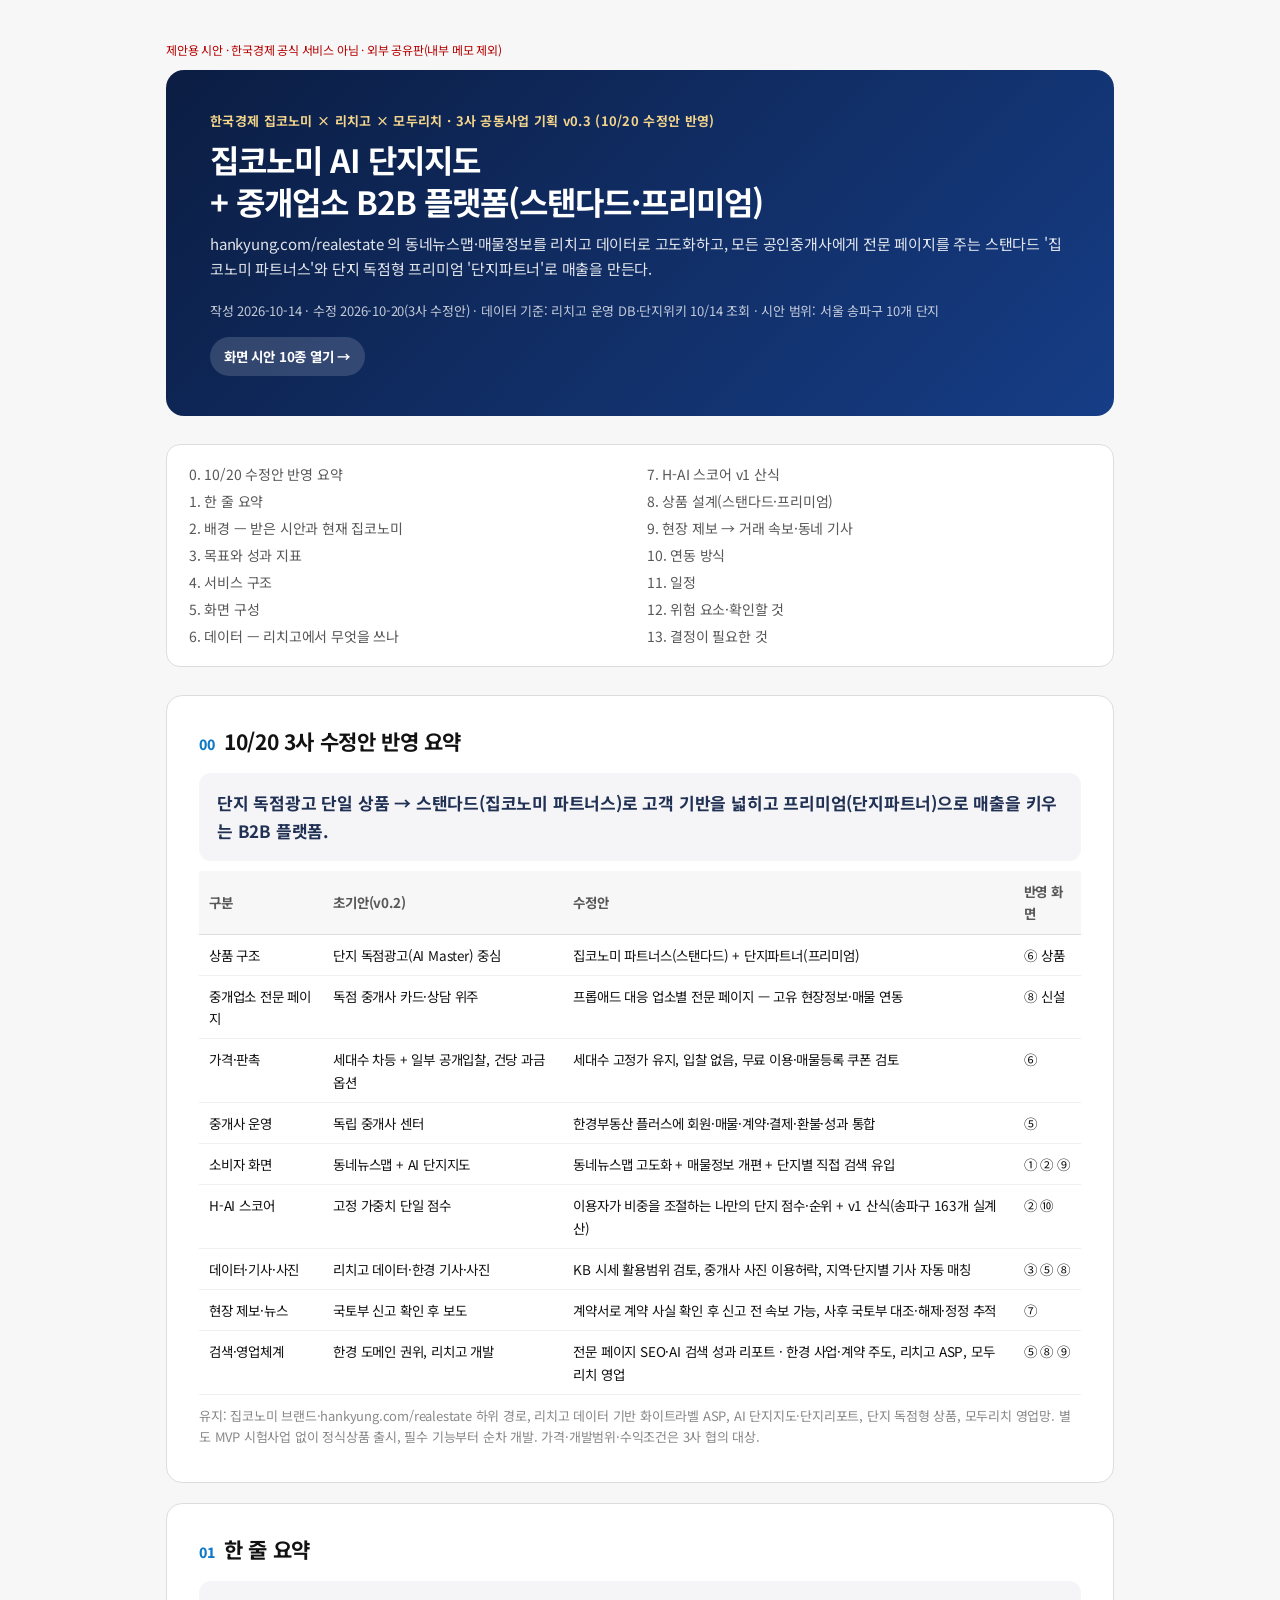
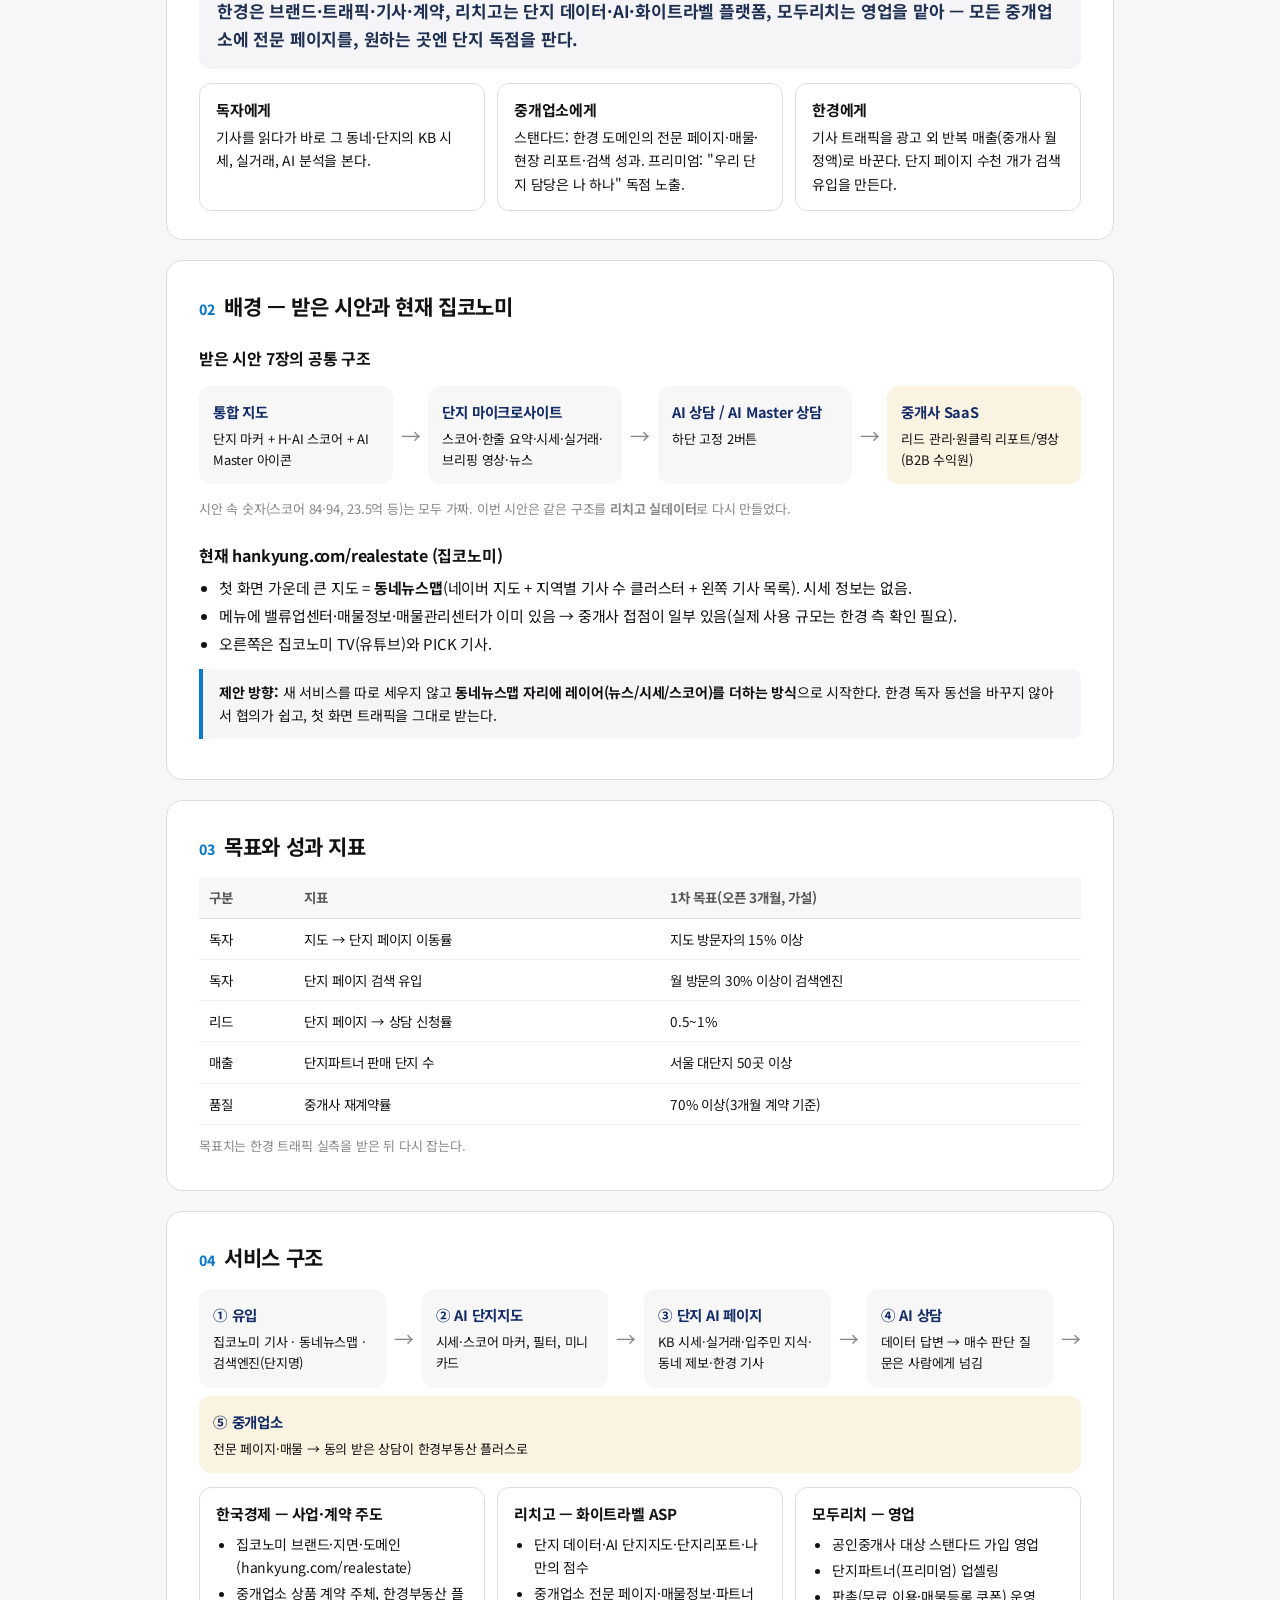
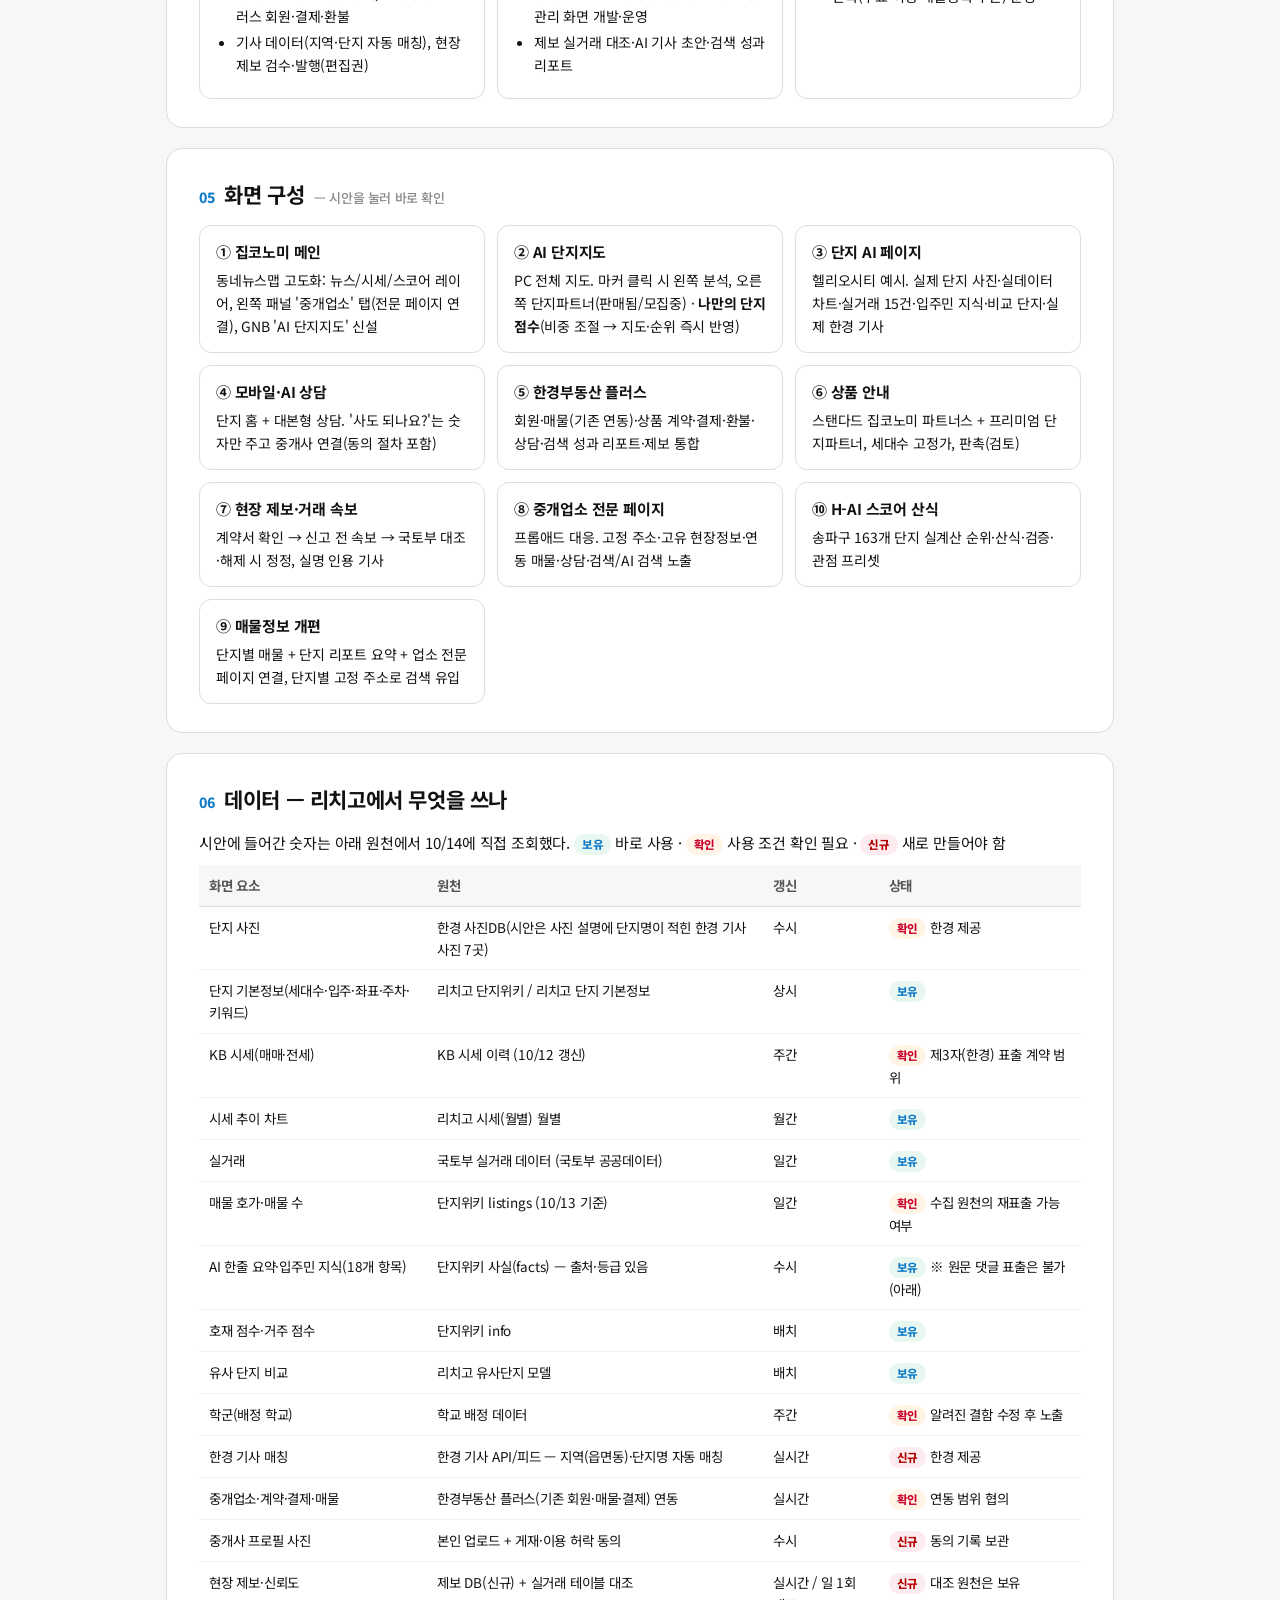
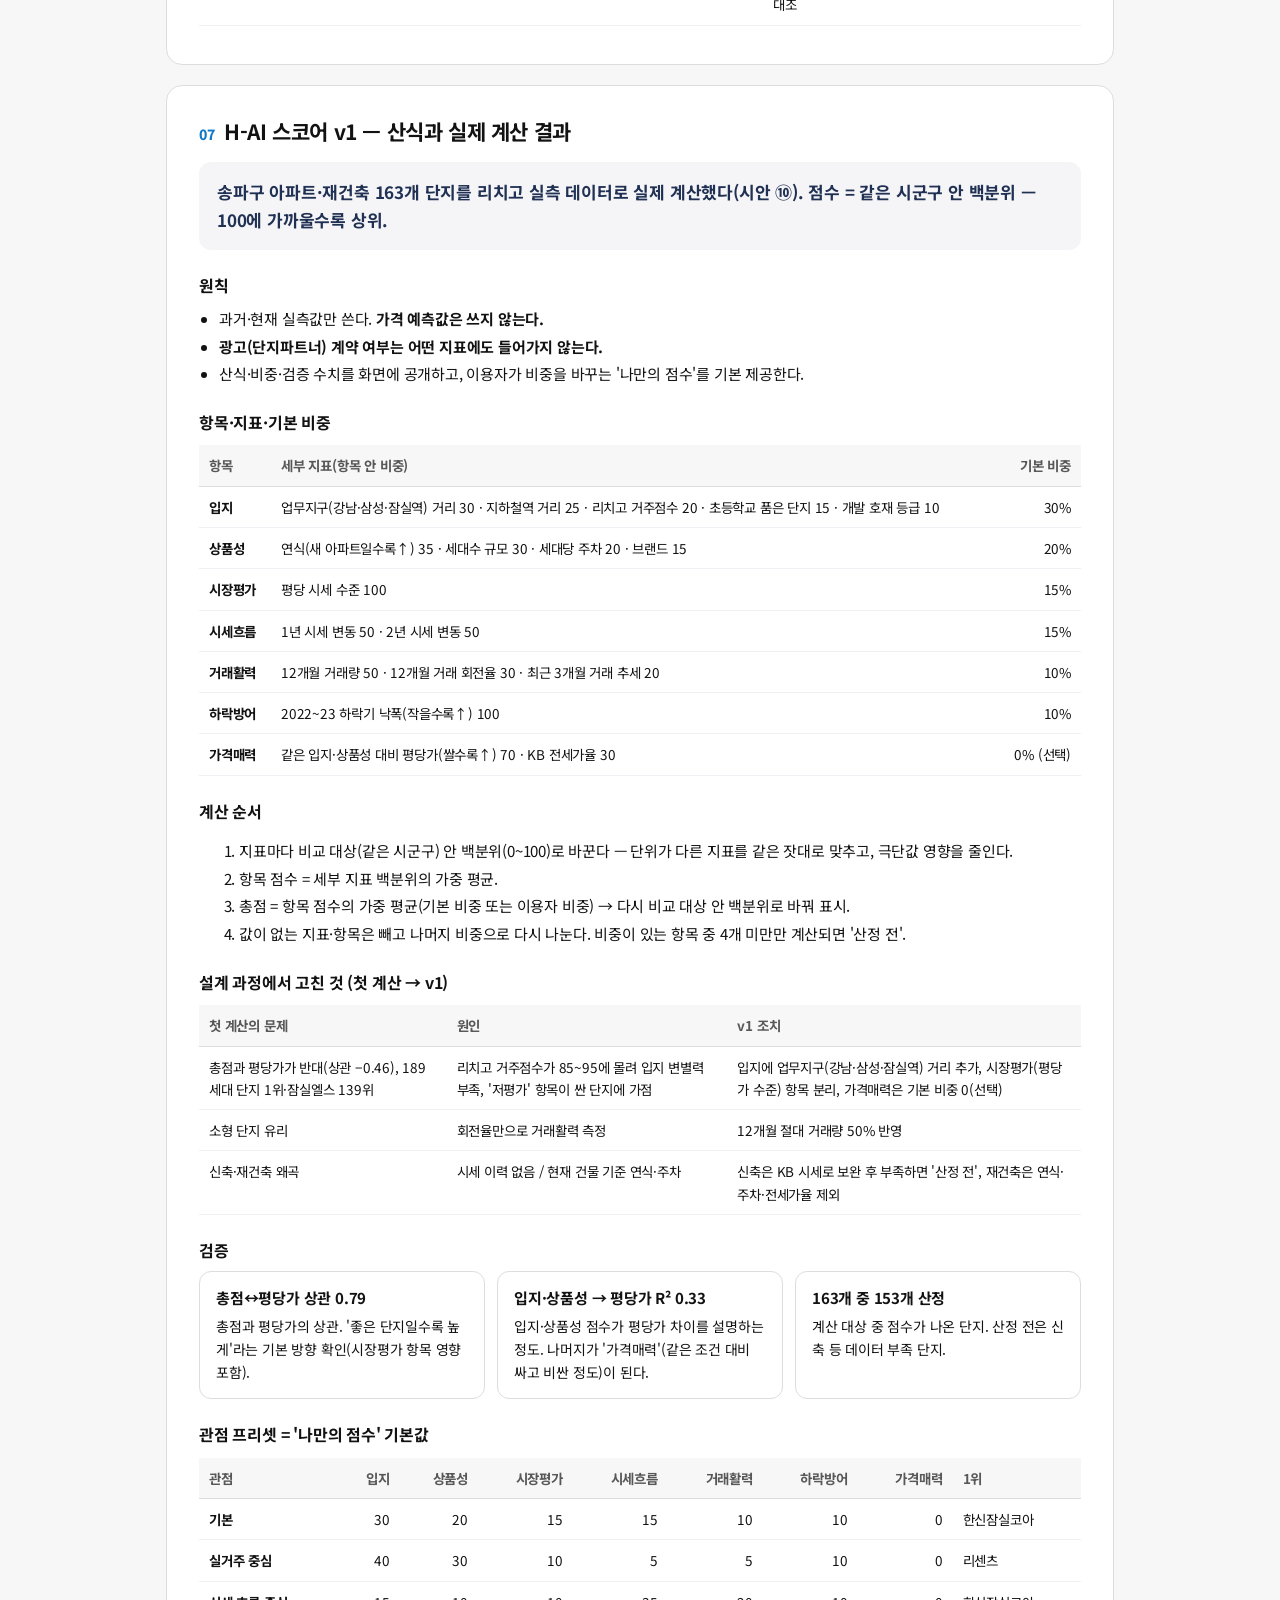
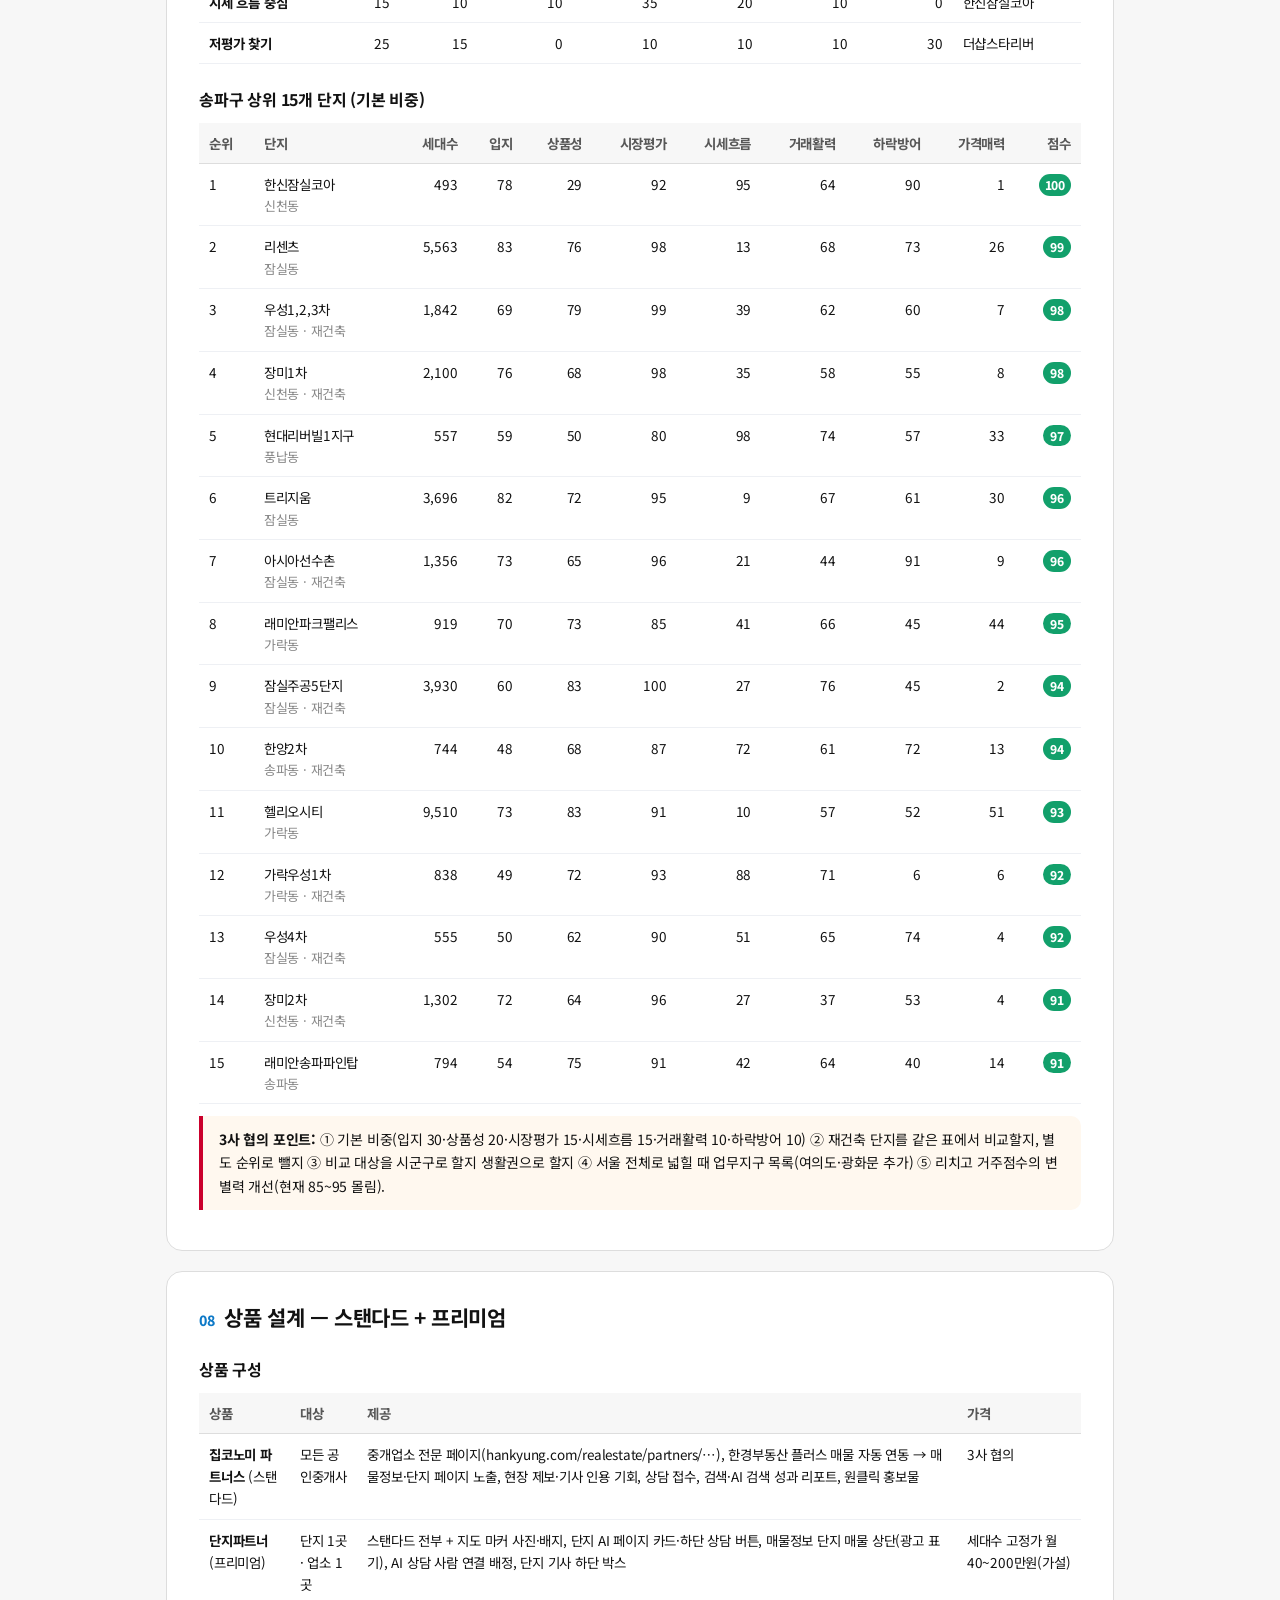
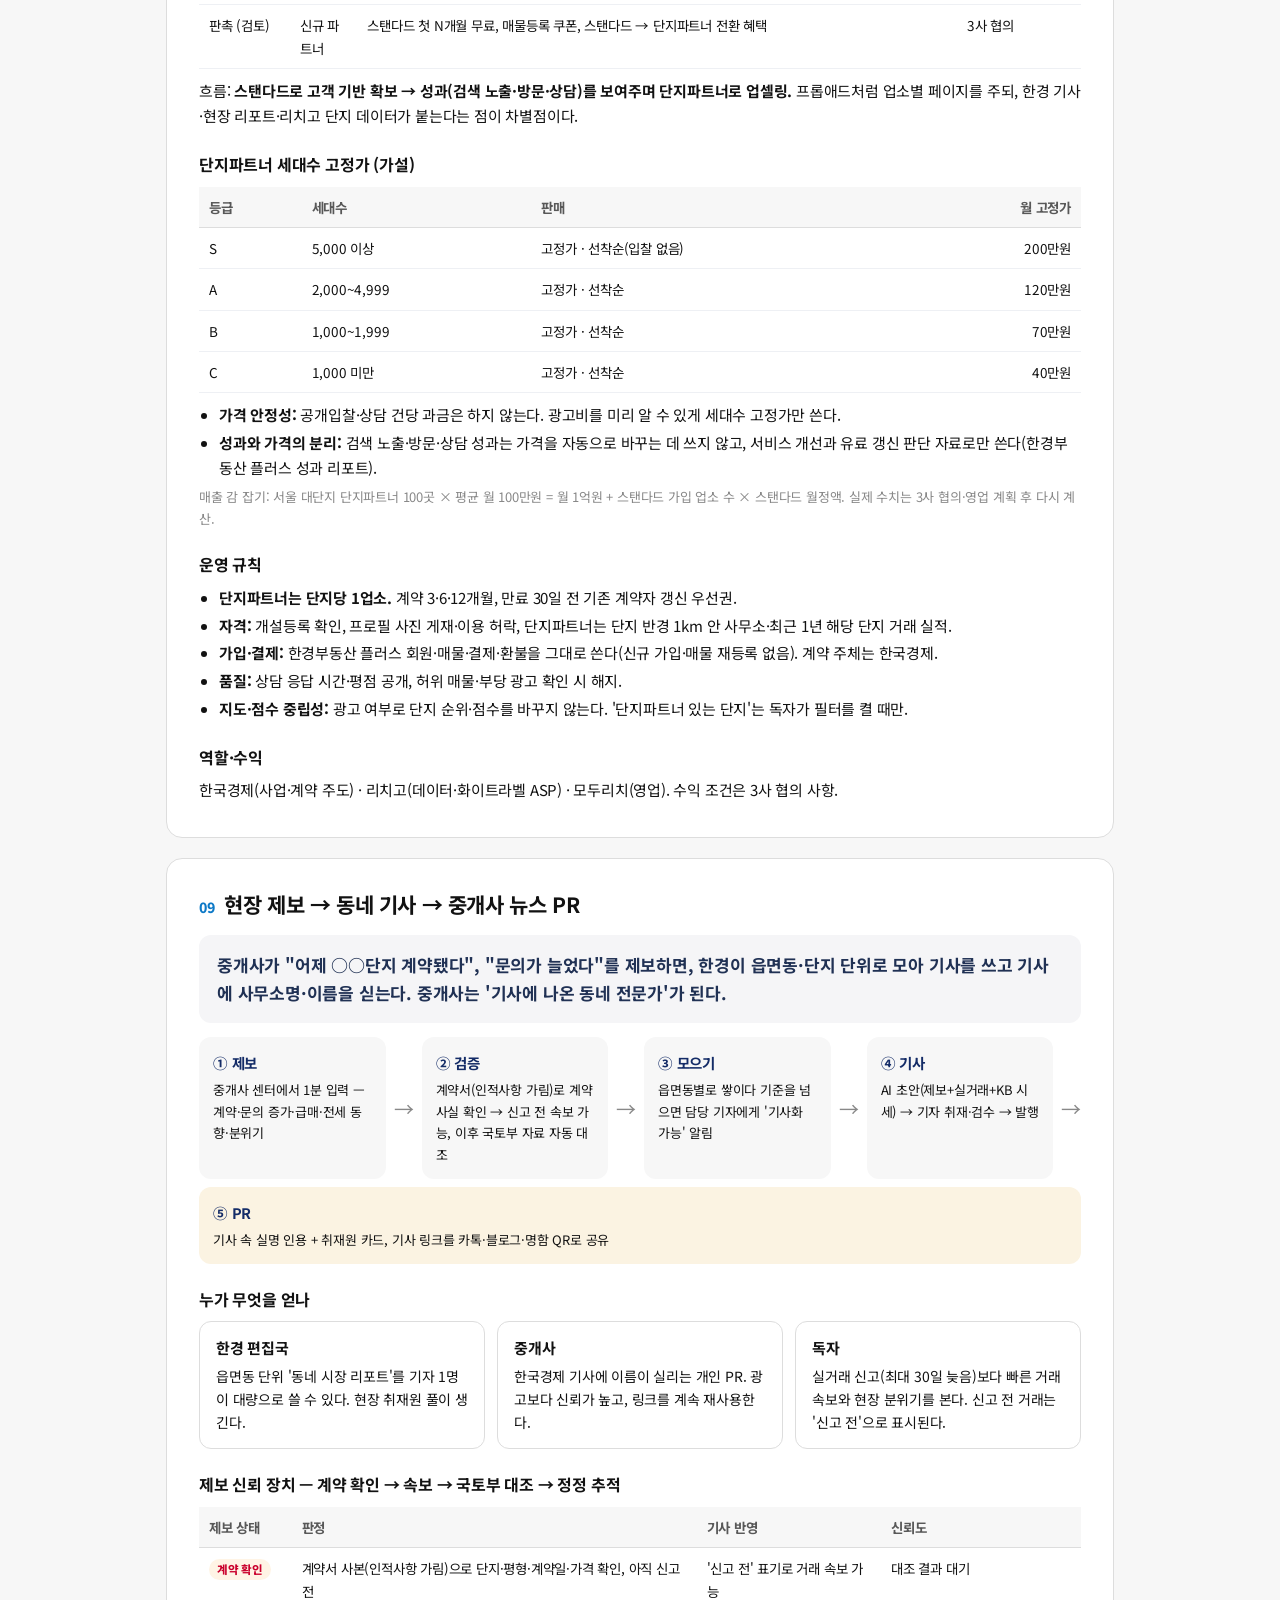
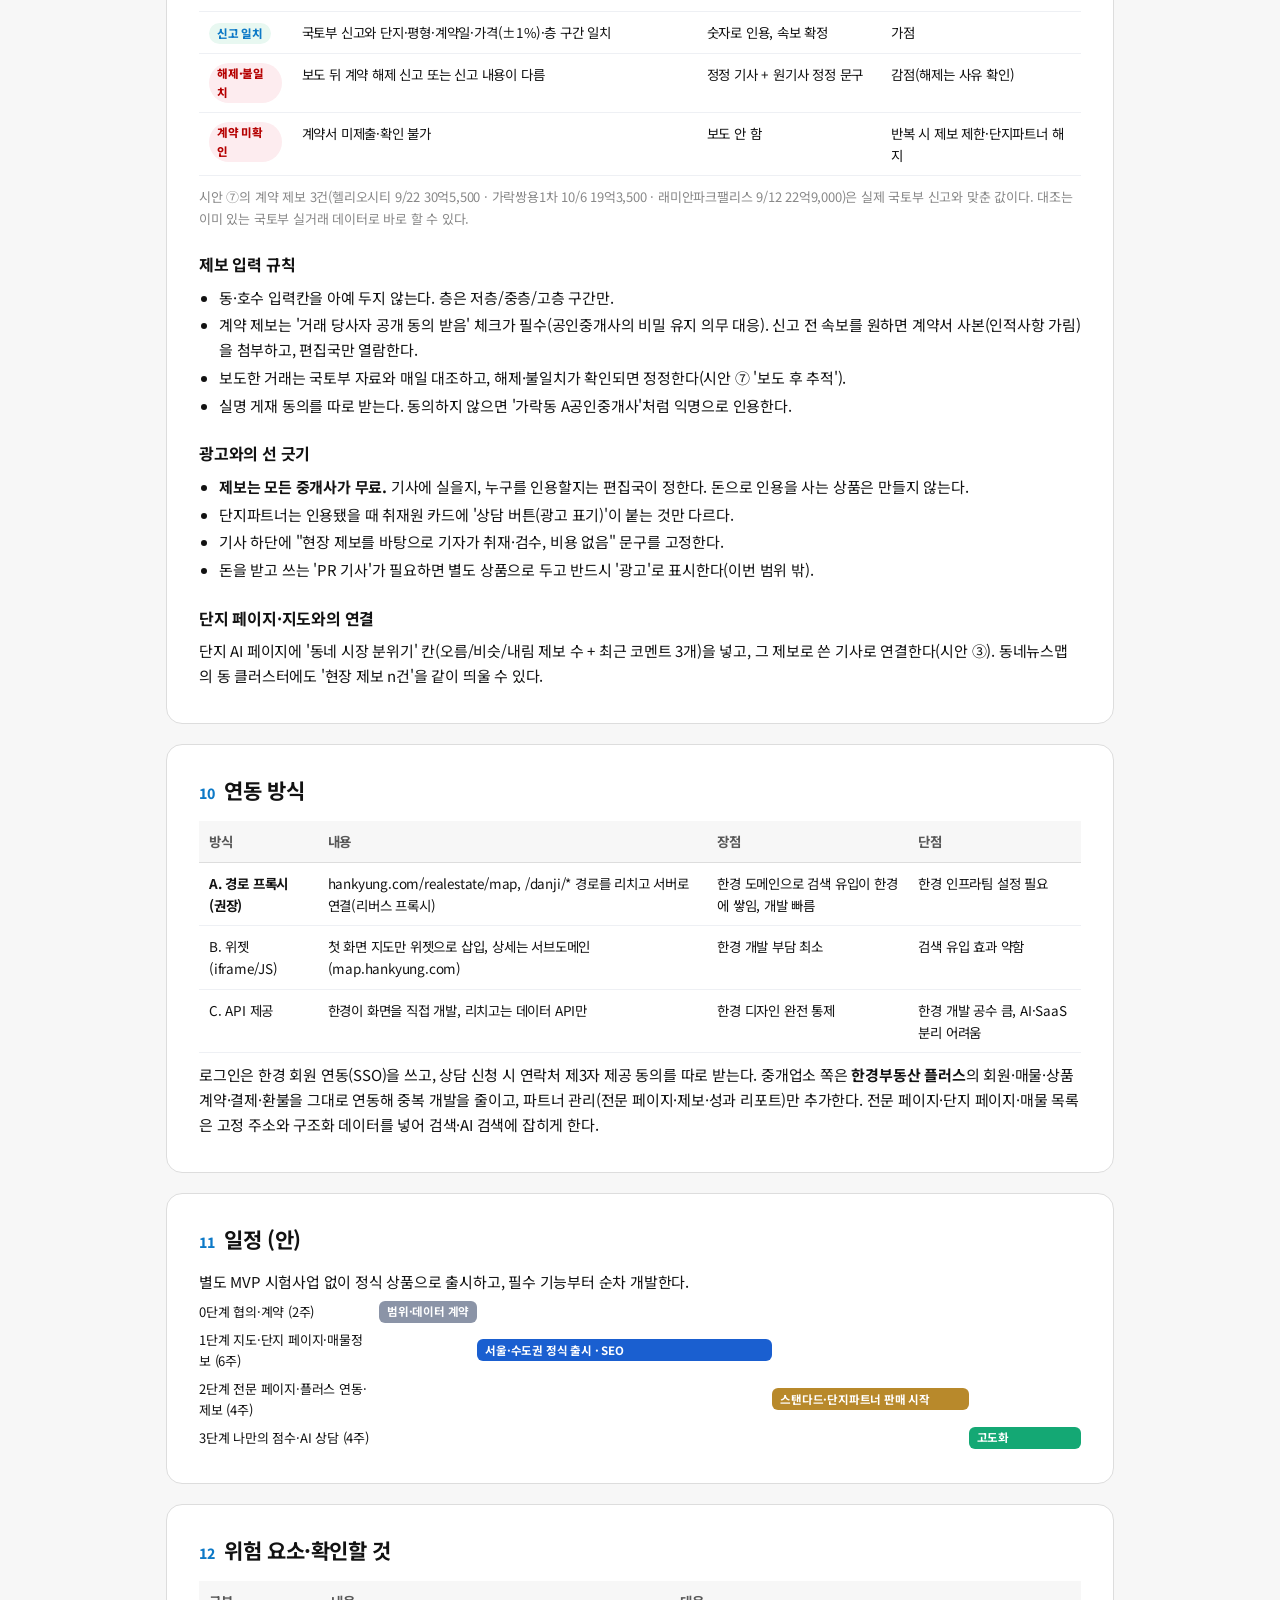
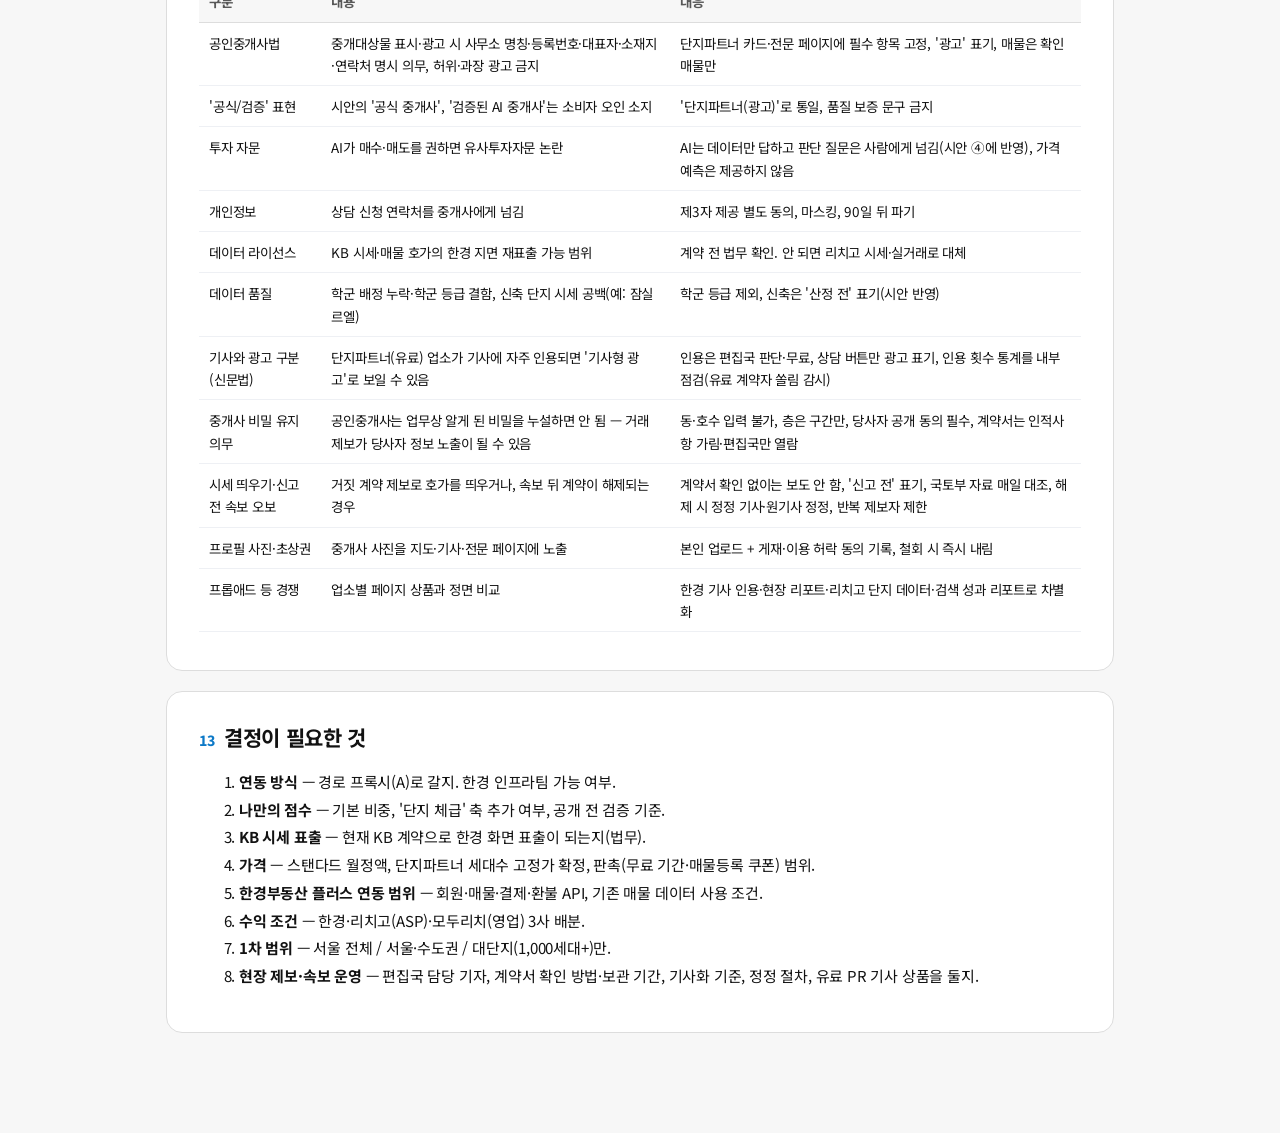
==== commit 69abef30: "데모 갱신 (원본 50031f8, 2026-10-20 18:39) Co-Authored-By: Claude Opus 5.5 <noreply@anthropic.com>" ====
--- a/plan.html
+++ b/plan.html
@@ -12,6 +12,7 @@
 <meta name="viewport" content="width=device-width, initial-scale=1">
 <title>집코노미 AI 단지지도 기획</title>
 <link rel="stylesheet" href="https://fonts.googleapis.com/css2?family=Noto+Sans+KR:wght@400;500;700;900&display=swap">
+<script src="score.js"></script>
 <script src="data.js"></script>
 <style>
 :root{--hk:#142c67;--hk2:#0d79c7;--soft:#f5f5f7;--ink:#121212;--ink2:#585858;--ink3:#888;--line:#ddd;--bg:#f7f7f7;--gold:#142c67;--red:#b50000;--ok:#0d79c7;--warn:#ca002c}
@@ -72,12 +73,12 @@
   <h1>집코노미 AI 단지지도<br>+ 중개업소 B2B 플랫폼(스탠다드·프리미엄)</h1>
   <p>hankyung.com/realestate 의 동네뉴스맵·매물정보를 리치고 데이터로 고도화하고, 모든 공인중개사에게 전문 페이지를 주는 스탠다드 '집코노미 파트너스'와 단지 독점형 프리미엄 '단지파트너'로 매출을 만든다.</p>
   <div class="meta">작성 2026-10-14 · 수정 2026-10-20(3사 수정안) · 데이터 기준: 리치고 운영 DB·단지위키 10/14 조회 · 시안 범위: 서울 송파구 10개 단지</div>
-  <a href="./">화면 시안 9종 열기 →</a>
+  <a href="./">화면 시안 10종 열기 →</a>
 </header>
 
 <nav class="toc">
   <a href="#s0">0. 10/20 수정안 반영 요약</a><a href="#s1">1. 한 줄 요약</a><a href="#s2">2. 배경 — 받은 시안과 현재 집코노미</a><a href="#s3">3. 목표와 성과 지표</a><a href="#s4">4. 서비스 구조</a>
-  <a href="#s5">5. 화면 구성</a><a href="#s6">6. 데이터 — 리치고에서 무엇을 쓰나</a><a href="#s7">7. H-AI 스코어 산식(안)</a><a href="#s8">8. 상품 설계(스탠다드·프리미엄)</a>
+  <a href="#s5">5. 화면 구성</a><a href="#s6">6. 데이터 — 리치고에서 무엇을 쓰나</a><a href="#s7">7. H-AI 스코어 v1 산식</a><a href="#s8">8. 상품 설계(스탠다드·프리미엄)</a>
   <a href="#s8b">9. 현장 제보 → 거래 속보·동네 기사</a><a href="#s9">10. 연동 방식</a><a href="#s10">11. 일정</a><a href="#s11">12. 위험 요소·확인할 것</a><a href="#s12">13. 결정이 필요한 것</a>
 </nav>
 
@@ -90,7 +91,7 @@
     <tr><td>가격·판촉</td><td>세대수 차등 + 일부 공개입찰, 건당 과금 옵션</td><td>세대수 고정가 유지, 입찰 없음, 무료 이용·매물등록 쿠폰 검토</td><td>⑥</td></tr>
     <tr><td>중개사 운영</td><td>독립 중개사 센터</td><td>한경부동산 플러스에 회원·매물·계약·결제·환불·성과 통합</td><td>⑤</td></tr>
     <tr><td>소비자 화면</td><td>동네뉴스맵 + AI 단지지도</td><td>동네뉴스맵 고도화 + 매물정보 개편 + 단지별 직접 검색 유입</td><td>① ② ⑨</td></tr>
-    <tr><td>H-AI 스코어</td><td>고정 가중치 단일 점수</td><td>이용자가 비중을 조절하는 나만의 단지 점수·순위</td><td>② (③에서 연결)</td></tr>
+    <tr><td>H-AI 스코어</td><td>고정 가중치 단일 점수</td><td>이용자가 비중을 조절하는 나만의 단지 점수·순위 + v1 산식(송파구 163개 실계산)</td><td>② ⑩</td></tr>
     <tr><td>데이터·기사·사진</td><td>리치고 데이터·한경 기사·사진</td><td>KB 시세 활용범위 검토, 중개사 사진 이용허락, 지역·단지별 기사 자동 매칭</td><td>③ ⑤ ⑧</td></tr>
     <tr><td>현장 제보·뉴스</td><td>국토부 신고 확인 후 보도</td><td>계약서로 계약 사실 확인 후 신고 전 속보 가능, 사후 국토부 대조·해제·정정 추적</td><td>⑦</td></tr>
     <tr><td>검색·영업체계</td><td>한경 도메인 권위, 리치고 개발</td><td>전문 페이지 SEO·AI 검색 성과 리포트 · 한경 사업·계약 주도, 리치고 ASP, 모두리치 영업</td><td>⑤ ⑧ ⑨</td></tr>
@@ -162,6 +163,7 @@
     <a href="./#s6"><div class="box"><b class="t">⑥ 상품 안내</b>스탠다드 집코노미 파트너스 + 프리미엄 단지파트너, 세대수 고정가, 판촉(검토)</div></a>
     <a href="./#s7"><div class="box"><b class="t">⑦ 현장 제보·거래 속보</b>계약서 확인 → 신고 전 속보 → 국토부 대조·해제 시 정정, 실명 인용 기사</div></a>
     <a href="./#s8"><div class="box"><b class="t">⑧ 중개업소 전문 페이지</b>프롭애드 대응. 고정 주소·고유 현장정보·연동 매물·상담·검색/AI 검색 노출</div></a>
+    <a href="./#s10"><div class="box"><b class="t">⑩ H-AI 스코어 산식</b>송파구 163개 단지 실계산 순위·산식·검증·관점 프리셋</div></a>
     <a href="./#s9"><div class="box"><b class="t">⑨ 매물정보 개편</b>단지별 매물 + 단지 리포트 요약 + 업소 전문 페이지 연결, 단지별 고정 주소로 검색 유입</div></a>
   </div>
 </section>
@@ -189,22 +191,35 @@
 
 </section>
 
-<section id="s7"><h2><small>07</small>H-AI 스코어 산식(안)</h2>
-  <p>시안의 'H-AI 스코어'를 리치고에 있는 지표 5개로 만들었다. 산식은 화면에 공개하고, <b>'투자 추천 점수'가 아닌 '종합 지표'</b>로 표기한다.</p>
-  <table>
-    <tr><th>축</th><th>원천</th><th>0~100 환산</th><th class="r">가중치</th></tr>
-    <tr><td>생활</td><td>단지위키 거주 점수</td><td>그대로</td><td class="r">35%</td></tr>
-    <tr><td>시세흐름</td><td>리치고 시세 2년 변동률(과거 실측)</td><td>(변동률+10)÷50×100</td><td class="r">25%</td></tr>
-    <tr><td>호재</td><td>호재 등급(5단계)</td><td>등급×20</td><td class="r">15%</td></tr>
-    <tr><td>거래활력</td><td>최근 3개월 실거래 ÷ 세대수</td><td>회전율(%)×150, 최대 100</td><td class="r">15%</td></tr>
-    <tr><td>전세안정</td><td>KB 전세가율</td><td>50%에서 멀수록 감점</td><td class="r">10%</td></tr>
-  </table>
-  <h3>나만의 단지 점수·순위 (10/20 수정안)</h3>
-  <p>고정 점수 하나를 보여주는 대신, 이용자가 5개 항목의 비중을 직접 바꿔 <b>자기 기준의 점수와 순위</b>를 본다(시안 ②). 위 비중은 기본값일 뿐이다. 예를 들어 전세안정 비중을 60으로 올리면 헬리오시티 85·파크하비오 92로 오르고 재건축 단지(잠실주공5)는 42로 내려간다.</p>
-  <ul><li>모든 항목은 과거·현재 실측값이며, <b>광고(단지파트너) 계약 여부는 어떤 항목에도 들어가지 않는다.</b></li><li>공개 전 산식·데이터 품질 검증(결측 단지 처리, 신축 '산정 전' 규칙)을 거친다.</li><li>지도 마커 색·순위가 이용자 비중대로 바뀌고, 단지 페이지에서는 '내 기준으로 바꾸기'로 연결한다.</li></ul>
-  <h3>시안 단지 계산 결과 (실데이터, 기본 비중)</h3>
+<section id="s7"><h2><small>07</small>H-AI 스코어 v1 — 산식과 실제 계산 결과</h2>
+  <p class="lead">송파구 아파트·재건축 163개 단지를 리치고 실측 데이터로 실제 계산했다(시안 ⑩). 점수 = 같은 시군구 안 백분위 — 100에 가까울수록 상위.</p>
+  <h3>원칙</h3>
+  <ul><li>과거·현재 실측값만 쓴다. <b>가격 예측값은 쓰지 않는다.</b></li><li><b>광고(단지파트너) 계약 여부는 어떤 지표에도 들어가지 않는다.</b></li><li>산식·비중·검증 수치를 화면에 공개하고, 이용자가 비중을 바꾸는 '나만의 점수'를 기본 제공한다.</li></ul>
+  <h3>항목·지표·기본 비중</h3>
+  <table id="axisTbl"></table>
+  <h3>계산 순서</h3>
+  <ol><li>지표마다 비교 대상(같은 시군구) 안 백분위(0~100)로 바꾼다 — 단위가 다른 지표를 같은 잣대로 맞추고, 극단값 영향을 줄인다.</li>
+    <li>항목 점수 = 세부 지표 백분위의 가중 평균.</li>
+    <li>총점 = 항목 점수의 가중 평균(기본 비중 또는 이용자 비중) → 다시 비교 대상 안 백분위로 바꿔 표시.</li>
+    <li>값이 없는 지표·항목은 빼고 나머지 비중으로 다시 나눈다. 비중이 있는 항목 중 4개 미만만 계산되면 '산정 전'.</li></ol>
+  <h3>설계 과정에서 고친 것 (첫 계산 → v1)</h3>
+  <table>
+    <tr><th>첫 계산의 문제</th><th>원인</th><th>v1 조치</th></tr>
+    <tr><td>총점과 평당가가 반대(상관 −0.46), 189세대 단지 1위·잠실엘스 139위</td><td>리치고 거주점수가 85~95에 몰려 입지 변별력 부족, '저평가' 항목이 싼 단지에 가점</td><td>입지에 업무지구(강남·삼성·잠실역) 거리 추가, 시장평가(평당가 수준) 항목 분리, 가격매력은 기본 비중 0(선택)</td></tr>
+    <tr><td>소형 단지 유리</td><td>회전율만으로 거래활력 측정</td><td>12개월 절대 거래량 50% 반영</td></tr>
+    <tr><td>신축·재건축 왜곡</td><td>시세 이력 없음 / 현재 건물 기준 연식·주차</td><td>신축은 KB 시세로 보완 후 부족하면 '산정 전', 재건축은 연식·주차·전세가율 제외</td></tr>
+  </table>
+  <h3>검증</h3>
+  <div class="grid3">
+    <div class="box"><b class="t" id="vCorr"></b>총점과 평당가의 상관. '좋은 단지일수록 높게'라는 기본 방향 확인(시장평가 항목 영향 포함).</div>
+    <div class="box"><b class="t" id="vR2"></b>입지·상품성 점수가 평당가 차이를 설명하는 정도. 나머지가 '가격매력'(같은 조건 대비 싸고 비싼 정도)이 된다.</div>
+    <div class="box"><b class="t" id="vN"></b>계산 대상 중 점수가 나온 단지. 산정 전은 신축 등 데이터 부족 단지.</div>
+  </div>
+  <h3>관점 프리셋 = '나만의 점수' 기본값</h3>
+  <table id="presetTbl"></table>
+  <h3>송파구 상위 15개 단지 (기본 비중)</h3>
   <table id="scoreTbl"></table>
-  <div class="callout"><b>검토 포인트:</b> 지금 산식은 2년 상승폭이 큰 중소·구축 단지(가락쌍용1차 95, 래미안파크팰리스 93)가 잠실 대장 단지(리센츠 76)보다 높게 나온다. 이용자 비중 조절로 상당 부분 해소되지만, ① 단지 체급(가격·세대수) 축을 추가할지 ② 기본값을 무엇으로 둘지는 3사가 정해야 한다. 재건축 단지는 전세가율이 구조적으로 낮아(잠실주공5 12%) 전세안정 축을 빼는 예외 규칙도 필요하다.</div>
+  <div class="callout"><b>3사 협의 포인트:</b> ① 기본 비중(입지 30·상품성 20·시장평가 15·시세흐름 15·거래활력 10·하락방어 10) ② 재건축 단지를 같은 표에서 비교할지, 별도 순위로 뺄지 ③ 비교 대상을 시군구로 할지 생활권으로 할지 ④ 서울 전체로 넓힐 때 업무지구 목록(여의도·광화문 추가) ⑤ 리치고 거주점수의 변별력 개선(현재 85~95 몰림).</div>
 </section>
 
 <section id="s8"><h2><small>08</small>상품 설계 — 스탠다드 + 프리미엄</h2>
@@ -339,15 +354,18 @@
 </div>
 <script>
 (function () {
-  const rows = HK.DANJI.filter(d => d.score != null).sort((a, b) => b.score - a.score);
-  const cls = HK.scoreClass;
-  let h = '<tr><th>단지</th><th class="r">세대수</th><th class="r">KB 매매</th><th class="r">생활</th><th class="r">시세흐름</th><th class="r">호재</th><th class="r">거래활력</th><th class="r">전세안정</th><th class="r">스코어</th></tr>';
-  rows.forEach(d => {
-    const a = d.axes;
-    h += `<tr><td>${d.name}</td><td class="r">${d.hh.toLocaleString()}</td><td class="r">${HK.won(d.kbM)}</td><td class="r">${a.live}</td><td class="r">${a.trend}</td><td class="r">${a.goodnews}</td><td class="r">${a.activity}</td><td class="r">${a.stable}</td><td class="r"><span class="sc ${cls(d.score)}">${d.score}</span></td></tr>`;
-  });
-  h += '<tr><td>잠실르엘</td><td class="r">1,865</td><td class="r">-</td><td colspan="5" class="muted">2026년 1월 입주 신축 — 시세·실거래 누적 전이라 산정 제외</td><td class="r"><span class="sc sx">–</span></td></tr>';
-  document.getElementById('scoreTbl').innerHTML = h;
+  const SC = window.HK_SCORE, AX = SC.axes, cls = HK.scoreClass;
+  document.getElementById('axisTbl').innerHTML = '<tr><th>항목</th><th>세부 지표(항목 안 비중)</th><th class="r">기본 비중</th></tr>' +
+    AX.map(a => `<tr><td><b>${a.label}</b></td><td>${a.subs.map(x => `${x.label} ${Math.round(x.w * 100)}`).join(' · ')}</td><td class="r">${a.w ? a.w + '%' : '0% (선택)'}</td></tr>`).join('');
+  document.getElementById('vCorr').textContent = '총점↔평당가 상관 ' + SC.stats.corr_total_pp;
+  document.getElementById('vR2').textContent = '입지·상품성 → 평당가 R² ' + SC.stats.r2_pp;
+  document.getElementById('vN').textContent = `${SC.stats.n}개 중 ${SC.stats.scored}개 산정`;
+  document.getElementById('presetTbl').innerHTML = '<tr><th>관점</th>' + AX.map(a => `<th class="r">${a.label}</th>`).join('') + '<th>1위</th></tr>' +
+    Object.entries(SC.presets).map(([k, w]) => { const t = HK.scoreTable(w); const top = Object.entries(t).find(([, r]) => r.rank === 1); return `<tr><td><b>${k}</b></td>${AX.map(a => `<td class="r">${w[a.key]}</td>`).join('')}<td>${HK.scoreOf(top[0]).name}</td></tr>`; }).join('');
+  const t = HK.scoreTable(HK.DEFAULT_W);
+  const rows = SC.danji.filter(o => t[o.id]).sort((a, b) => t[a.id].rank - t[b.id].rank).slice(0, 15);
+  document.getElementById('scoreTbl').innerHTML = '<tr><th>순위</th><th>단지</th><th class="r">세대수</th>' + AX.map(a => `<th class="r">${a.label}</th>`).join('') + '<th class="r">점수</th></tr>' +
+    rows.map(o => `<tr><td>${t[o.id].rank}</td><td>${o.name}<div class="muted">${o.emd}${o.bt === '재건축' ? ' · 재건축' : ''}</div></td><td class="r">${o.hh.toLocaleString()}</td>${AX.map(a => `<td class="r">${o.axes[a.key] == null ? '–' : Math.round(o.axes[a.key])}</td>`).join('')}<td class="r"><span class="sc ${cls(t[o.id].score)}">${t[o.id].score}</span></td></tr>`).join('');
 })();
 </script>
 </body>
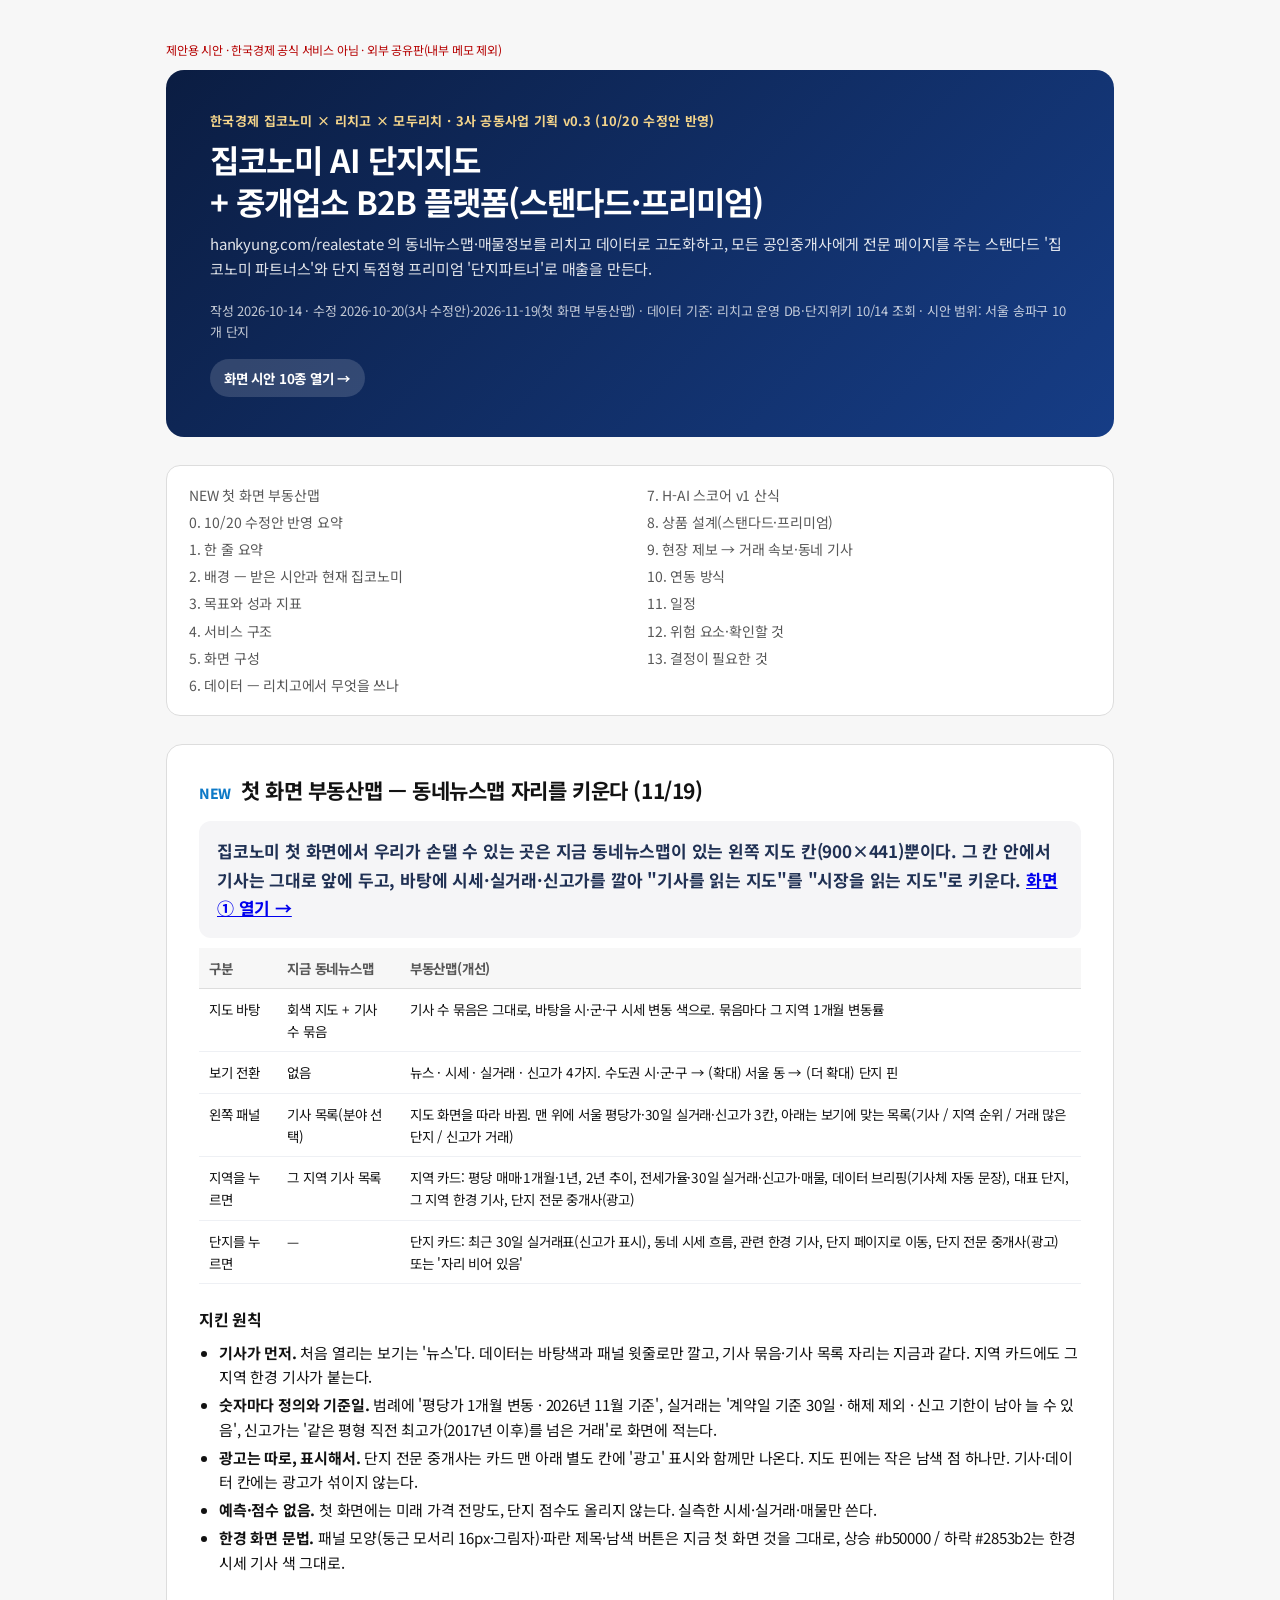
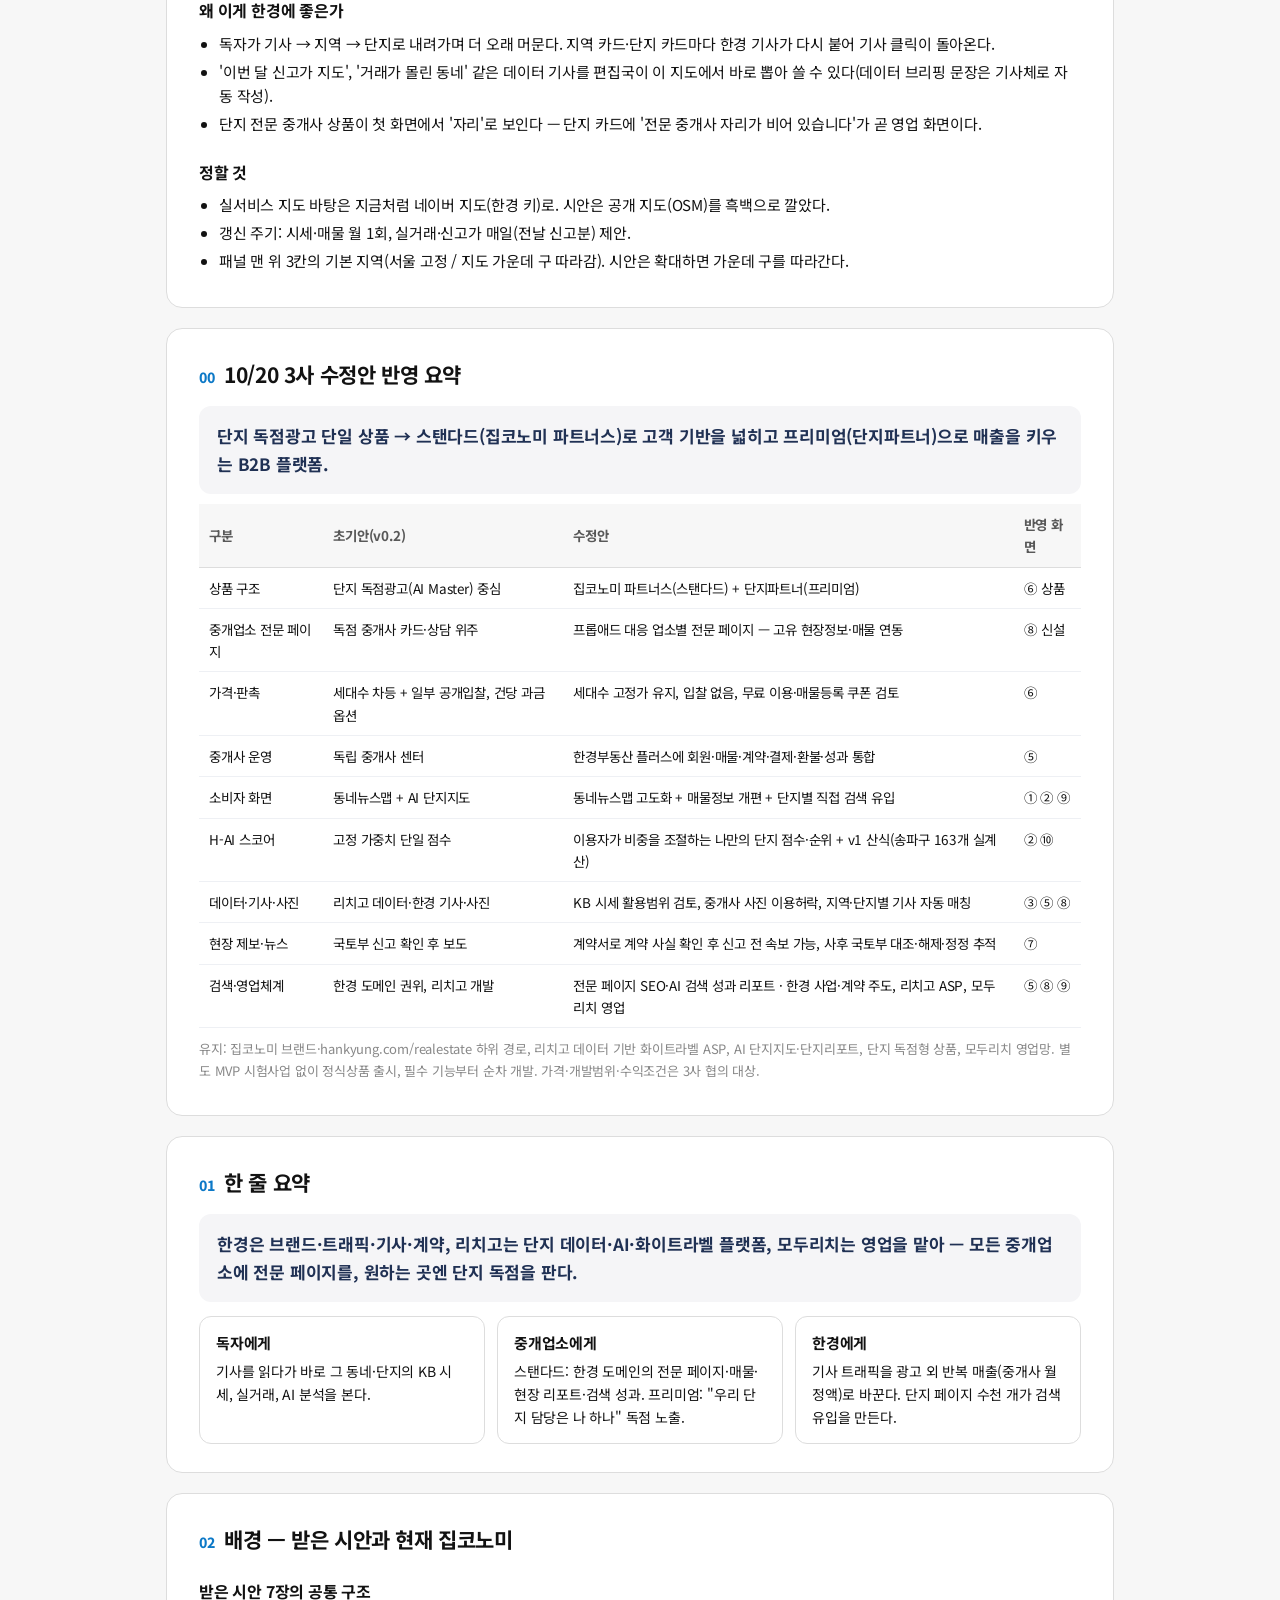
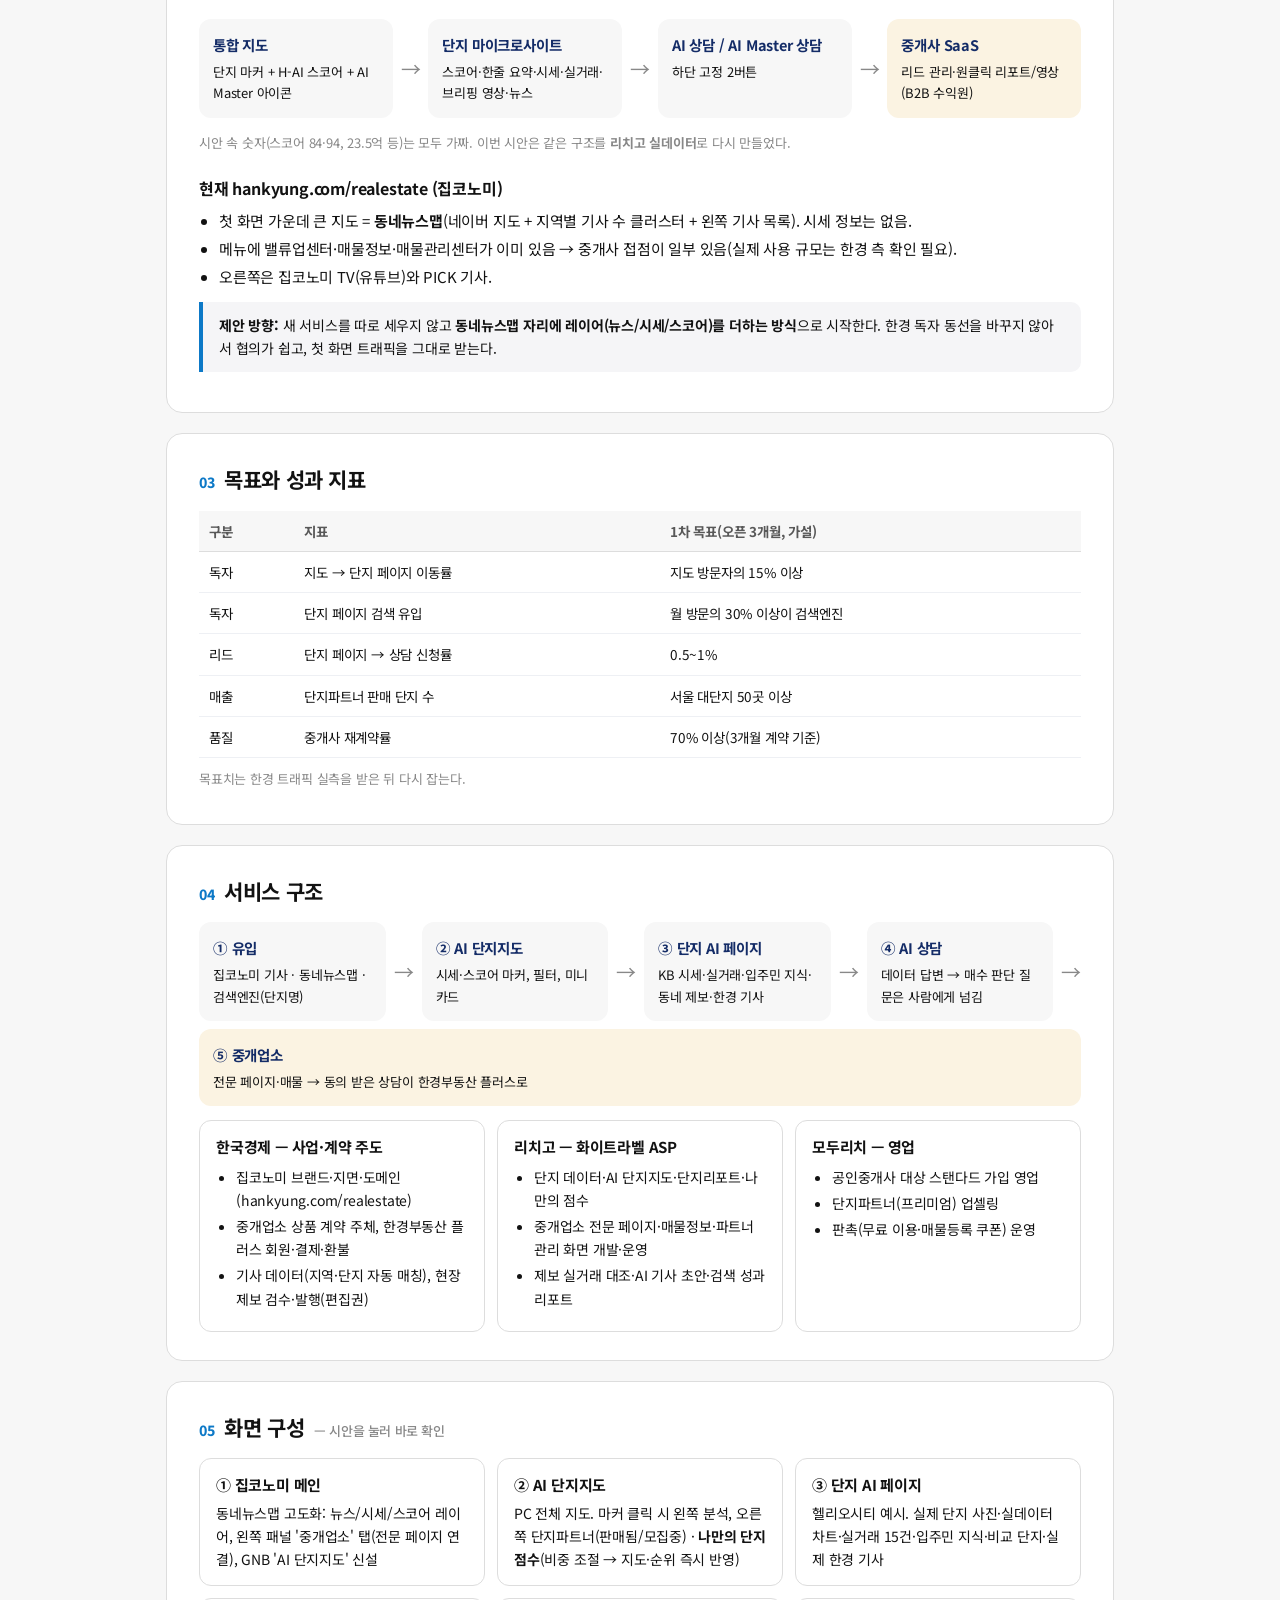
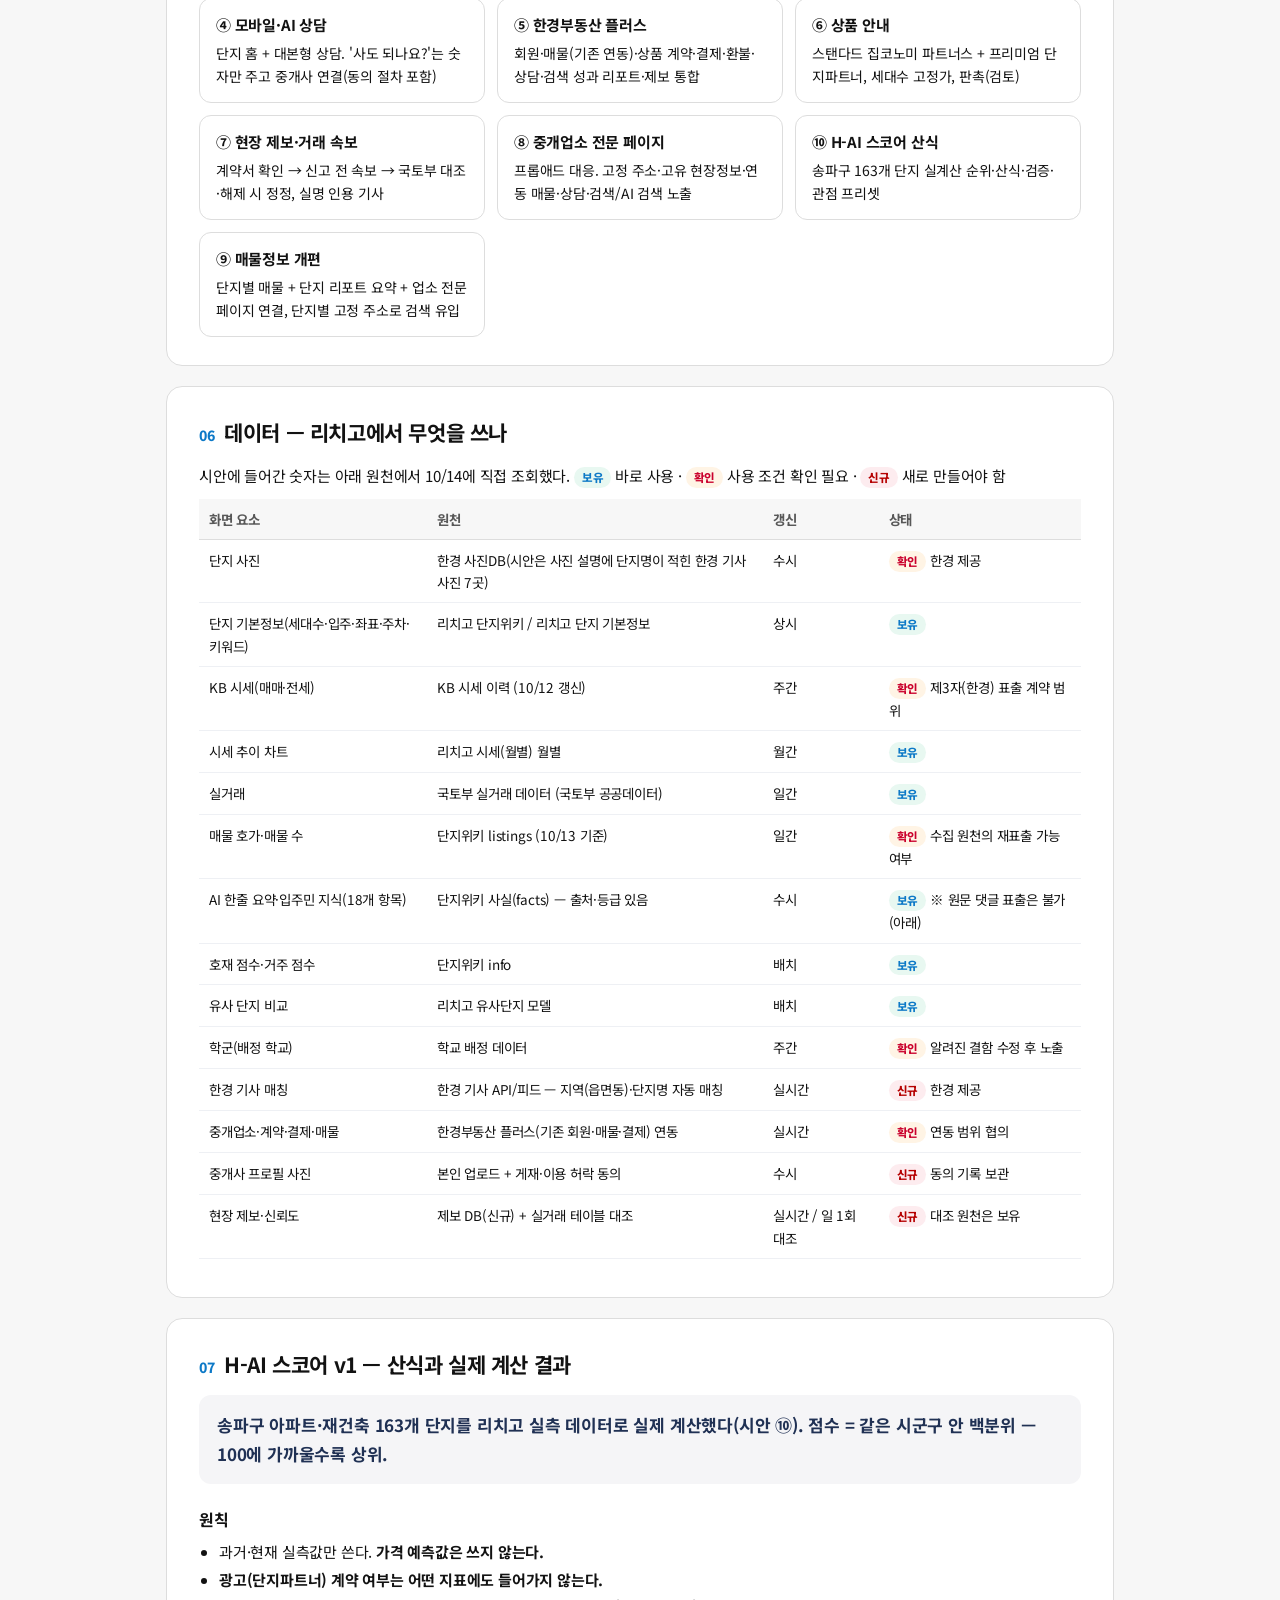
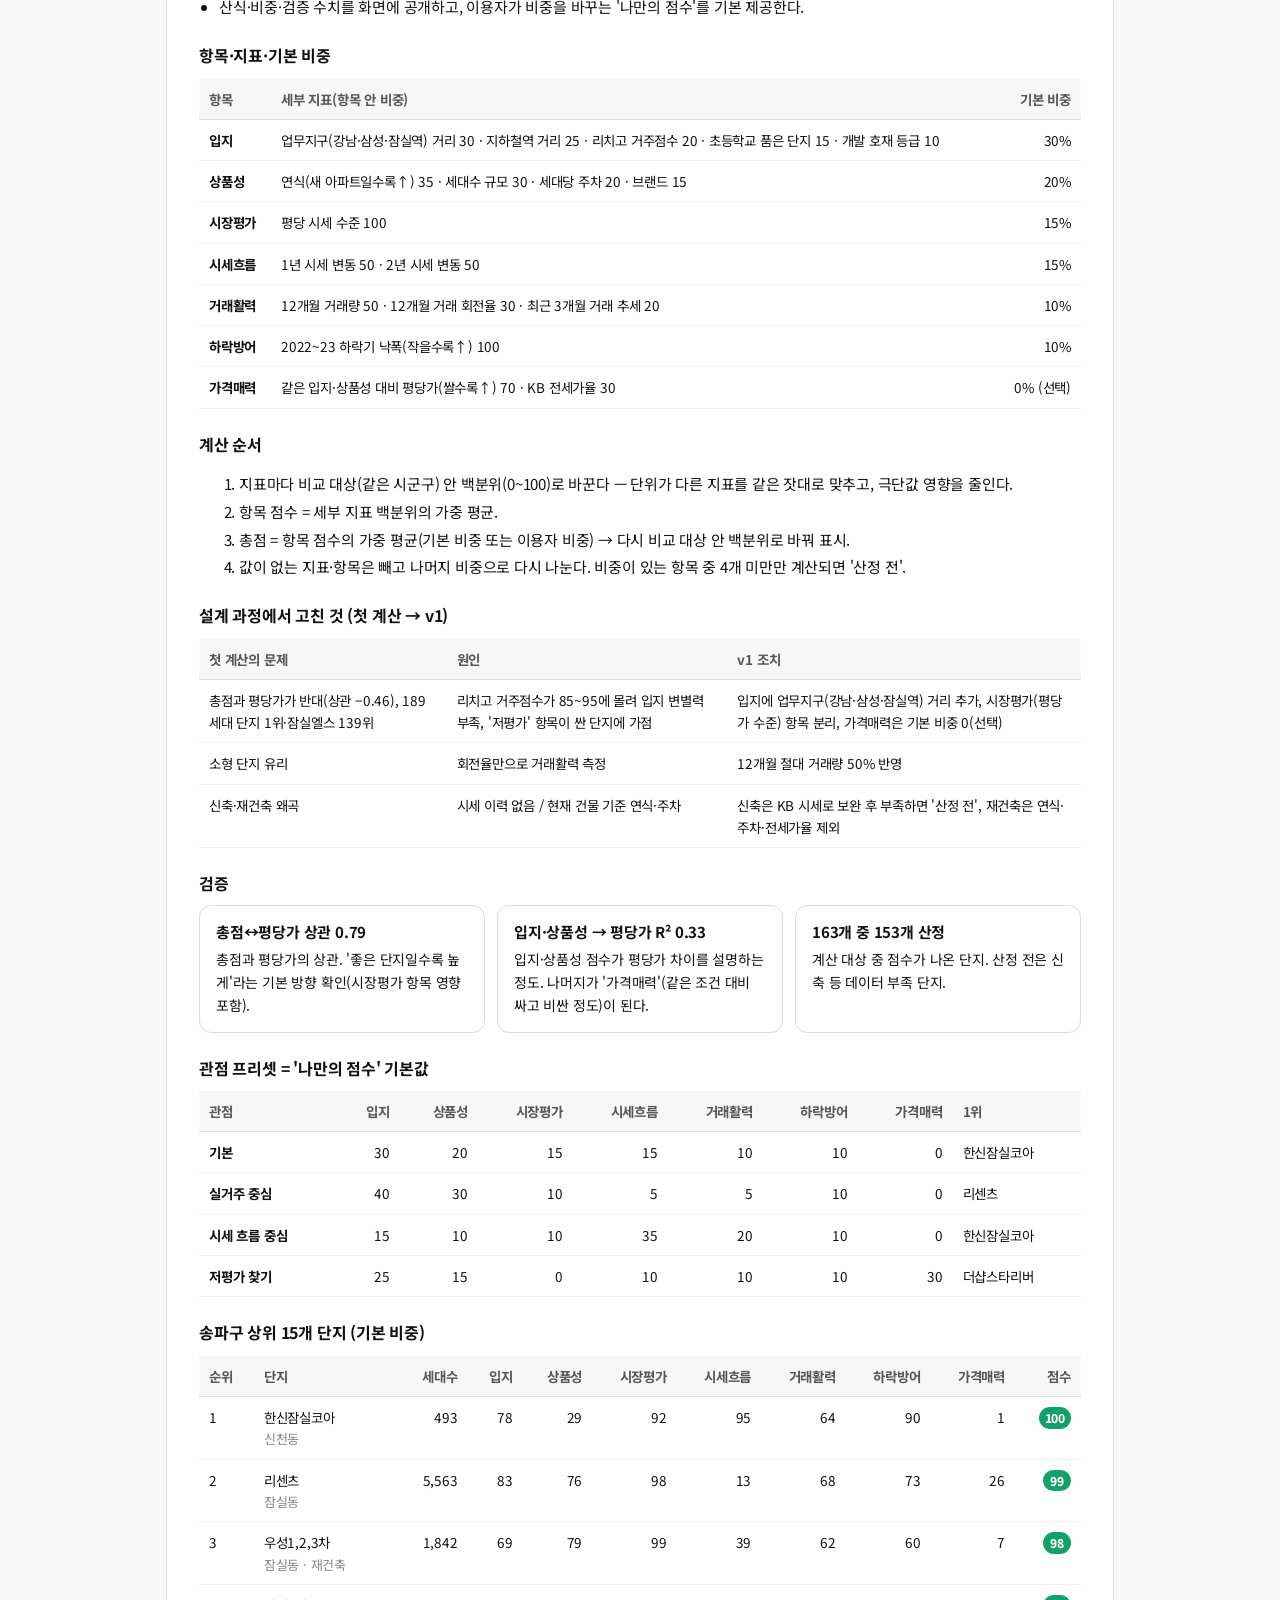
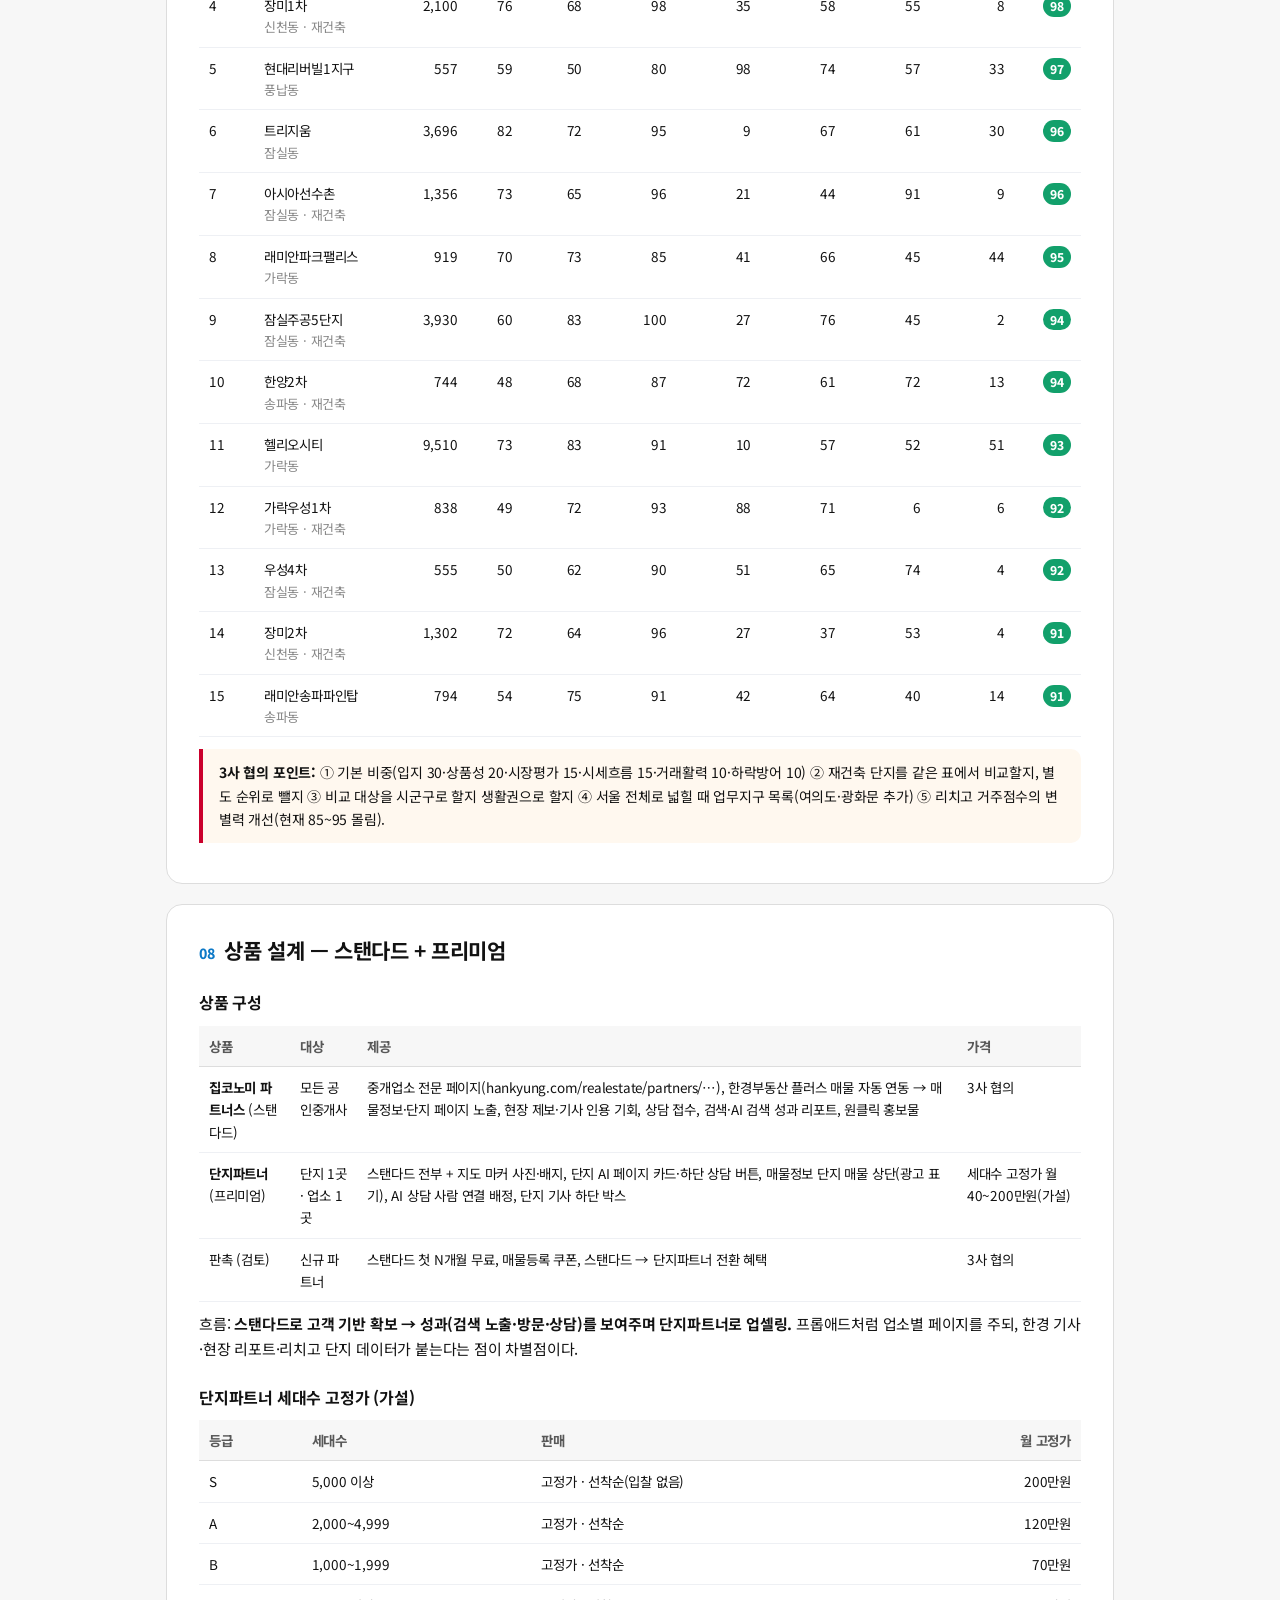
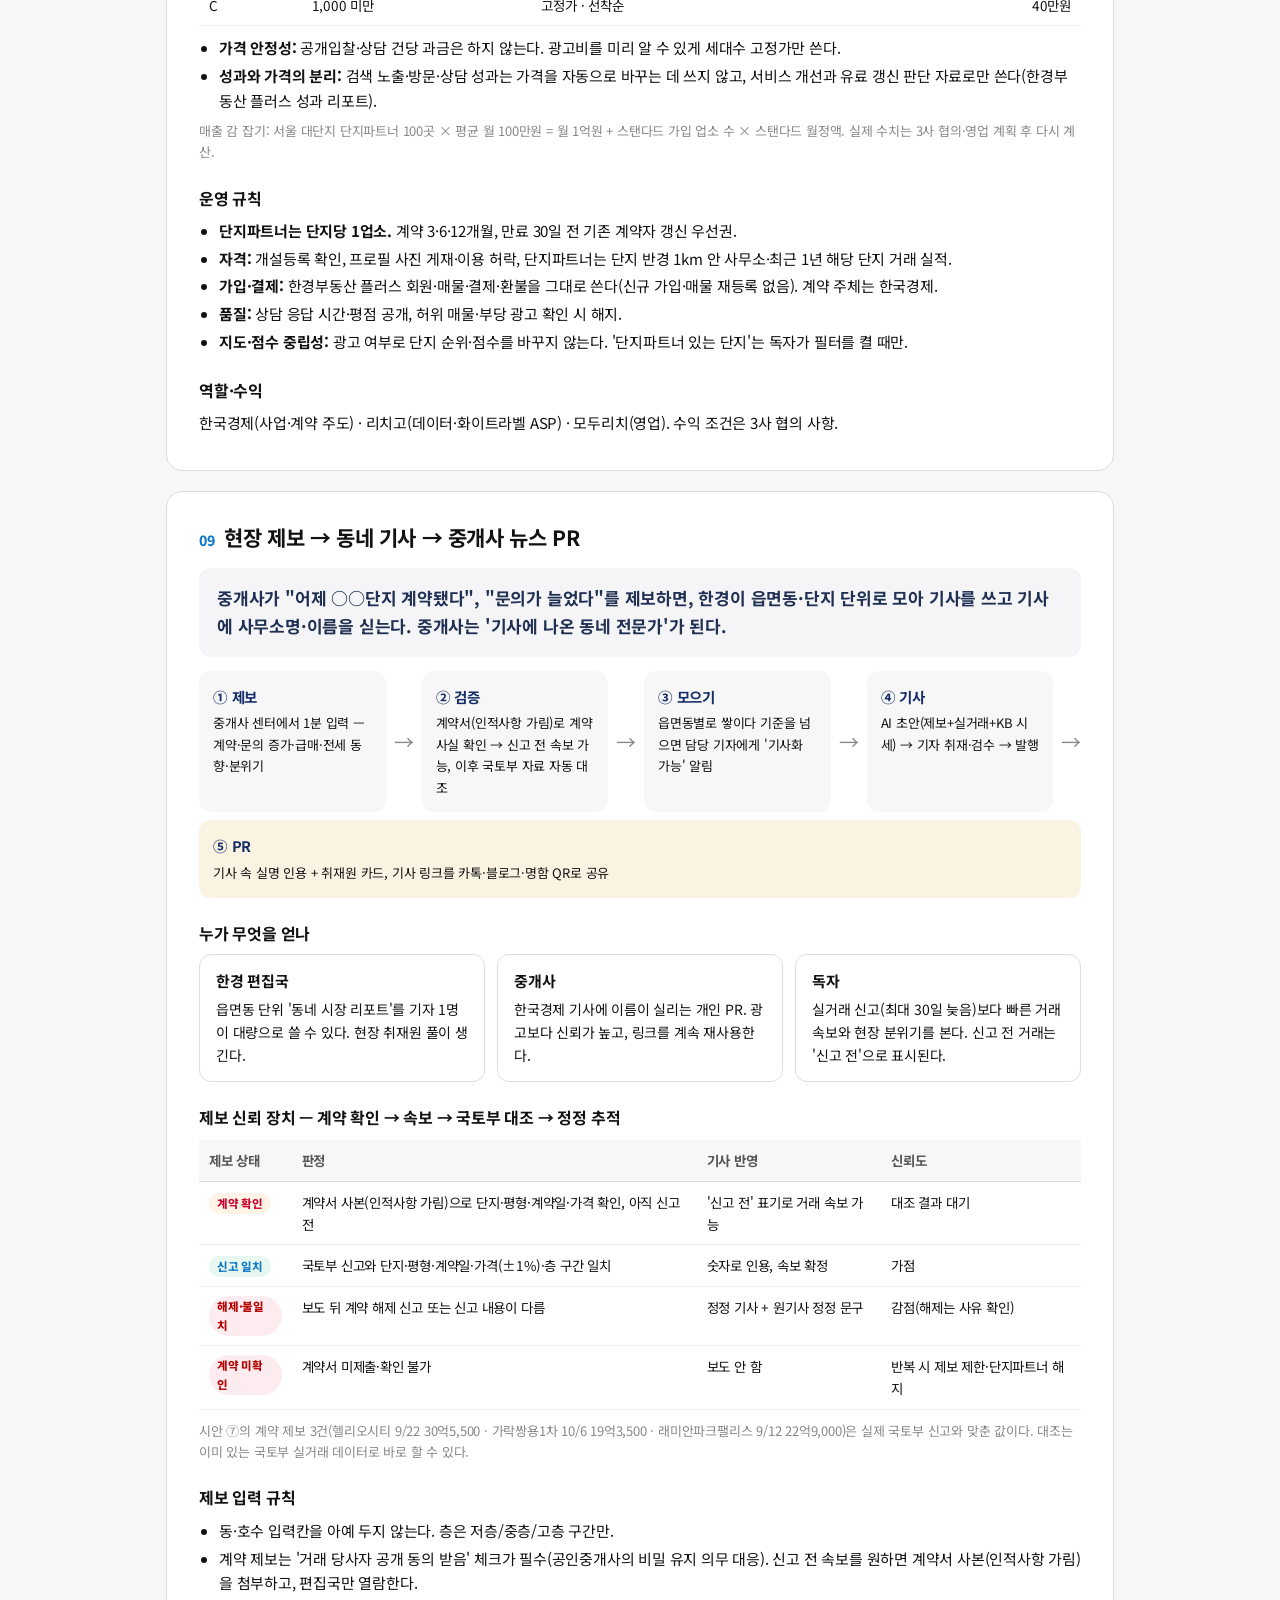
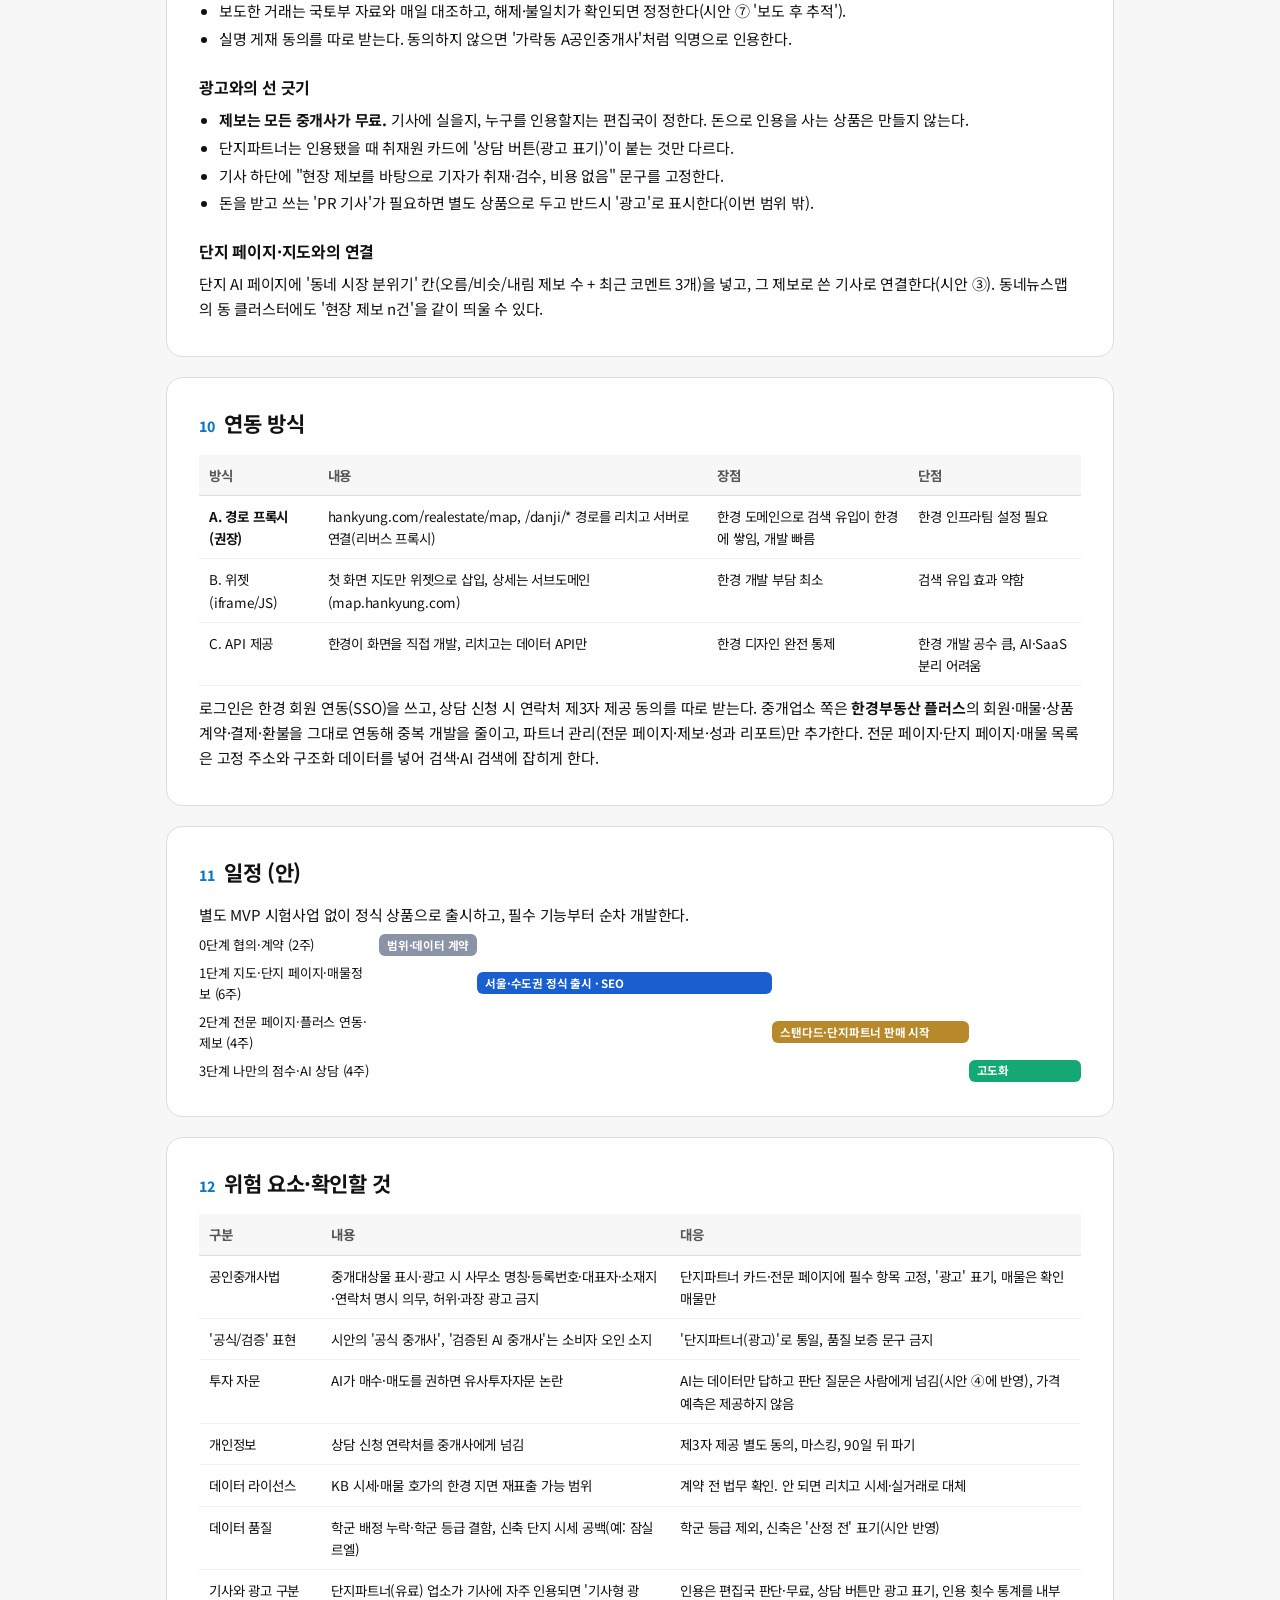
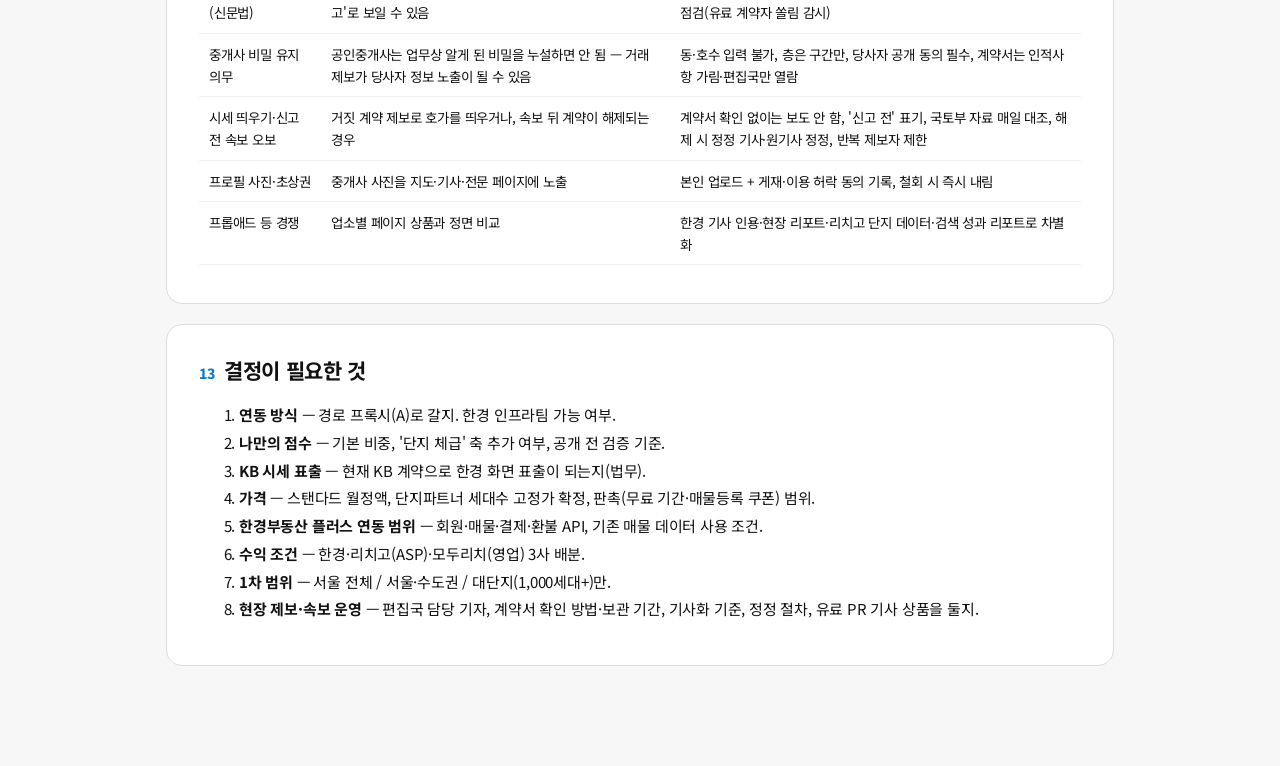
==== commit 79f4b94c: "데모 갱신 (원본 bcbdbb9, 2026-11-20 16:10) Co-Authored-By: Claude Opus 5.5 <noreply@anthropic.com>" ====
--- a/plan.html
+++ b/plan.html
@@ -72,15 +72,48 @@
   <div class="k">한국경제 집코노미 × 리치고 × 모두리치 · 3사 공동사업 기획 v0.3 (10/20 수정안 반영)</div>
   <h1>집코노미 AI 단지지도<br>+ 중개업소 B2B 플랫폼(스탠다드·프리미엄)</h1>
   <p>hankyung.com/realestate 의 동네뉴스맵·매물정보를 리치고 데이터로 고도화하고, 모든 공인중개사에게 전문 페이지를 주는 스탠다드 '집코노미 파트너스'와 단지 독점형 프리미엄 '단지파트너'로 매출을 만든다.</p>
-  <div class="meta">작성 2026-10-14 · 수정 2026-10-20(3사 수정안) · 데이터 기준: 리치고 운영 DB·단지위키 10/14 조회 · 시안 범위: 서울 송파구 10개 단지</div>
+  <div class="meta">작성 2026-10-14 · 수정 2026-10-20(3사 수정안)·2026-11-19(첫 화면 부동산맵) · 데이터 기준: 리치고 운영 DB·단지위키 10/14 조회 · 시안 범위: 서울 송파구 10개 단지</div>
   <a href="./">화면 시안 10종 열기 →</a>
 </header>
 
 <nav class="toc">
-  <a href="#s0">0. 10/20 수정안 반영 요약</a><a href="#s1">1. 한 줄 요약</a><a href="#s2">2. 배경 — 받은 시안과 현재 집코노미</a><a href="#s3">3. 목표와 성과 지표</a><a href="#s4">4. 서비스 구조</a>
+  <a href="#sm">NEW 첫 화면 부동산맵</a><a href="#s0">0. 10/20 수정안 반영 요약</a><a href="#s1">1. 한 줄 요약</a><a href="#s2">2. 배경 — 받은 시안과 현재 집코노미</a><a href="#s3">3. 목표와 성과 지표</a><a href="#s4">4. 서비스 구조</a>
   <a href="#s5">5. 화면 구성</a><a href="#s6">6. 데이터 — 리치고에서 무엇을 쓰나</a><a href="#s7">7. H-AI 스코어 v1 산식</a><a href="#s8">8. 상품 설계(스탠다드·프리미엄)</a>
   <a href="#s8b">9. 현장 제보 → 거래 속보·동네 기사</a><a href="#s9">10. 연동 방식</a><a href="#s10">11. 일정</a><a href="#s11">12. 위험 요소·확인할 것</a><a href="#s12">13. 결정이 필요한 것</a>
 </nav>
+
+<section id="sm"><h2><small>NEW</small>첫 화면 부동산맵 — 동네뉴스맵 자리를 키운다 (11/19)</h2>
+  <p class="lead">집코노미 첫 화면에서 우리가 손댈 수 있는 곳은 지금 동네뉴스맵이 있는 왼쪽 지도 칸(900×441)뿐이다. 그 칸 안에서 기사는 그대로 앞에 두고, 바탕에 시세·실거래·신고가를 깔아 "기사를 읽는 지도"를 "시장을 읽는 지도"로 키운다. <a href="./#s1">화면 ① 열기 →</a></p>
+  <table>
+    <tr><th>구분</th><th>지금 동네뉴스맵</th><th>부동산맵(개선)</th></tr>
+    <tr><td>지도 바탕</td><td>회색 지도 + 기사 수 묶음</td><td>기사 수 묶음은 그대로, 바탕을 시·군·구 시세 변동 색으로. 묶음마다 그 지역 1개월 변동률</td></tr>
+    <tr><td>보기 전환</td><td>없음</td><td>뉴스 · 시세 · 실거래 · 신고가 4가지. 수도권 시·군·구 → (확대) 서울 동 → (더 확대) 단지 핀</td></tr>
+    <tr><td>왼쪽 패널</td><td>기사 목록(분야 선택)</td><td>지도 화면을 따라 바뀜. 맨 위에 서울 평당가·30일 실거래·신고가 3칸, 아래는 보기에 맞는 목록(기사 / 지역 순위 / 거래 많은 단지 / 신고가 거래)</td></tr>
+    <tr><td>지역을 누르면</td><td>그 지역 기사 목록</td><td>지역 카드: 평당 매매·1개월·1년, 2년 추이, 전세가율·30일 실거래·신고가·매물, 데이터 브리핑(기사체 자동 문장), 대표 단지, 그 지역 한경 기사, 단지 전문 중개사(광고)</td></tr>
+    <tr><td>단지를 누르면</td><td>—</td><td>단지 카드: 최근 30일 실거래표(신고가 표시), 동네 시세 흐름, 관련 한경 기사, 단지 페이지로 이동, 단지 전문 중개사(광고) 또는 '자리 비어 있음'</td></tr>
+  </table>
+  <h3>지킨 원칙</h3>
+  <ul>
+    <li><b>기사가 먼저.</b> 처음 열리는 보기는 '뉴스'다. 데이터는 바탕색과 패널 윗줄로만 깔고, 기사 묶음·기사 목록 자리는 지금과 같다. 지역 카드에도 그 지역 한경 기사가 붙는다.</li>
+    <li><b>숫자마다 정의와 기준일.</b> 범례에 '평당가 1개월 변동 · 2026년 11월 기준', 실거래는 '계약일 기준 30일 · 해제 제외 · 신고 기한이 남아 늘 수 있음', 신고가는 '같은 평형 직전 최고가(2017년 이후)를 넘은 거래'로 화면에 적는다.</li>
+    <li><b>광고는 따로, 표시해서.</b> 단지 전문 중개사는 카드 맨 아래 별도 칸에 '광고' 표시와 함께만 나온다. 지도 핀에는 작은 남색 점 하나만. 기사·데이터 칸에는 광고가 섞이지 않는다.</li>
+    <li><b>예측·점수 없음.</b> 첫 화면에는 미래 가격 전망도, 단지 점수도 올리지 않는다. 실측한 시세·실거래·매물만 쓴다.</li>
+    <li><b>한경 화면 문법.</b> 패널 모양(둥근 모서리 16px·그림자)·파란 제목·남색 버튼은 지금 첫 화면 것을 그대로, 상승 #b50000 / 하락 #2853b2는 한경 시세 기사 색 그대로.</li>
+  </ul>
+  <h3>왜 이게 한경에 좋은가</h3>
+  <ul>
+    <li>독자가 기사 → 지역 → 단지로 내려가며 더 오래 머문다. 지역 카드·단지 카드마다 한경 기사가 다시 붙어 기사 클릭이 돌아온다.</li>
+    <li>'이번 달 신고가 지도', '거래가 몰린 동네' 같은 데이터 기사를 편집국이 이 지도에서 바로 뽑아 쓸 수 있다(데이터 브리핑 문장은 기사체로 자동 작성).</li>
+    <li>단지 전문 중개사 상품이 첫 화면에서 '자리'로 보인다 — 단지 카드에 '전문 중개사 자리가 비어 있습니다'가 곧 영업 화면이다.</li>
+  </ul>
+  <h3>정할 것</h3>
+  <ul>
+    <li>실서비스 지도 바탕은 지금처럼 네이버 지도(한경 키)로. 시안은 공개 지도(OSM)를 흑백으로 깔았다.</li>
+    <li>갱신 주기: 시세·매물 월 1회, 실거래·신고가 매일(전날 신고분) 제안.</li>
+    <li>패널 맨 위 3칸의 기본 지역(서울 고정 / 지도 가운데 구 따라감). 시안은 확대하면 가운데 구를 따라간다.</li>
+  </ul>
+  
+</section>
 
 <section id="s0"><h2><small>00</small>10/20 3사 수정안 반영 요약</h2>
   <p class="lead">단지 독점광고 단일 상품 → 스탠다드(집코노미 파트너스)로 고객 기반을 넓히고 프리미엄(단지파트너)으로 매출을 키우는 B2B 플랫폼.</p>
